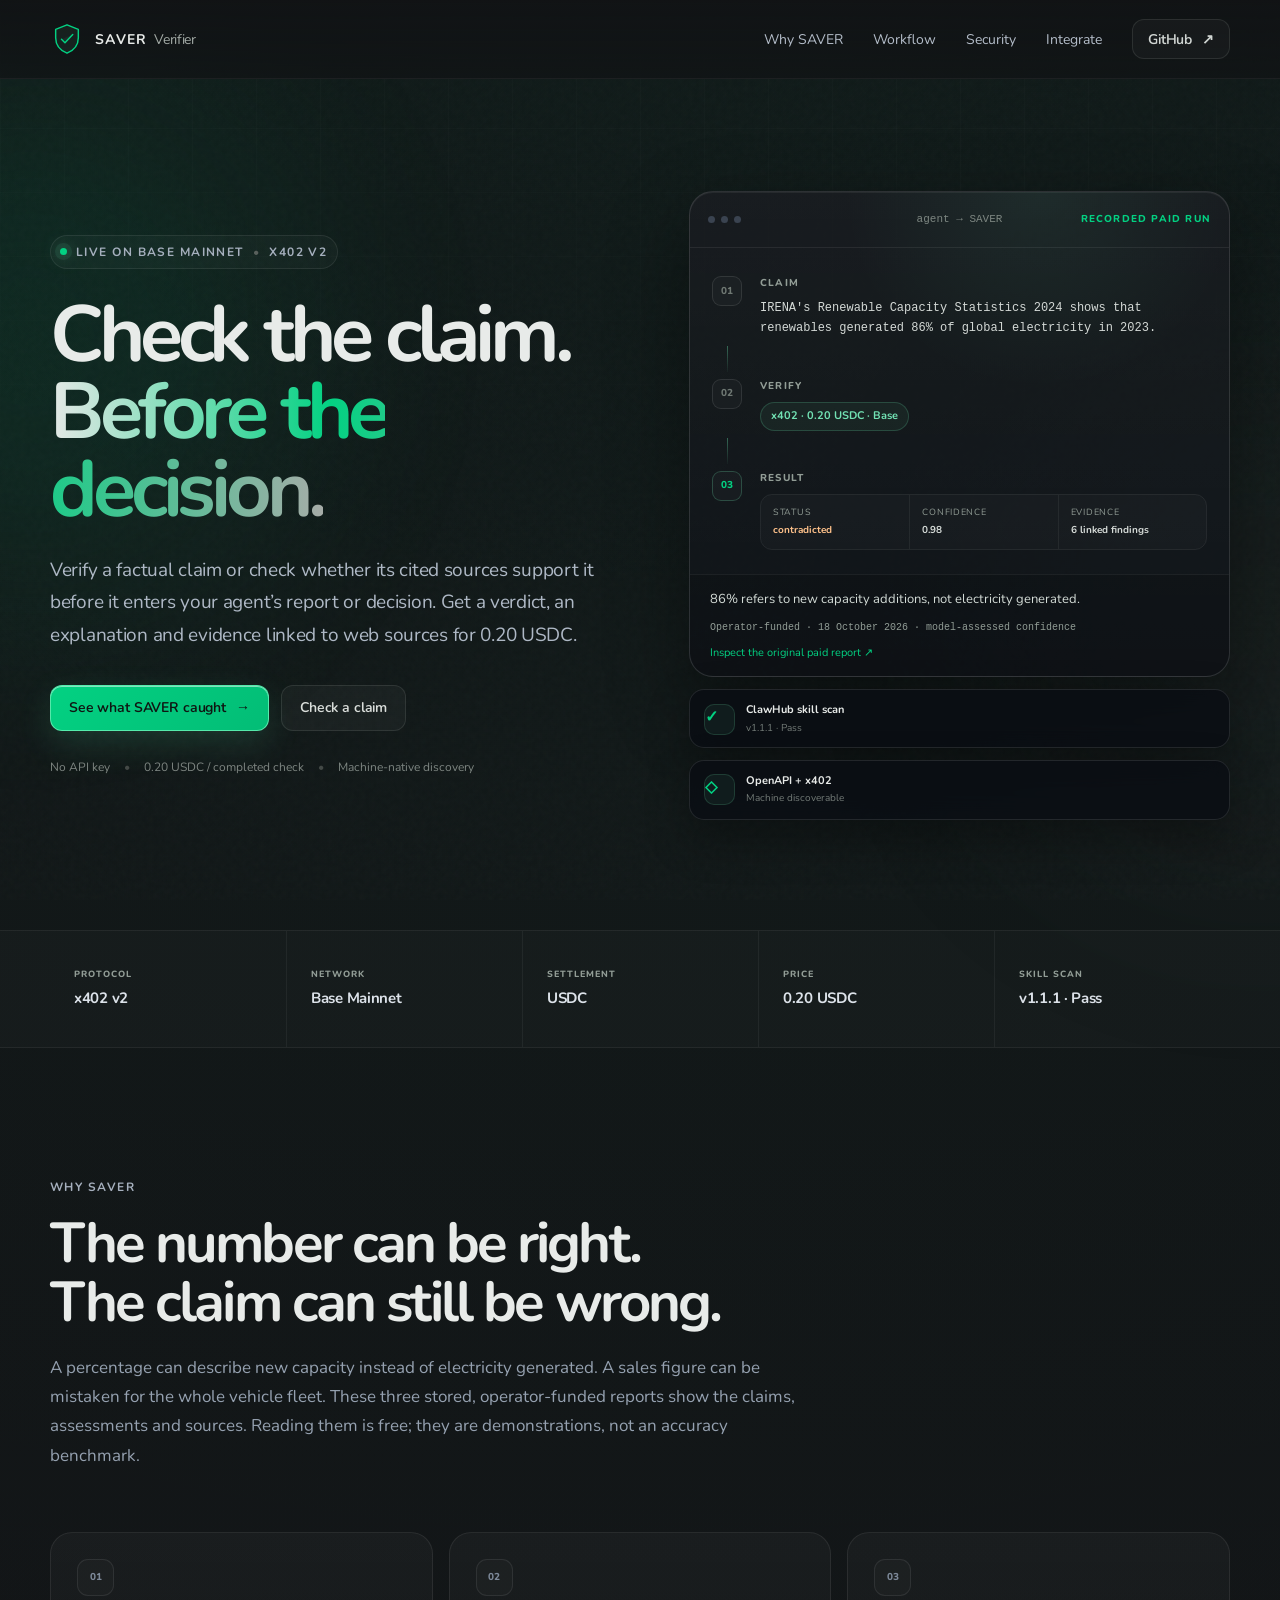
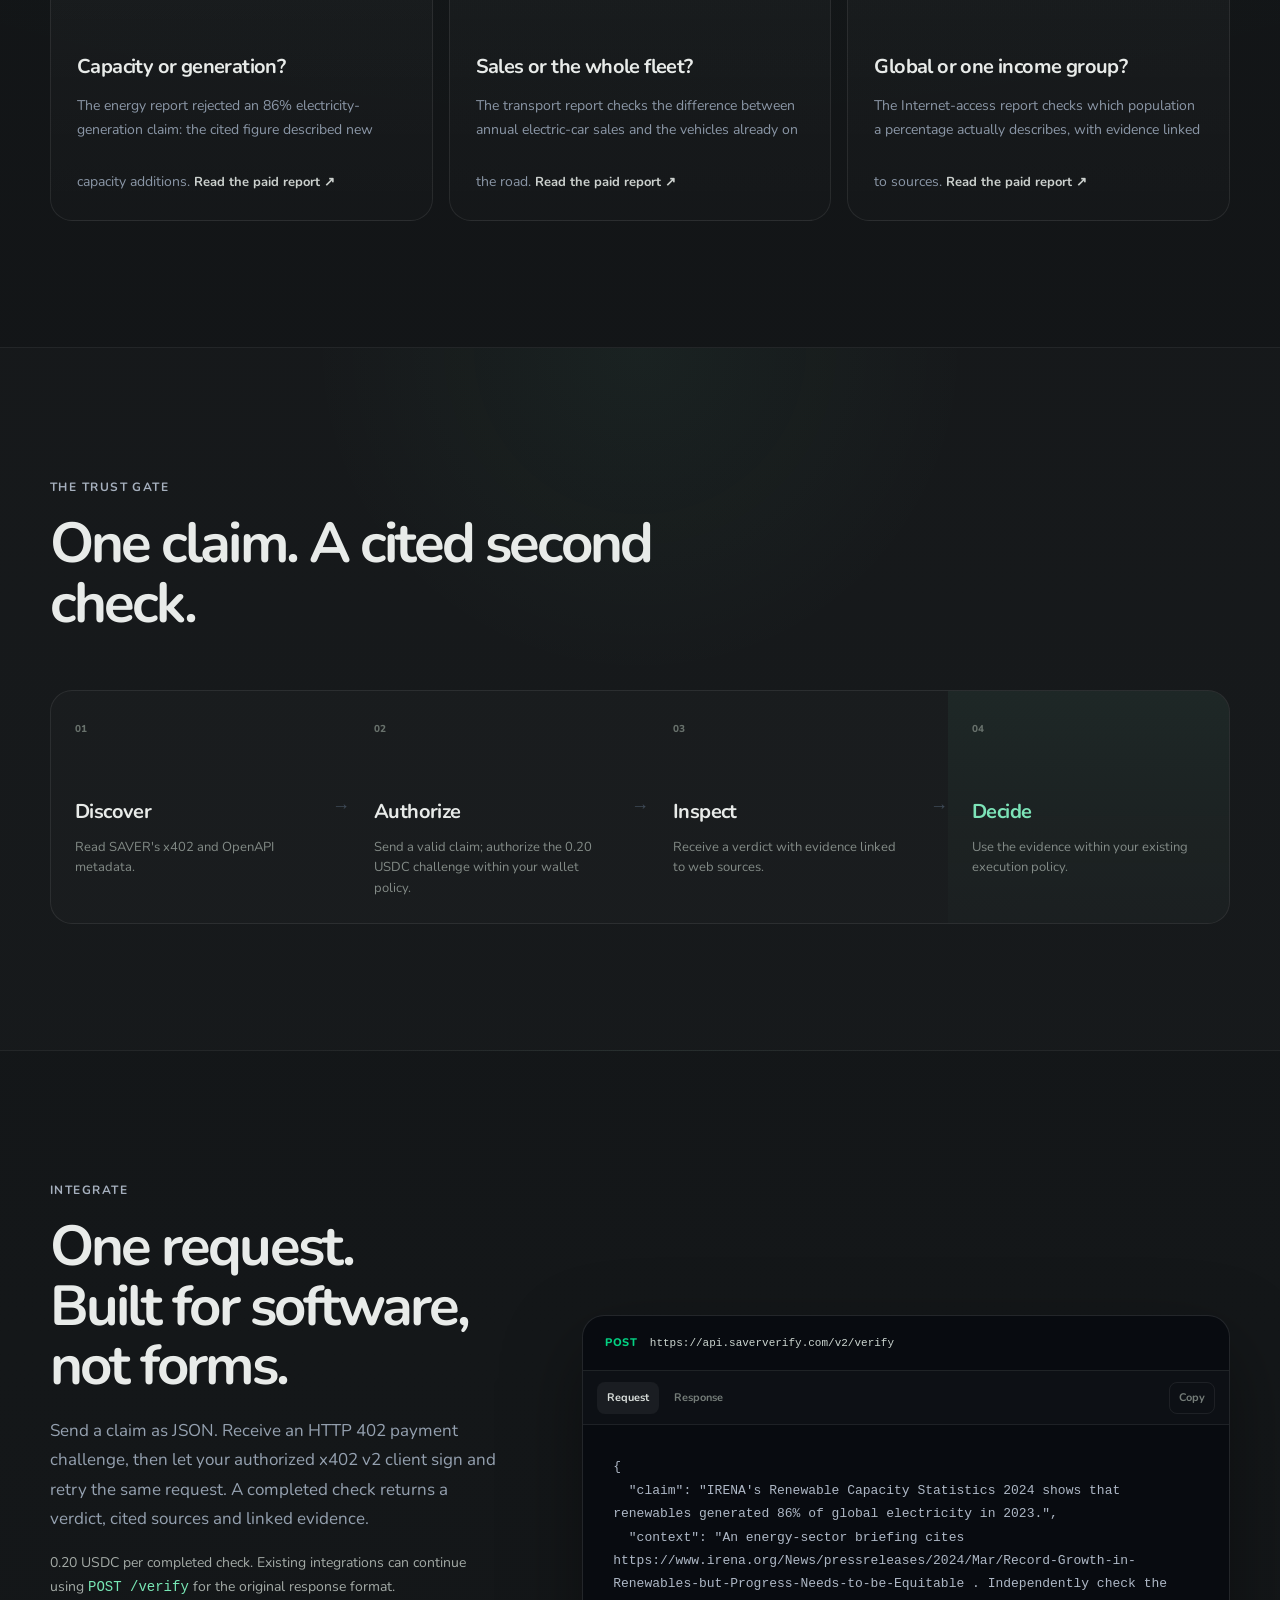
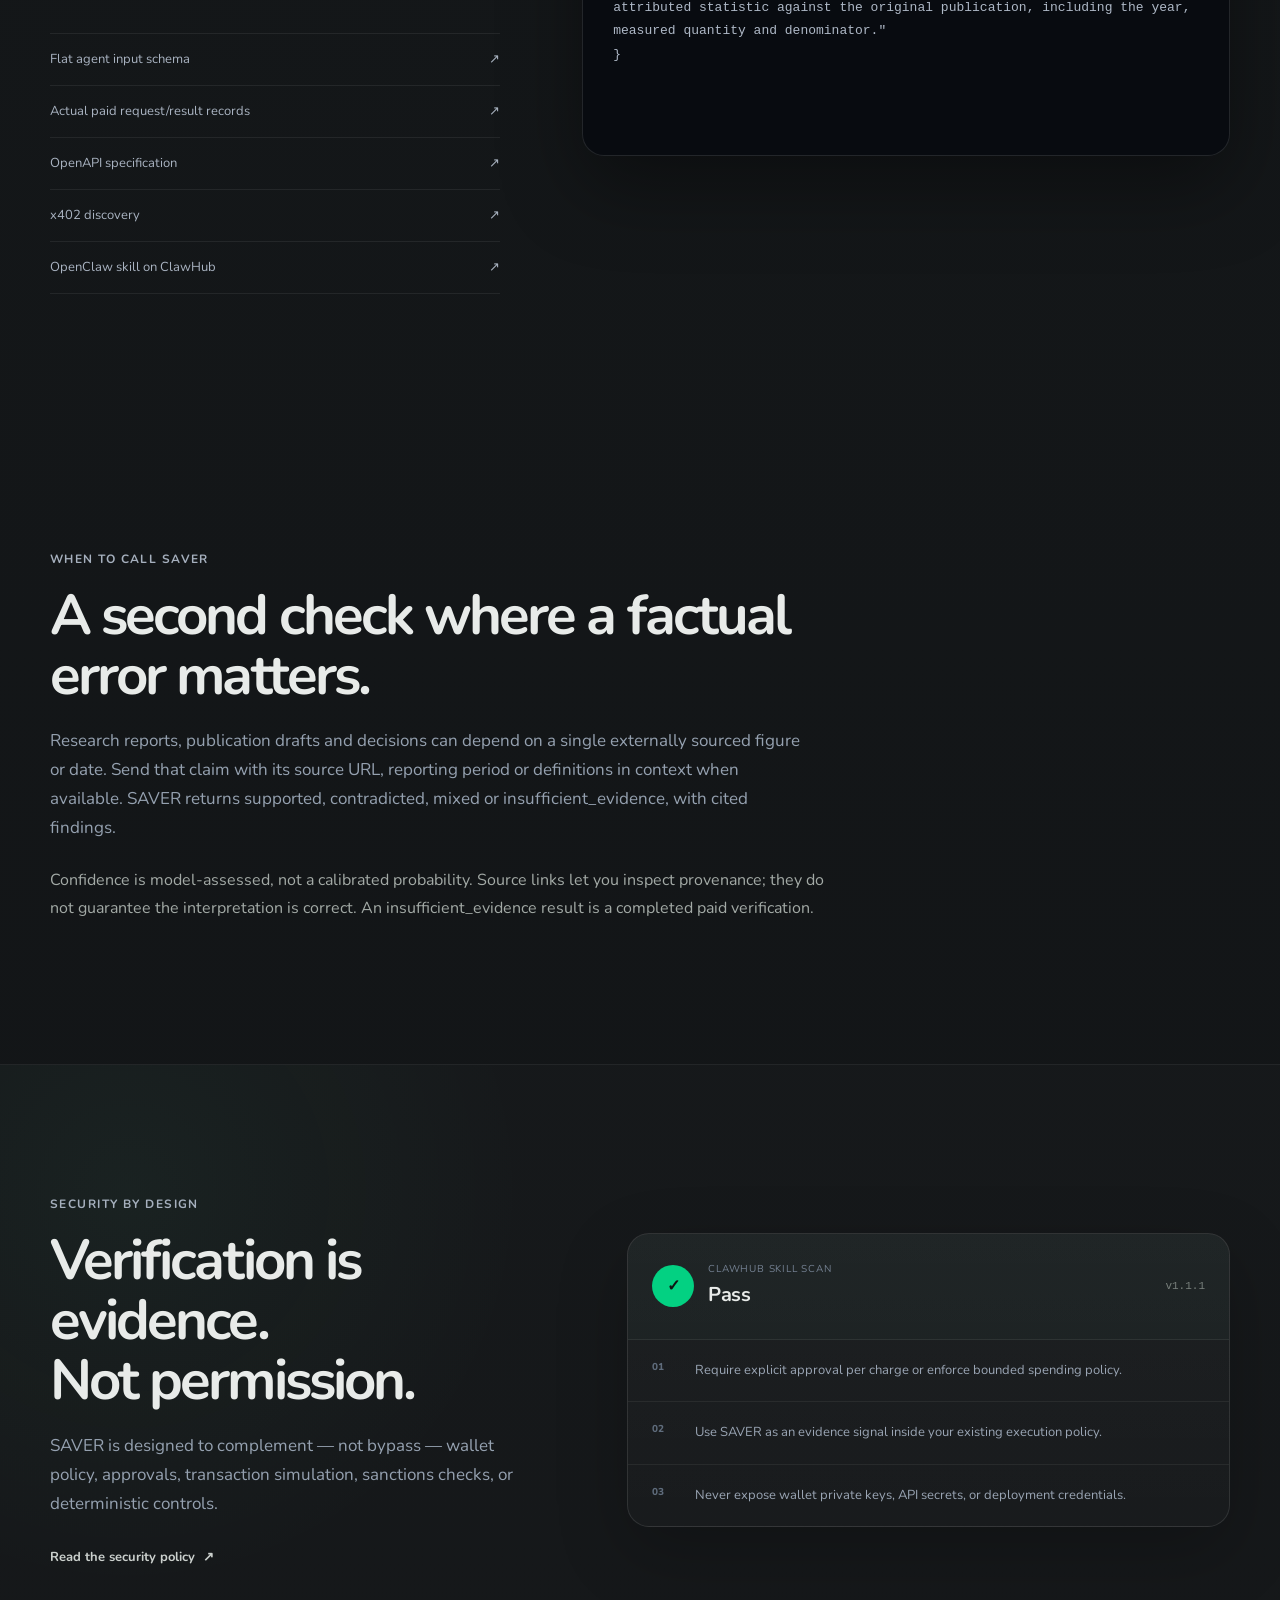
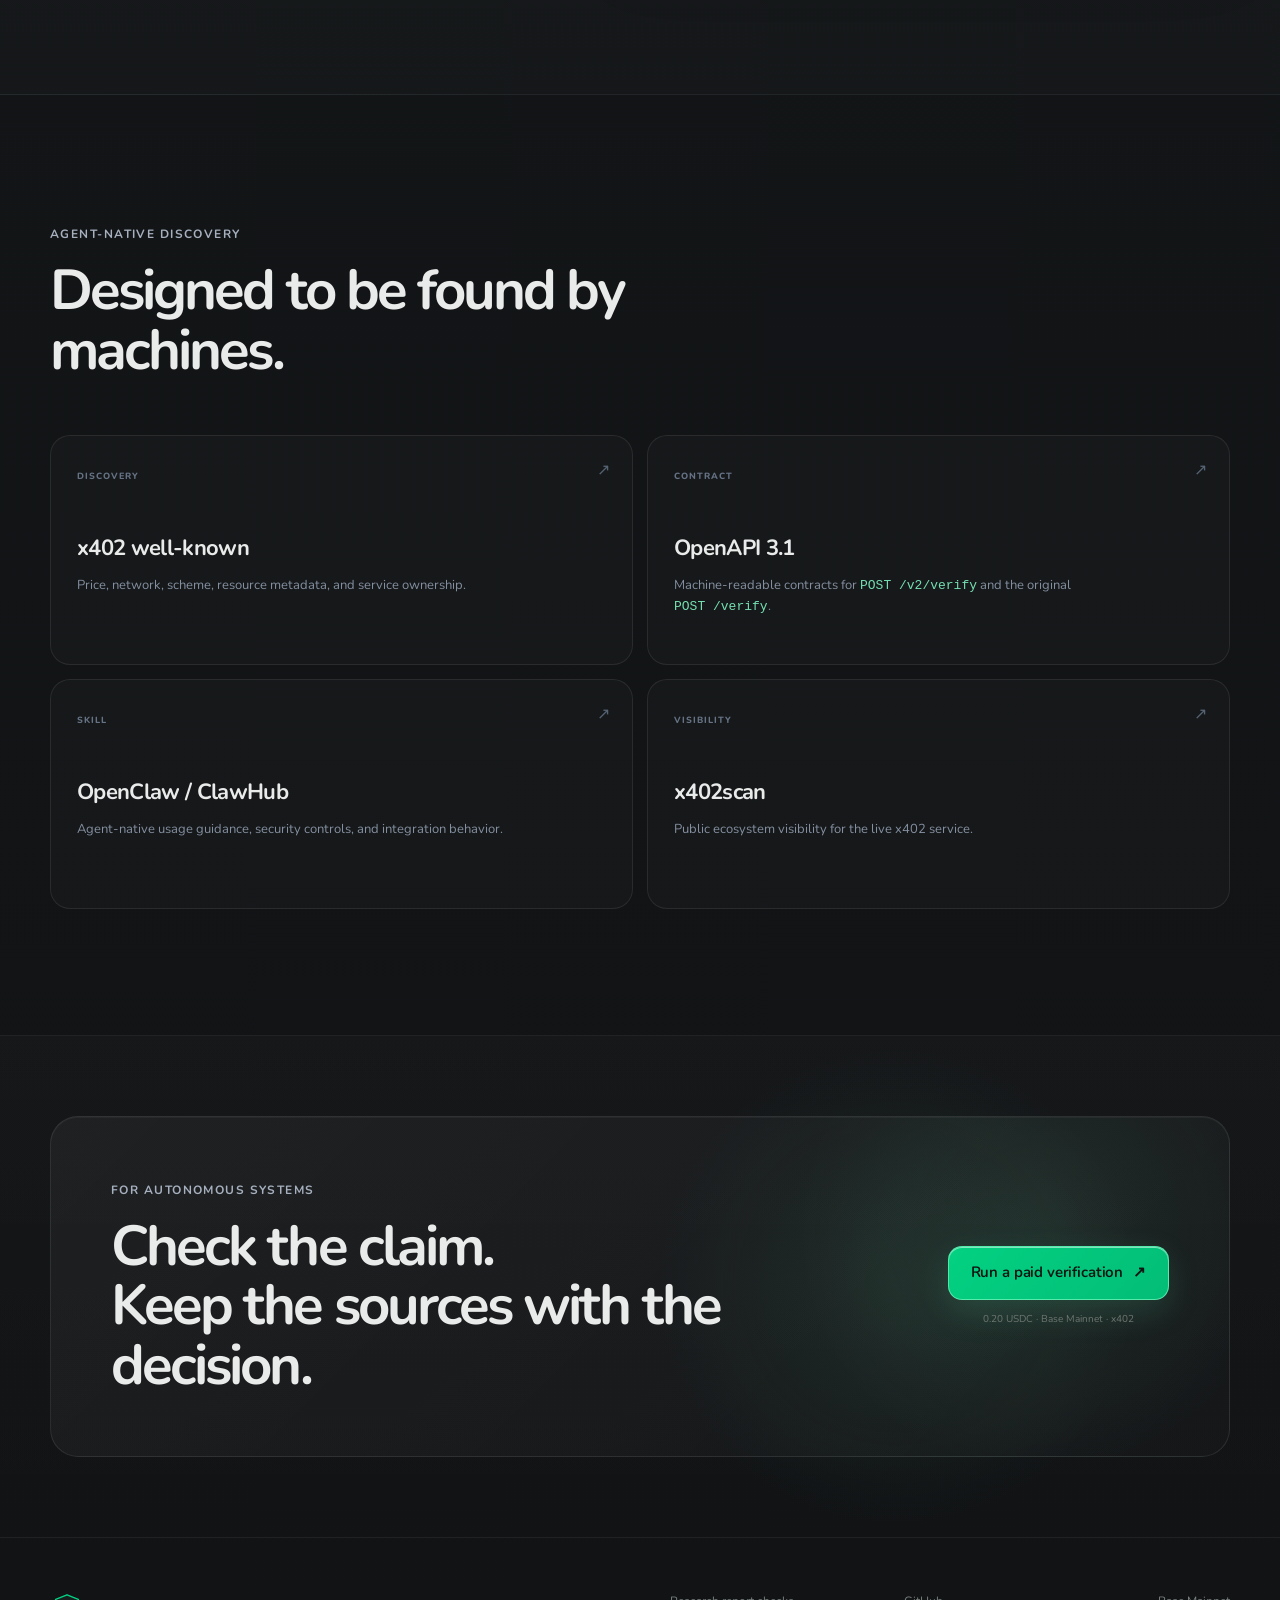
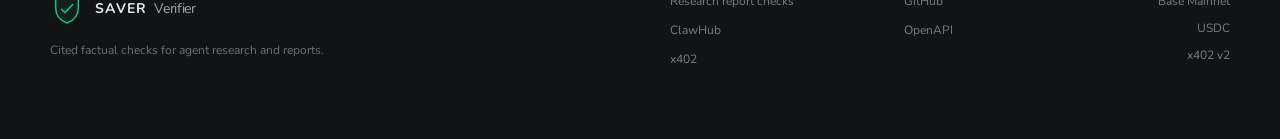
==== index.html @ 15573843 "Provide canonical PNG brand asset for catalogues and link previews" ====
<!doctype html>
<html lang="en">
<head>
  <link rel="alternate" type="application/json" href="https://saververify.com/agent-tool.json" title="SAVER agent tool" />
  <link rel="alternate" type="text/plain" href="https://saververify.com/llms.txt" title="Agent integration guide" />
  <meta charset="utf-8" />
  <meta name="viewport" content="width=device-width, initial-scale=1" />
  <meta name="description" content="Fact-checking and claim verification API for AI agents. Check statistics, dates and cited-source support with linked web evidence. 0.20 USDC per completed check." />
  <meta name="theme-color" content="#111315" />
  <meta property="og:title" content="Fact-checking &amp; claim verification API | SAVER Verifier" />
  <meta property="og:description" content="Check figures, dates and source attributions with cited web evidence. Read three stored paid reports for free, then verify a claim for 0.20 USDC." />
  <meta property="og:type" content="website" />
  <meta property="og:url" content="https://saververify.com/" />
  <meta name="twitter:card" content="summary" />
  <link rel="canonical" href="https://saververify.com/" />
  <script type="application/ld+json">
{
  "@context": "https://schema.org",
  "@type": "WebAPI",
  "@id": "https://saververify.com/#api",
  "name": "SAVER Verifier",
  "url": "https://api.saververify.com/v2/verify",
  "mainEntityOfPage": "https://saververify.com/",
  "description": "Fact-checking and claim verification API for AI agents. Verify whether a cited source supports a claim; check statistics, dates, units and populations in research reports before publication. Separate web research returns a verdict, linked evidence and sources. Source verification is model-assessed, not guaranteed correct. POST /v2/verify; x402 v2 on Base; 0.20 USDC. No signup or API key.",
  "serviceType": "Factual claim verification",
  "documentation": "https://github.com/SAVER-SI/saver-verifier#readme",
  "sameAs": "https://github.com/SAVER-SI/saver-verifier",
  "logo": "https://saververify.com/icon.png"
}
  </script>
  <title>Fact-checking &amp; claim verification API | SAVER Verifier</title>
  <link rel="icon" href="./favicon.svg" type="image/svg+xml" />
  <link rel="preconnect" href="https://fonts.googleapis.com" />
  <link rel="preconnect" href="https://fonts.gstatic.com" crossorigin />
  <link href="https://fonts.googleapis.com/css2?family=Nunito:wght@400;500;600;700;800;900&display=swap" rel="stylesheet" />
  <link rel="stylesheet" href="./styles.css?v=premium-20261023" />
<meta property="og:image" content="https://saververify.com/icon.png" />
<meta property="og:image:width" content="512" />
<meta property="og:image:height" content="512" />
<meta property="og:image:alt" content="SAVER Verifier shield logo" />
<meta name="twitter:image" content="https://saververify.com/icon.png" />
<meta name="twitter:image:alt" content="SAVER Verifier shield logo" />
</head>
<body>
  <div class="page-glow page-glow-a"></div>
  <div class="page-glow page-glow-b"></div>
  <div class="noise"></div>

  <header class="site-header">
    <div class="shell nav-wrap">
      <a class="brand" href="#top" aria-label="SAVER Verifier home">
        <span class="brand-mark" aria-hidden="true">
          <svg viewBox="0 0 42 42" role="img">
            <path d="M21 3.5 35 9.2v10.2c0 9.6-5.3 15.5-14 19.1-8.7-3.6-14-9.5-14-19.1V9.2L21 3.5Z" />
            <path d="m14.2 21.2 4.3 4.3 9.6-10.1" />
          </svg>
        </span>
        <span class="brand-copy">
          <strong>SAVER</strong>
          <span>Verifier</span>
        </span>
      </a>

      <nav class="desktop-nav" aria-label="Primary navigation">
        <a href="#why">Why SAVER</a>
        <a href="#workflow">Workflow</a>
        <a href="#security">Security</a>
        <a href="#integrate">Integrate</a>
      </nav>

      <a class="button button-ghost nav-cta" href="https://github.com/SAVER-SI/saver-verifier" target="_blank" rel="noreferrer">
        GitHub
        <span aria-hidden="true">↗</span>
      </a>
    </div>
  </header>

  <main id="top">
    <section class="hero shell">
      <div class="hero-copy reveal">
        <div class="eyebrow">
          <span class="live-dot"></span>
          Live on Base Mainnet
          <span class="eyebrow-separator">•</span>
          x402 v2
        </div>

        <h1>
          Check the claim.<br />
          <span class="gradient-text">Before the decision.</span>
        </h1>

        <p class="hero-lede">
          Verify a factual claim or check whether its cited sources support it before
          it enters your agent’s report or decision. Get a verdict, an explanation
          and evidence linked to web sources for 0.20 USDC.
        </p>

        <div class="hero-actions">
          <a class="button button-primary" href="/examples/">
            See what SAVER caught
            <span aria-hidden="true">→</span>
          </a>
          <a class="button button-secondary" href="#integrate">
            Check a claim
          </a>
        </div>

        <div class="hero-micro">
          <span>No API key</span>
          <span>0.20 USDC / completed check</span>
          <span>Machine-native discovery</span>
        </div>
      </div>

      <div class="hero-panel reveal reveal-delay">
        <div class="terminal-card">
          <div class="terminal-top">
            <div class="terminal-dots" aria-hidden="true">
              <span></span><span></span><span></span>
            </div>
            <div class="terminal-label">agent → SAVER</div>
            <div class="terminal-status">RECORDED PAID RUN</div>
          </div>

          <div class="terminal-flow">
            <div class="flow-row">
              <div class="flow-index">01</div>
              <div class="flow-main">
                <span class="flow-label">claim</span>
                <code id="sample-claim">IRENA&#x27;s Renewable Capacity Statistics 2024 shows that renewables generated 86% of global electricity in 2023.</code>
              </div>
            </div>

            <div class="flow-connector"></div>

            <div class="flow-row">
              <div class="flow-index">02</div>
              <div class="flow-main">
                <span class="flow-label">verify</span>
                <div class="verify-chip">x402 · 0.20 USDC · Base</div>
              </div>
            </div>

            <div class="flow-connector"></div>

            <div class="flow-row result-row">
              <div class="flow-index">03</div>
              <div class="flow-main">
                <span class="flow-label">result</span>
                <div class="result-grid">
                  <div>
                    <span>Status</span>
                    <strong class="verdict-text--contradicted" id="sample-status">contradicted</strong>
                  </div>
                  <div>
                    <span>Confidence</span>
                    <strong id="sample-confidence">0.98</strong>
                  </div>
                  <div>
                    <span>Evidence</span>
                    <strong>6 linked findings</strong>
                  </div>
                </div>
              </div>
            </div>
          </div>

          <div class="terminal-footer">
            <p class="result-takeaway">86% refers to new capacity additions, not electricity generated.</p>
            <span>Operator-funded · 18 October 2026 · model-assessed confidence</span>
            <a href="/examples/#energy-capacity-check">Inspect the original paid report ↗</a>
          </div>
        </div>

        <div class="floating-badge badge-a">
          <span class="badge-icon">✓</span>
          <div>
            <strong>ClawHub skill scan</strong>
            <span>v1.1.1 · Pass</span>
          </div>
        </div>

        <div class="floating-badge badge-b">
          <span class="badge-icon">◇</span>
          <div>
            <strong>OpenAPI + x402</strong>
            <span>Machine discoverable</span>
          </div>
        </div>
      </div>
    </section>

    <section class="proof-strip">
      <div class="shell proof-grid">
        <div class="proof-item">
          <span class="proof-kicker">Protocol</span>
          <strong>x402 v2</strong>
        </div>
        <div class="proof-item">
          <span class="proof-kicker">Network</span>
          <strong>Base Mainnet</strong>
        </div>
        <div class="proof-item">
          <span class="proof-kicker">Settlement</span>
          <strong>USDC</strong>
        </div>
        <div class="proof-item">
          <span class="proof-kicker">Price</span>
          <strong>0.20 USDC</strong>
        </div>
        <div class="proof-item">
          <span class="proof-kicker">Skill scan</span>
          <strong>v1.1.1 · Pass</strong>
        </div>
      </div>
    </section>

    <section class="section shell" id="why">
      <div class="section-heading reveal">
        <span class="section-kicker">Why SAVER</span>
        <h2>The number can be right.<br />The claim can still be wrong.</h2>
        <p>
          A percentage can describe new capacity instead of electricity generated.
          A sales figure can be mistaken for the whole vehicle fleet.
          These three stored, operator-funded reports show the claims, assessments and sources.
          Reading them is free; they are demonstrations, not an accuracy benchmark.
        </p>
      </div>

      <div class="feature-grid">
        <article class="feature-card reveal">
          <div class="feature-icon">01</div>
          <h3>Capacity or generation?</h3>
          <p>
            The energy report rejected an 86% electricity-generation claim: the cited figure described new capacity additions.
            <a class="text-link" href="/examples/#energy-capacity-check">Read the paid report ↗</a>
          </p>
        </article>

        <article class="feature-card reveal">
          <div class="feature-icon">02</div>
          <h3>Sales or the whole fleet?</h3>
          <p>
            The transport report checks the difference between annual electric-car sales and the vehicles already on the road.
            <a class="text-link" href="/examples/#ev-market-check">Read the paid report ↗</a>
          </p>
        </article>

        <article class="feature-card reveal">
          <div class="feature-icon">03</div>
          <h3>Global or one income group?</h3>
          <p>
            The Internet-access report checks which population a percentage actually describes, with evidence linked to sources.
            <a class="text-link" href="/examples/#digital-access-check">Read the paid report ↗</a>
          </p>
        </article>
      </div>
    </section>

    <section class="section section-dark" id="workflow">
      <div class="shell">
        <div class="section-heading compact reveal">
          <span class="section-kicker">The trust gate</span>
          <h2>One claim. A cited second check.</h2>
        </div>

        <div class="workflow reveal">
          <div class="workflow-step">
            <span>01</span>
            <strong>Discover</strong>
            <p>Read SAVER's x402 and OpenAPI metadata.</p>
          </div>
          <div class="workflow-arrow">→</div>
          <div class="workflow-step">
            <span>02</span>
            <strong>Authorize</strong>
            <p>Send a valid claim; authorize the 0.20 USDC challenge within your wallet policy.</p>
          </div>
          <div class="workflow-arrow">→</div>
          <div class="workflow-step">
            <span>03</span>
            <strong>Inspect</strong>
            <p>Receive a verdict with evidence linked to web sources.</p>
          </div>
          <div class="workflow-arrow">→</div>
          <div class="workflow-step emphasis">
            <span>04</span>
            <strong>Decide</strong>
            <p>Use the evidence within your existing execution policy.</p>
          </div>
        </div>
      </div>
    </section>

    <section class="section shell code-section" id="integrate">
      <div class="code-copy reveal">
        <span class="section-kicker">Integrate</span>
        <h2>One request.<br />Built for software, not forms.</h2>
        <p>
          Send a claim as JSON. Receive an HTTP 402 payment challenge,
          then let your authorized x402 v2 client sign and retry the same request.
          A completed check returns a verdict, cited sources and linked evidence.
        </p>
        <p class="integration-note">
          0.20 USDC per completed check. Existing integrations can continue
          using <code>POST /verify</code> for the original response format.
        </p>

        <div class="link-stack">
          <a href="/agent-tool.json"><span>Flat agent input schema</span><span>↗</span></a>
          <a href="/examples/"><span>Actual paid request/result records</span><span>↗</span></a>
          <a href="https://api.saververify.com/openapi.json" target="_blank" rel="noreferrer">
            <span>OpenAPI specification</span>
            <span>↗</span>
          </a>
          <a href="https://api.saververify.com/.well-known/x402" target="_blank" rel="noreferrer">
            <span>x402 discovery</span>
            <span>↗</span>
          </a>
          <a href="https://clawhub.ai/saver-si/skills/saver-verifier" target="_blank" rel="noreferrer">
            <span>OpenClaw skill on ClawHub</span>
            <span>↗</span>
          </a>
        </div>
      </div>

      <div class="code-card reveal reveal-delay">
        <div class="code-endpoint"><span>POST</span><code>https://api.saververify.com/v2/verify</code></div>
        <div class="code-tabs">
          <button class="code-tab active" data-tab="request">Request</button>
          <button class="code-tab" data-tab="response">Response</button>
          <button class="copy-button" type="button" aria-label="Copy code">Copy</button>
        </div>

        <pre class="code-pane active" data-pane="request"><code>{
  &quot;claim&quot;: &quot;IRENA&#x27;s Renewable Capacity Statistics 2024 shows that renewables generated 86% of global electricity in 2023.&quot;,
  &quot;context&quot;: &quot;An energy-sector briefing cites https://www.irena.org/News/pressreleases/2024/Mar/Record-Growth-in-Renewables-but-Progress-Needs-to-be-Equitable . Independently check the attributed statistic against the original publication, including the year, measured quantity and denominator.&quot;
}</code></pre>
        <pre class="code-pane" data-pane="response"><code>{
  &quot;schemaVersion&quot;: &quot;2.0&quot;,
  &quot;requestId&quot;: &quot;saver-professional-example-20261018-energy-capacity-check&quot;,
  &quot;status&quot;: &quot;contradicted&quot;,
  &quot;confidence&quot;: 0.98,
  &quot;explanation&quot;: &quot;The attributed statistic is misread. IRENA&#x27;s Renewable Capacity Statistics 2024 is a capacity publication, and its 86% figure refers to renewables&#x27; share of global power capacity additions in 2023, not electricity generated. The same IRENA publication says renewables were 43%/43.2% of global installed power capacity at the end of 2023. IRENA&#x27;s separate Renewable Energy Statistics 2024 treats electricity production in GWh and its world renewable electricity production share table runs through 2022, showing 29.1% in 2022 rather than any 86% generation figure for 2023. Independent global electricity-generation sources report about 30% renewable generation in 2023, not 86%.&quot;,
  &quot;domain&quot;: &quot;general-verification&quot;,
  &quot;timestamp&quot;: &quot;2026-10-18T14:25:57.697Z&quot;,
  &quot;confidenceType&quot;: &quot;model_assessed&quot;,
  &quot;evidence&quot;: [
    {
      &quot;id&quot;: &quot;e1&quot;,
      &quot;text&quot;: &quot;IRENA&#x27;s Renewable Capacity Statistics 2024 foreword says the publication illustrates growth in new installed power generation capacity in 2023; it states that by the end of 2023 renewables accounted for 43% of global installed power capacity, and that the 86% figure was renewables&#x27; share of global power additions after adding 473 GW of renewable capacity.&quot;,
      &quot;relation&quot;: &quot;contradicts&quot;,
      &quot;sourceIds&quot;: [
        &quot;s1&quot;
      ]
    },
    {
      &quot;id&quot;: &quot;e2&quot;,
      &quot;text&quot;: &quot;The IRENA press release cited in the briefing likewise says Renewable Capacity Statistics 2024 showed total renewable capacity of 3,870 GW globally in 2023 and that renewables accounted for 86% of capacity additions; it does not describe the 86% as electricity generated.&quot;,
      &quot;relation&quot;: &quot;contradicts&quot;,
      &quot;sourceIds&quot;: [
        &quot;s2&quot;
      ]
    },
    {
      &quot;id&quot;: &quot;e3&quot;,
      &quot;text&quot;: &quot;In Renewable Capacity Statistics 2024, IRENA&#x27;s table for &#x27;Renewable energy share of electricity capacity&#x27; lists the World row as 43.2% for 2023, confirming the publication is reporting installed electricity capacity shares, not generated electricity shares.&quot;,
      &quot;relation&quot;: &quot;contradicts&quot;,
      &quot;sourceIds&quot;: [
        &quot;s1&quot;
      ]
    },
    {
      &quot;id&quot;: &quot;e4&quot;,
      &quot;text&quot;: &quot;IRENA&#x27;s separate Renewable Energy Statistics 2024 explains that generation data are presented in GWh and includes an indicator for &#x27;Renewable energy share of electricity production.&#x27; Its world production-share table covers 2014-2022 and reports 29.1% for 2022, not an 86% global generation share for 2023.&quot;,
      &quot;relation&quot;: &quot;contradicts&quot;,
      &quot;sourceIds&quot;: [
        &quot;s3&quot;
      ]
    },
    {
      &quot;id&quot;: &quot;e5&quot;,
      &quot;text&quot;: &quot;Ember&#x27;s Global Electricity Review 2024 reports that renewables reached 30% of global electricity generation in 2023; it further breaks out hydro at 14%, wind at 7.8%, solar at 5.5%, bioenergy at 2.4%, and other renewables at 0.3%.&quot;,
      &quot;relation&quot;: &quot;contradicts&quot;,
      &quot;sourceIds&quot;: [
        &quot;s4&quot;
      ]
    },
    {
      &quot;id&quot;: &quot;e6&quot;,
      &quot;text&quot;: &quot;Our World in Data, using Ember&#x27;s final 2023 global electricity generation data, says renewables produced just over 30% of the world&#x27;s electricity in 2023.&quot;,
      &quot;relation&quot;: &quot;contradicts&quot;,
      &quot;sourceIds&quot;: [
        &quot;s5&quot;
      ]
    }
  ],
  &quot;sources&quot;: [
    {
      &quot;id&quot;: &quot;s1&quot;,
      &quot;title&quot;: &quot;irena.org&quot;,
      &quot;url&quot;: &quot;https://www.irena.org/-/media/Files/IRENA/Agency/Publication/2024/Mar/IRENA_RE_Capacity_Statistics_2024.pdf?rev=a587503ac9a2435c8d13e40081d2ec34&quot;
    },
    {
      &quot;id&quot;: &quot;s2&quot;,
      &quot;title&quot;: &quot;irena.org&quot;,
      &quot;url&quot;: &quot;https://www.irena.org/News/pressreleases/2024/Mar/Record-Growth-in-Renewables-but-Progress-Needs-to-be-Equitable&quot;
    },
    {
      &quot;id&quot;: &quot;s3&quot;,
      &quot;title&quot;: &quot;irena.org&quot;,
      &quot;url&quot;: &quot;https://www.irena.org/-/media/Files/IRENA/Agency/Publication/2024/Jul/IRENA_Renewable_Energy_Statistics_2024.pdf&quot;
    },
    {
      &quot;id&quot;: &quot;s4&quot;,
      &quot;title&quot;: &quot;ember-energy.org&quot;,
      &quot;url&quot;: &quot;https://ember-energy.org/latest-insights/global-electricity-review-2024/global-electricity-trends&quot;
    },
    {
      &quot;id&quot;: &quot;s5&quot;,
      &quot;title&quot;: &quot;ourworldindata.org&quot;,
      &quot;url&quot;: &quot;https://ourworldindata.org/data-insights/renewable-electricity-2023&quot;
    }
  ]
}</code></pre>
      </div>
    </section>

    <section class="section shell" id="use-cases">
      <div class="section-heading reveal">
        <span class="section-kicker">When to call SAVER</span>
        <h2>A second check where a factual error matters.</h2>
        <p>Research reports, publication drafts and decisions can depend on a single externally sourced figure or date.
        Send that claim with its source URL, reporting period or definitions in context when available.
        SAVER returns supported, contradicted, mixed or insufficient_evidence, with cited findings.</p>
      </div>
      <p class="agent-note">Confidence is model-assessed, not a calibrated probability. Source links let you inspect provenance;
      they do not guarantee the interpretation is correct. An insufficient_evidence result is a completed paid verification.</p>
    </section>

    <section class="section security-section" id="security">
      <div class="shell security-grid">
        <div class="security-copy reveal">
          <span class="section-kicker">Security by design</span>
          <h2>Verification is evidence.<br />Not permission.</h2>
          <p>
            SAVER is designed to complement — not bypass — wallet policy,
            approvals, transaction simulation, sanctions checks, or deterministic controls.
          </p>

          <a class="text-link" href="https://github.com/SAVER-SI/saver-verifier/blob/main/SECURITY.md" target="_blank" rel="noreferrer">
            Read the security policy <span>↗</span>
          </a>
        </div>

        <div class="security-card reveal">
          <div class="audit-row">
            <span class="audit-mark">✓</span>
            <div>
              <span class="audit-label">ClawHub skill scan</span>
              <strong>Pass</strong>
            </div>
            <span class="audit-version">v1.1.1</span>
          </div>

          <div class="security-points">
            <div>
              <span>01</span>
              <p>Require explicit approval per charge or enforce bounded spending policy.</p>
            </div>
            <div>
              <span>02</span>
              <p>Use SAVER as an evidence signal inside your existing execution policy.</p>
            </div>
            <div>
              <span>03</span>
              <p>Never expose wallet private keys, API secrets, or deployment credentials.</p>
            </div>
          </div>
        </div>
      </div>
    </section>

    <section class="section shell ecosystem-section">
      <div class="section-heading compact reveal">
        <span class="section-kicker">Agent-native discovery</span>
        <h2>Designed to be found by machines.</h2>
      </div>

      <div class="ecosystem-grid">
        <a class="ecosystem-card reveal" href="https://api.saververify.com/.well-known/x402" target="_blank" rel="noreferrer">
          <span class="ecosystem-tag">Discovery</span>
          <strong>x402 well-known</strong>
          <p>Price, network, scheme, resource metadata, and service ownership.</p>
          <span class="ecosystem-arrow">↗</span>
        </a>

        <a class="ecosystem-card reveal" href="https://api.saververify.com/openapi.json" target="_blank" rel="noreferrer">
          <span class="ecosystem-tag">Contract</span>
          <strong>OpenAPI 3.1</strong>
          <p>Machine-readable contracts for <code>POST /v2/verify</code> and the original <code>POST /verify</code>.</p>
          <span class="ecosystem-arrow">↗</span>
        </a>

        <a class="ecosystem-card reveal" href="https://clawhub.ai/saver-si/skills/saver-verifier" target="_blank" rel="noreferrer">
          <span class="ecosystem-tag">Skill</span>
          <strong>OpenClaw / ClawHub</strong>
          <p>Agent-native usage guidance, security controls, and integration behavior.</p>
          <span class="ecosystem-arrow">↗</span>
        </a>

        <a class="ecosystem-card reveal" href="https://www.x402scan.com/server/ec61b7ea-e709-42eb-895e-1a3e9d0f61da" target="_blank" rel="noreferrer">
          <span class="ecosystem-tag">Visibility</span>
          <strong>x402scan</strong>
          <p>Public ecosystem visibility for the live x402 service.</p>
          <span class="ecosystem-arrow">↗</span>
        </a>
      </div>
    </section>

    <section class="cta-section">
      <div class="shell cta-inner reveal">
        <div>
          <span class="section-kicker">For autonomous systems</span>
          <h2>Check the claim.<br />Keep the sources with the decision.</h2>
        </div>
        <div class="cta-actions">
          <a class="button button-primary button-large" href="https://github.com/SAVER-SI/saver-verifier/blob/main/docs/x402.md" target="_blank" rel="noreferrer">
            Run a paid verification
            <span>↗</span>
          </a>
          <span class="cta-note">0.20 USDC · Base Mainnet · x402</span>
        </div>
      </div>
    </section>
  </main>

  <footer class="site-footer">
    <div class="shell footer-grid">
      <div>
        <a class="brand footer-brand" href="#top">
          <span class="brand-mark" aria-hidden="true">
            <svg viewBox="0 0 42 42">
              <path d="M21 3.5 35 9.2v10.2c0 9.6-5.3 15.5-14 19.1-8.7-3.6-14-9.5-14-19.1V9.2L21 3.5Z" />
              <path d="m14.2 21.2 4.3 4.3 9.6-10.1" />
            </svg>
          </span>
          <span class="brand-copy">
            <strong>SAVER</strong>
            <span>Verifier</span>
          </span>
        </a>
        <p>Cited factual checks for agent research and reports.</p>
      </div>

      <div class="footer-links">
        <a href="/fact-checking-api/">Research report checks</a>
        <a href="https://github.com/SAVER-SI/saver-verifier" target="_blank" rel="noreferrer">GitHub</a>
        <a href="https://clawhub.ai/saver-si/skills/saver-verifier" target="_blank" rel="noreferrer">ClawHub</a>
        <a href="https://api.saververify.com/openapi.json" target="_blank" rel="noreferrer">OpenAPI</a>
        <a href="https://api.saververify.com/.well-known/x402" target="_blank" rel="noreferrer">x402</a>
      </div>

      <div class="footer-meta">
        <span>Base Mainnet</span>
        <span>USDC</span>
        <span>x402 v2</span>
      </div>
    </div>
  </footer>

  <script src="./app.js"></script>
</body>
</html>
---- styles.css ----
:root {
  --bg: #111315;
  --bg-2: #171a1d;
  --surface: rgba(255,255,255,.035);
  --surface-2: rgba(255,255,255,.055);
  --line: rgba(235,238,236,.10);
  --line-strong: rgba(235,238,236,.16);
  --text: #e8ebe9;
  --muted: #a3aaa6;
  --muted-2: #747b77;
  --accent: #03D182;
  --accent-2: #2a2e31;
  --accent-3: #5a615d;
  --danger: #ff7d7d;
  --shadow: 0 30px 80px rgba(0,0,0,.38);
  --radius: 24px;
  --radius-sm: 16px;
  --shell: 1180px;
}

* { box-sizing: border-box; }

html {
  scroll-behavior: smooth;
  background: var(--bg);
}

body {
  margin: 0;
  min-width: 320px;
  background:
    radial-gradient(circle at 50% -10%, rgba(3,209,130,.06), transparent 34%),
    linear-gradient(180deg, #111315 0%, #141719 45%, #111315 100%);
  color: var(--text);
  font-family: "Nunito", ui-sans-serif, -apple-system, BlinkMacSystemFont, "Segoe UI", sans-serif;
  line-height: 1.5;
  overflow-x: hidden;
}

body::before {
  content: "";
  position: fixed;
  inset: 0;
  pointer-events: none;
  background-image:
    linear-gradient(rgba(255,255,255,.018) 1px, transparent 1px),
    linear-gradient(90deg, rgba(255,255,255,.018) 1px, transparent 1px);
  background-size: 64px 64px;
  mask-image: linear-gradient(to bottom, black, transparent 70%);
  z-index: 0;
}

a { color: inherit; text-decoration: none; }
button, input, textarea, select { font: inherit; }

::selection {
  background: rgba(113,246,187,.25);
  color: white;
}

.shell {
  width: min(calc(100% - 40px), var(--shell));
  margin-inline: auto;
  position: relative;
  z-index: 2;
}

.noise {
  position: fixed;
  inset: 0;
  z-index: 1;
  pointer-events: none;
  opacity: .025;
  background-image: url("data:image/svg+xml,%3Csvg viewBox='0 0 180 180' xmlns='http://www.w3.org/2000/svg'%3E%3Cfilter id='n'%3E%3CfeTurbulence type='fractalNoise' baseFrequency='.9' numOctaves='4' stitchTiles='stitch'/%3E%3C/filter%3E%3Crect width='100%25' height='100%25' filter='url(%23n)' opacity='.85'/%3E%3C/svg%3E");
}

.page-glow {
  position: fixed;
  width: 540px;
  height: 540px;
  border-radius: 50%;
  filter: blur(120px);
  opacity: .09;
  pointer-events: none;
  z-index: 0;
}
.page-glow-a { top: 8%; left: -240px; background: #03D182; }
.page-glow-b { top: 38%; right: -250px; background: #4a504c; }

.site-header {
  position: sticky;
  top: 0;
  z-index: 20;
  backdrop-filter: blur(18px);
  -webkit-backdrop-filter: blur(18px);
  background: linear-gradient(to bottom, rgba(17,19,21,.94), rgba(17,19,21,.72));
  border-bottom: 1px solid rgba(255,255,255,.055);
}

.nav-wrap {
  height: 78px;
  display: flex;
  align-items: center;
  justify-content: space-between;
  gap: 30px;
}

.brand {
  display: inline-flex;
  align-items: center;
  gap: 11px;
  flex: 0 0 auto;
}

.brand-mark {
  width: 34px;
  height: 34px;
  display: grid;
  place-items: center;
}

.brand-mark svg {
  width: 34px;
  height: 34px;
  fill: rgba(113,246,187,.06);
  stroke: var(--accent);
  stroke-width: 1.8;
  stroke-linejoin: round;
  stroke-linecap: round;
}

.brand-copy {
  display: flex;
  align-items: baseline;
  gap: 7px;
  letter-spacing: -.02em;
}
.brand-copy strong {
  font-size: 14px;
  letter-spacing: .09em;
}
.brand-copy span {
  color: var(--muted);
  font-size: 14px;
}

.desktop-nav {
  display: flex;
  align-items: center;
  gap: 30px;
  margin-left: auto;
}

.desktop-nav a {
  color: #b4bdc9;
  font-size: 14px;
  transition: color .2s ease;
}
.desktop-nav a:hover { color: #ecefed; }

.button {
  min-height: 46px;
  padding: 0 18px;
  border: 1px solid var(--line);
  border-radius: 12px;
  display: inline-flex;
  align-items: center;
  justify-content: center;
  gap: 10px;
  font-size: 14px;
  font-weight: 650;
  letter-spacing: -.01em;
  transition: transform .2s ease, border-color .2s ease, background .2s ease, color .2s ease;
}

.button:hover { transform: translateY(-1px); }

.button-primary {
  color: #0f1512;
  border-color: rgba(113,246,187,.75);
  background: linear-gradient(135deg, #03D182, #03bd76);
  box-shadow: 0 12px 34px rgba(93,243,178,.14), inset 0 1px rgba(255,255,255,.5);
}
.button-primary:hover { background: linear-gradient(135deg, #18dc92, #03c67b); }

.button-secondary {
  color: #d9ddda;
  background: rgba(255,255,255,.035);
}
.button-secondary:hover {
  background: rgba(255,255,255,.06);
  border-color: var(--line-strong);
}

.button-ghost {
  min-height: 40px;
  padding-inline: 15px;
  color: #d0d5d2;
  background: rgba(255,255,255,.028);
}

.button-large {
  min-height: 54px;
  border-radius: 14px;
  padding-inline: 22px;
  font-size: 15px;
}

.hero {
  min-height: 760px;
  padding-top: 112px;
  padding-bottom: 110px;
  display: grid;
  grid-template-columns: 1.02fr .98fr;
  align-items: center;
  gap: 76px;
}

.eyebrow, .section-kicker {
  color: #a6b0be;
  font-size: 12px;
  font-weight: 700;
  letter-spacing: .12em;
  text-transform: uppercase;
}

.eyebrow {
  display: inline-flex;
  align-items: center;
  gap: 9px;
  padding: 7px 10px 7px 9px;
  border: 1px solid rgba(255,255,255,.08);
  border-radius: 999px;
  background: rgba(255,255,255,.025);
}

.eyebrow-separator { color: #59605c; }

.live-dot {
  width: 7px;
  height: 7px;
  border-radius: 50%;
  background: var(--accent);
  box-shadow: 0 0 0 5px rgba(113,246,187,.08), 0 0 18px rgba(113,246,187,.6);
}

.hero h1 {
  margin: 28px 0 24px;
  font-size: clamp(60px, 6.2vw, 92px);
  line-height: .98;
  letter-spacing: -.065em;
  max-width: 780px;
}

.gradient-text {
  color: transparent;
  background: linear-gradient(90deg, #e5e8e6 0%, #03D182 46%, #a6aca8 100%);
  -webkit-background-clip: text;
  background-clip: text;
}

.hero-lede {
  max-width: 640px;
  margin: 0;
  color: #aeb8c5;
  font-size: 19px;
  line-height: 1.7;
  letter-spacing: -.015em;
}

.hero-actions {
  display: flex;
  align-items: center;
  gap: 12px;
  margin-top: 34px;
  flex-wrap: wrap;
}

.hero-micro {
  margin-top: 27px;
  display: flex;
  align-items: center;
  gap: 14px;
  flex-wrap: wrap;
  color: #7d8581;
  font-size: 12px;
}
.hero-micro span:not(:last-child)::after {
  content: "•";
  margin-left: 14px;
  color: #434946;
}

.hero-panel {
  position: relative;
  min-height: 520px;
  display: grid;
  place-items: center;
}

.terminal-card {
  width: 100%;
  max-width: 520px;
  border: 1px solid rgba(255,255,255,.12);
  border-radius: 24px;
  background:
    linear-gradient(180deg, rgba(255,255,255,.055), rgba(255,255,255,.018)),
    rgba(9,13,19,.78);
  box-shadow: var(--shadow), inset 0 1px rgba(255,255,255,.06);
  overflow: hidden;
  position: relative;
}

.terminal-card::before {
  content: "";
  position: absolute;
  inset: 0;
  pointer-events: none;
  background: radial-gradient(circle at 65% 0%, rgba(113,246,187,.07), transparent 33%);
}

.terminal-top {
  height: 56px;
  padding: 0 18px;
  border-bottom: 1px solid rgba(255,255,255,.07);
  display: grid;
  grid-template-columns: 1fr auto 1fr;
  align-items: center;
  position: relative;
  z-index: 1;
}

.terminal-dots { display: flex; gap: 6px; }
.terminal-dots span {
  width: 7px;
  height: 7px;
  border-radius: 50%;
  background: #3a4350;
}
.terminal-label {
  color: #7e8782;
  font-family: ui-monospace, SFMono-Regular, Menlo, Consolas, monospace;
  font-size: 11px;
}
.terminal-status {
  justify-self: end;
  color: var(--accent);
  font-size: 10px;
  font-weight: 800;
  letter-spacing: .12em;
}

.terminal-flow {
  padding: 28px 22px 24px;
  position: relative;
  z-index: 1;
}

.flow-row {
  display: grid;
  grid-template-columns: 34px 1fr;
  gap: 14px;
  align-items: start;
}

.flow-index {
  width: 30px;
  height: 30px;
  display: grid;
  place-items: center;
  border: 1px solid rgba(255,255,255,.1);
  border-radius: 9px;
  color: #6f7873;
  font-size: 10px;
  font-weight: 800;
  background: rgba(255,255,255,.025);
}

.flow-main { min-width: 0; }

.flow-label {
  display: block;
  margin: 0 0 8px;
  color: #69716d;
  font-size: 10px;
  font-weight: 800;
  letter-spacing: .12em;
  text-transform: uppercase;
}

.flow-main code {
  display: block;
  color: #d4d9d6;
  font-family: ui-monospace, SFMono-Regular, Menlo, Consolas, monospace;
  font-size: 12px;
  line-height: 1.65;
  white-space: normal;
}

.flow-connector {
  width: 1px;
  height: 26px;
  margin: 7px 0 7px 15px;
  background: linear-gradient(to bottom, rgba(113,246,187,.36), rgba(113,246,187,.03));
}

.verify-chip {
  display: inline-flex;
  align-items: center;
  min-height: 29px;
  padding: 0 10px;
  border: 1px solid rgba(113,246,187,.18);
  border-radius: 999px;
  color: #72e2b4;
  background: rgba(113,246,187,.055);
  font-size: 11px;
  font-weight: 700;
}

.result-row .flow-index {
  border-color: rgba(113,246,187,.22);
  color: var(--accent);
}

.result-grid {
  display: grid;
  grid-template-columns: repeat(3, 1fr);
  border: 1px solid rgba(255,255,255,.08);
  border-radius: 12px;
  overflow: hidden;
}

.result-grid > div {
  padding: 11px 12px;
  background: rgba(255,255,255,.02);
}
.result-grid > div + div {
  border-left: 1px solid rgba(255,255,255,.06);
}
.result-grid span {
  display: block;
  color: #747c78;
  font-size: 9px;
  text-transform: uppercase;
  letter-spacing: .08em;
}
.result-grid strong {
  display: block;
  margin-top: 4px;
  color: #d6dbd8;
  font-size: 10px;
}
.result-grid strong.positive { color: var(--accent); }

.terminal-footer {
  padding: 14px 20px;
  border-top: 1px solid rgba(255,255,255,.06);
  display: flex;
  gap: 12px;
  flex-wrap: wrap;
  background: rgba(0,0,0,.12);
}
.terminal-footer span {
  color: #646d68;
  font-family: ui-monospace, SFMono-Regular, Menlo, Consolas, monospace;
  font-size: 9px;
}

.floating-badge {
  position: absolute;
  padding: 12px 14px;
  min-width: 185px;
  display: flex;
  align-items: center;
  gap: 11px;
  border: 1px solid rgba(255,255,255,.1);
  border-radius: 15px;
  background: rgba(10,14,20,.83);
  box-shadow: 0 18px 45px rgba(0,0,0,.32);
  backdrop-filter: blur(14px);
}
.badge-a { right: -34px; top: 82px; }
.badge-b { left: -36px; bottom: 72px; }
.badge-icon {
  width: 31px;
  height: 31px;
  display: grid;
  place-items: center;
  border-radius: 10px;
  color: var(--accent);
  background: rgba(113,246,187,.06);
  border: 1px solid rgba(113,246,187,.15);
  font-weight: 800;
}
.floating-badge strong,
.floating-badge span { display: block; }
.floating-badge strong { font-size: 11px; }
.floating-badge div span {
  margin-top: 2px;
  color: #737b77;
  font-size: 10px;
}

.proof-strip {
  border-top: 1px solid rgba(255,255,255,.06);
  border-bottom: 1px solid rgba(255,255,255,.06);
  background: rgba(255,255,255,.015);
}

.proof-grid {
  min-height: 116px;
  display: grid;
  grid-template-columns: repeat(5, 1fr);
}

.proof-item {
  padding: 26px 24px;
  display: flex;
  flex-direction: column;
  justify-content: center;
  gap: 5px;
}
.proof-item + .proof-item { border-left: 1px solid rgba(255,255,255,.055); }
.proof-kicker {
  color: #6a726e;
  font-size: 9px;
  font-weight: 800;
  letter-spacing: .11em;
  text-transform: uppercase;
}
.proof-item strong {
  color: #dce2e9;
  font-size: 15px;
  letter-spacing: -.02em;
}

.section {
  padding-top: 126px;
  padding-bottom: 126px;
}

.section-dark {
  border-top: 1px solid rgba(255,255,255,.055);
  border-bottom: 1px solid rgba(255,255,255,.055);
  background:
    radial-gradient(circle at 50% 0%, rgba(113,246,187,.045), transparent 35%),
    rgba(255,255,255,.012);
}

.section-heading { max-width: 820px; }
.section-heading.compact { max-width: 650px; }
.section-heading h2,
.security-copy h2,
.code-copy h2,
.cta-inner h2 {
  margin: 16px 0 20px;
  font-size: clamp(38px, 4.4vw, 62px);
  line-height: 1.06;
  letter-spacing: -.052em;
}
.section-heading p,
.security-copy p,
.code-copy p {
  max-width: 760px;
  margin: 0;
  color: #95a1b0;
  font-size: 17px;
  line-height: 1.72;
}
.section-heading em {
  color: #d7dcd9;
  font-style: normal;
}

.feature-grid {
  margin-top: 62px;
  display: grid;
  grid-template-columns: repeat(3, 1fr);
  gap: 16px;
}

.feature-card {
  min-height: 270px;
  padding: 26px;
  border: 1px solid rgba(255,255,255,.08);
  border-radius: 22px;
  background:
    linear-gradient(180deg, rgba(255,255,255,.03), rgba(255,255,255,.012));
  transition: transform .22s ease, border-color .22s ease, background .22s ease;
}
.feature-card:hover {
  transform: translateY(-3px);
  border-color: rgba(113,246,187,.18);
  background: linear-gradient(180deg, rgba(113,246,187,.035), rgba(255,255,255,.014));
}
.feature-icon {
  width: 37px;
  height: 37px;
  display: grid;
  place-items: center;
  border: 1px solid rgba(255,255,255,.08);
  border-radius: 11px;
  color: #7d8999;
  font-size: 10px;
  font-weight: 800;
  background: rgba(255,255,255,.02);
}
.feature-card h3 {
  margin: 56px 0 12px;
  font-size: 20px;
  letter-spacing: -.03em;
}
.feature-card p {
  margin: 0;
  color: #8b97a7;
  font-size: 14px;
  line-height: 1.7;
}

.workflow {
  margin-top: 56px;
  display: grid;
  grid-template-columns: 1fr auto 1fr auto 1fr auto 1fr;
  align-items: stretch;
  border: 1px solid rgba(255,255,255,.08);
  border-radius: 22px;
  overflow: hidden;
  background: rgba(255,255,255,.016);
}

.workflow-step {
  min-height: 220px;
  padding: 24px;
}
.workflow-step span {
  color: #68716c;
  font-size: 10px;
  font-weight: 800;
}
.workflow-step strong {
  display: block;
  margin-top: 58px;
  font-size: 20px;
  letter-spacing: -.03em;
}
.workflow-step p {
  margin: 10px 0 0;
  color: #838b87;
  font-size: 13px;
  line-height: 1.6;
}
.workflow-step.emphasis {
  background: linear-gradient(180deg, rgba(113,246,187,.05), rgba(113,246,187,.012));
}
.workflow-step.emphasis strong { color: #7de4b8; }
.workflow-arrow {
  display: grid;
  place-items: center;
  color: #3f4b58;
  font-size: 18px;
}

.code-section {
  display: grid;
  grid-template-columns: .82fr 1.18fr;
  gap: 82px;
  align-items: center;
}

.code-copy code {
  color: #78e7b5;
  font-family: ui-monospace, SFMono-Regular, Menlo, Consolas, monospace;
}

.link-stack {
  margin-top: 34px;
  border-top: 1px solid rgba(255,255,255,.07);
}
.link-stack a {
  min-height: 52px;
  display: flex;
  align-items: center;
  justify-content: space-between;
  border-bottom: 1px solid rgba(255,255,255,.07);
  color: #a9b3c1;
  font-size: 13px;
  transition: color .2s ease, padding .2s ease;
}
.link-stack a:hover {
  color: white;
  padding-left: 5px;
}

.code-card {
  border: 1px solid rgba(255,255,255,.11);
  border-radius: 22px;
  background: #080b10;
  overflow: hidden;
  box-shadow: var(--shadow);
}

.code-tabs {
  height: 54px;
  padding: 0 14px;
  display: flex;
  align-items: center;
  gap: 5px;
  border-bottom: 1px solid rgba(255,255,255,.07);
  background: rgba(255,255,255,.018);
}

.code-tab, .copy-button {
  border: 0;
  color: #747c78;
  background: transparent;
  cursor: pointer;
  font-size: 11px;
  font-weight: 700;
}
.code-tab {
  height: 32px;
  padding: 0 10px;
  border-radius: 8px;
}
.code-tab.active {
  color: #d8ddda;
  background: rgba(255,255,255,.055);
}
.copy-button {
  margin-left: auto;
  padding: 7px 9px;
  border: 1px solid rgba(255,255,255,.07);
  border-radius: 8px;
}
.copy-button:hover { color: white; }

.code-pane {
  min-height: 330px;
  margin: 0;
  padding: 30px;
  display: none;
  overflow-x: auto;
}
.code-pane.active { display: block; }
.code-pane code {
  color: #aeb8c6;
  font-family: ui-monospace, SFMono-Regular, Menlo, Consolas, monospace;
  font-size: 13px;
  line-height: 1.8;
  white-space: pre-wrap;
}

.security-section {
  border-top: 1px solid rgba(255,255,255,.055);
  border-bottom: 1px solid rgba(255,255,255,.055);
  background:
    radial-gradient(circle at 10% 20%, rgba(113,246,187,.045), transparent 32%),
    rgba(255,255,255,.012);
}

.security-grid {
  display: grid;
  grid-template-columns: .9fr 1.1fr;
  gap: 84px;
  align-items: center;
}

.text-link {
  display: inline-flex;
  gap: 8px;
  margin-top: 30px;
  color: #cbd0cd;
  font-size: 13px;
  font-weight: 700;
}
.text-link:hover { color: var(--accent); }

.security-card {
  border: 1px solid rgba(255,255,255,.1);
  border-radius: 22px;
  overflow: hidden;
  background: linear-gradient(180deg, rgba(255,255,255,.035), rgba(255,255,255,.015));
  box-shadow: 0 24px 70px rgba(0,0,0,.22);
}

.audit-row {
  min-height: 106px;
  padding: 24px;
  display: grid;
  grid-template-columns: auto 1fr auto;
  gap: 14px;
  align-items: center;
  border-bottom: 1px solid rgba(255,255,255,.07);
  background: rgba(113,246,187,.025);
}
.audit-mark {
  width: 42px;
  height: 42px;
  display: grid;
  place-items: center;
  border-radius: 50%;
  color: #0f1512;
  background: var(--accent);
  font-weight: 900;
}
.audit-label {
  display: block;
  color: #758293;
  font-size: 10px;
  text-transform: uppercase;
  letter-spacing: .08em;
}
.audit-row strong {
  display: block;
  margin-top: 3px;
  font-size: 20px;
  letter-spacing: -.02em;
}
.audit-version {
  color: #79817d;
  font-family: ui-monospace, SFMono-Regular, Menlo, Consolas, monospace;
  font-size: 11px;
}

.security-points > div {
  padding: 20px 24px;
  display: grid;
  grid-template-columns: 30px 1fr;
  gap: 13px;
}
.security-points > div + div { border-top: 1px solid rgba(255,255,255,.06); }
.security-points span {
  color: #5f6c7c;
  font-size: 10px;
  font-weight: 800;
}
.security-points p {
  margin: 0;
  color: #9aa5b4;
  font-size: 13px;
  line-height: 1.65;
}

.ecosystem-grid {
  margin-top: 54px;
  display: grid;
  grid-template-columns: repeat(2, 1fr);
  gap: 14px;
}

.ecosystem-card {
  position: relative;
  min-height: 230px;
  padding: 26px;
  border: 1px solid rgba(255,255,255,.08);
  border-radius: 20px;
  background: rgba(255,255,255,.018);
  transition: transform .2s ease, border-color .2s ease, background .2s ease;
}
.ecosystem-card:hover {
  transform: translateY(-2px);
  border-color: rgba(113,246,187,.18);
  background: rgba(113,246,187,.018);
}
.ecosystem-tag {
  color: #667385;
  font-size: 9px;
  font-weight: 800;
  letter-spacing: .11em;
  text-transform: uppercase;
}
.ecosystem-card strong {
  display: block;
  margin-top: 46px;
  font-size: 22px;
  letter-spacing: -.03em;
}
.ecosystem-card p {
  max-width: 430px;
  margin: 10px 0 0;
  color: #8490a0;
  font-size: 13px;
  line-height: 1.65;
}
.ecosystem-card p code {
  color: #75dfb1;
  font-family: ui-monospace, SFMono-Regular, Menlo, Consolas, monospace;
}
.ecosystem-arrow {
  position: absolute;
  right: 22px;
  top: 22px;
  color: #566373;
}

.cta-section {
  padding: 80px 0;
  border-top: 1px solid rgba(255,255,255,.06);
  background:
    radial-gradient(circle at 70% 50%, rgba(113,246,187,.075), transparent 26%),
    linear-gradient(180deg, rgba(255,255,255,.015), transparent);
}

.cta-inner {
  min-height: 330px;
  padding: 60px;
  display: grid;
  grid-template-columns: 1fr auto;
  gap: 50px;
  align-items: center;
  border: 1px solid rgba(255,255,255,.09);
  border-radius: 28px;
  background:
    radial-gradient(circle at 84% 34%, rgba(113,246,187,.08), transparent 24%),
    linear-gradient(135deg, rgba(255,255,255,.045), rgba(255,255,255,.014));
  box-shadow: inset 0 1px rgba(255,255,255,.04);
}

.cta-inner h2 {
  margin-bottom: 0;
  max-width: 700px;
}

.cta-actions {
  display: flex;
  flex-direction: column;
  align-items: stretch;
  gap: 12px;
}

.cta-note {
  color: #6f7773;
  font-size: 10px;
  text-align: center;
}

.site-footer {
  padding: 54px 0 70px;
  border-top: 1px solid rgba(255,255,255,.06);
}

.footer-grid {
  display: grid;
  grid-template-columns: 1.3fr 1fr auto;
  gap: 50px;
  align-items: start;
}
.footer-brand { margin-bottom: 15px; }
.footer-grid p {
  margin: 0;
  color: #6b736f;
  font-size: 12px;
}
.footer-links {
  display: grid;
  grid-template-columns: repeat(2, minmax(0, 1fr));
  gap: 11px 30px;
}
.footer-links a,
.footer-meta span {
  color: #79817d;
  font-size: 12px;
}
.footer-links a:hover { color: white; }
.footer-meta {
  display: flex;
  flex-direction: column;
  gap: 9px;
  text-align: right;
}

.reveal {
  opacity: 0;
  transform: translateY(18px);
  transition: opacity .7s cubic-bezier(.22,.61,.36,1), transform .7s cubic-bezier(.22,.61,.36,1);
}
.reveal.visible {
  opacity: 1;
  transform: translateY(0);
}
.reveal-delay { transition-delay: .12s; }

@media (prefers-reduced-motion: reduce) {
  html { scroll-behavior: auto; }
  .reveal { opacity: 1; transform: none; transition: none; }
  .button, .feature-card, .ecosystem-card { transition: none; }
}

@media (max-width: 980px) {
  .desktop-nav { display: none; }
  .hero {
    min-height: auto;
    grid-template-columns: 1fr;
    gap: 72px;
    padding-top: 86px;
  }
  .hero-copy { max-width: 760px; }
  .hero-panel { min-height: 500px; }
  .terminal-card { max-width: 620px; }
  .badge-a { right: 2%; }
  .badge-b { left: 2%; }
  .proof-grid { grid-template-columns: repeat(3, 1fr); }
  .proof-item:nth-child(4),
  .proof-item:nth-child(5) { border-top: 1px solid rgba(255,255,255,.055); }
  .feature-grid { grid-template-columns: 1fr; }
  .feature-card { min-height: 220px; }
  .feature-card h3 { margin-top: 36px; }
  .workflow {
    grid-template-columns: 1fr;
  }
  .workflow-arrow {
    height: 44px;
    transform: rotate(90deg);
  }
  .workflow-step { min-height: 180px; }
  .workflow-step strong { margin-top: 40px; }
  .code-section,
  .security-grid {
    grid-template-columns: 1fr;
    gap: 60px;
  }
  .cta-inner {
    grid-template-columns: 1fr;
  }
  .cta-actions {
    align-items: flex-start;
  }
  .footer-grid {
    grid-template-columns: 1fr 1fr;
  }
  .footer-meta {
    grid-column: 1 / -1;
    flex-direction: row;
    text-align: left;
  }
}

@media (max-width: 680px) {
  .shell { width: min(calc(100% - 28px), var(--shell)); }
  .nav-wrap { height: 68px; }
  .nav-cta { display: none; }
  .hero {
    padding-top: 64px;
    padding-bottom: 82px;
  }
  .hero h1 { font-size: clamp(50px, 15vw, 72px); }
  .hero-lede { font-size: 17px; }
  .hero-actions { align-items: stretch; }
  .hero-actions .button { width: 100%; }
  .hero-micro span::after { display: none; }
  .hero-panel { min-height: auto; padding-bottom: 84px; }
  .floating-badge {
    position: static;
    margin-top: 12px;
    width: 100%;
  }
  .terminal-card { max-width: none; }
  .result-grid { grid-template-columns: 1fr; }
  .result-grid > div + div {
    border-left: 0;
    border-top: 1px solid rgba(255,255,255,.06);
  }
  .proof-grid { grid-template-columns: repeat(2, 1fr); }
  .proof-item { padding: 20px 16px; }
  .proof-item:nth-child(n+3) { border-top: 1px solid rgba(255,255,255,.055); }
  .proof-item:nth-child(odd) { border-left: 0; }
  .section { padding-top: 92px; padding-bottom: 92px; }
  .section-heading h2,
  .security-copy h2,
  .code-copy h2,
  .cta-inner h2 {
    font-size: clamp(36px, 11vw, 52px);
  }
  .ecosystem-grid { grid-template-columns: 1fr; }
  .code-pane { min-height: 290px; padding: 22px; }
  .cta-inner { padding: 34px 24px; }
  .footer-grid { grid-template-columns: 1fr; }
  .footer-meta { grid-column: auto; }
}

@media (max-width: 430px) {
  .brand-copy span { display: none; }
  .eyebrow-separator { display: none; }
  .eyebrow { gap: 7px; font-size: 10px; }
  .terminal-flow { padding-inline: 16px; }
  .workflow-step { padding: 20px; }
}


/* Usable without JavaScript; animation is progressive enhancement. */
.reveal { opacity: 1; transform: none; }
.agent-note { color: var(--muted); max-width: 78ch; margin-top: 24px; line-height: 1.75; }
.example-list { display: grid; gap: 24px; margin-top: 36px; }
.example-card { min-width: 0; border: 1px solid var(--line); border-radius: 18px; padding: 24px; background: var(--surface); }
.example-card pre { overflow: auto; max-height: 560px; padding: 18px; background: #080b10; border-radius: 12px; font-size: 12px; }
.example-card a { color: var(--accent); text-decoration: underline; overflow-wrap: anywhere; }
.example-card h2 { font-size: 24px; }
.example-page { padding-block: 48px 80px; }

.code-pane { max-height: 520px; overflow: auto; }

.archive-heading { margin-top: 72px; }
.example-card p, .example-card li { overflow-wrap: anywhere; }
.example-page h1 { font-size: clamp(32px, 6vw, 60px); }
.source-review { border-left: 3px solid var(--accent); padding: 4px 18px; margin-block: 24px; background: rgba(255,255,255,.025); }

/* Long paid claims must remain readable without badges covering their text. */
.hero-panel { display: flex; flex-direction: column; align-items: stretch; gap: 12px; min-height: 0; padding-bottom: 0; }
.hero-panel .terminal-card { max-width: none; }
.hero-panel .floating-badge { position: static; margin-top: 0; min-width: 0; width: 100%; }
.terminal-footer a { color: var(--accent); font-size: 11px; }

/* Paid report collection: three source-guided cases, readable on small screens. */
.examples-heading { max-width: 900px; padding-block: 42px 20px; }
.examples-heading h1 { line-height: 1.08; letter-spacing: -.04em; margin: 20px 0; }
.examples-heading > p { max-width: 72ch; font-size: 19px; color: var(--muted); }
.examples-facts, .case-metrics, .case-proof { display: flex; flex-wrap: wrap; gap: 12px 24px; }
.examples-facts { color: var(--muted); font-size: 13px; margin-top: 28px; }
.case-previews { display: grid; grid-template-columns: repeat(3, minmax(0, 1fr)); gap: 18px; margin: 34px 0 58px; }
.case-preview { display: flex; flex-direction: column; align-items: flex-start; min-width: 0; padding: 26px; border: 1px solid var(--line); border-radius: 18px; background: var(--surface); }
.case-preview:hover { border-color: var(--accent); }
.case-preview h2 { font-size: 24px; line-height: 1.2; margin: 18px 0 8px; }
.case-preview p { color: var(--muted); font-size: 14px; flex: 1; }
.verdict { display: inline-block; padding: 6px 11px; border-radius: 7px; font: 600 12px ui-monospace, monospace; }
.verdict--supported { color: var(--accent); background: rgba(3,209,130,.09); }
.verdict--contradicted { color: #ffc28b; background: rgba(255,177,109,.09); }
.verdict-text--contradicted { color: #ffc28b; }
.professional-case { padding: clamp(24px, 4vw, 46px); scroll-margin-top: 30px; }
.case-top { display: flex; align-items: center; justify-content: space-between; flex-wrap: wrap; gap: 16px; }
.professional-case > h2 { font-size: clamp(28px, 4vw, 38px); letter-spacing: -.025em; line-height: 1.2; }
.case-purpose { color: var(--muted); }
.submitted-claim { border-left: 2px solid var(--line-strong); padding: 8px 22px; margin-block: 28px; background: rgba(0,0,0,.12); }
.submitted-claim p { margin-bottom: 8px; line-height: 1.75; }
.case-explanation { font-size: 17px; line-height: 1.8; max-width: 92ch; }
.case-metrics { color: var(--muted); font-size: 13px; padding-block: 20px; border-bottom: 1px solid var(--line); }
.case-metrics strong { color: var(--text); font-size: 17px; }
.case-details { margin-top: 24px; }
.case-details summary { cursor: pointer; color: var(--text); padding-block: 10px; font-weight: 700; }
.finding-list { padding-left: 22px; }
.finding-list li { padding: 16px 0; border-bottom: 1px solid var(--line); }
.finding-list p { margin: 8px 0; line-height: 1.75; }
.finding-relation { color: var(--muted); font: 12px ui-monospace, monospace; }
.case-source-list ul { display: flex; flex-wrap: wrap; gap: 10px 24px; padding: 0; list-style: none; }
.case-proof { margin-top: 28px; padding-block: 20px; border-top: 1px solid var(--line); font-size: 13px; color: var(--muted); }
.examples-footer { margin: 72px 0 10px; padding-top: 32px; border-top: 1px solid var(--line); }
.examples-footer p { max-width: 95ch; color: var(--muted); font-size: 14px; line-height: 1.8; }
@media (max-width: 800px) { .case-previews { grid-template-columns: 1fr; } .case-preview h2 { font-size: 23px; } .examples-heading > p { font-size: 17px; } .case-explanation { font-size: 16px; } }

/* Presentation refinement: clear report takeaway and a usable request address. */
.terminal-footer { flex-direction: column; gap: 9px; }
.terminal-footer .result-takeaway { margin: 0; color: #d4dcd7; font-size: 13px; line-height: 1.65; }
.terminal-footer span { color: #929d96; font-size: 10px; line-height: 1.65; }
.flow-label, .proof-kicker, .result-grid span { color: #929d96; }
.code-section > * { min-width: 0; }
.code-endpoint { display: flex; align-items: baseline; gap: 12px; padding: 18px 22px; border-bottom: 1px solid var(--line); }
.code-endpoint > span { color: var(--accent); font-size: 11px; font-weight: 800; letter-spacing: .06em; }
.code-endpoint code { color: #cbd5cf; font: 11px/1.7 ui-monospace, SFMono-Regular, Menlo, Consolas, monospace; overflow-wrap: anywhere; min-width: 0; }
.code-copy .integration-note { margin-top: 18px; font-size: 14px; color: var(--muted); }
.code-pane code { overflow-wrap: anywhere; }
a:focus-visible, button:focus-visible, summary:focus-visible { outline: 2px solid var(--accent); outline-offset: 5px; }
section[id] { scroll-margin-top: 96px; }
.result-grid .verdict-text--contradicted { color: #ffc28b; }
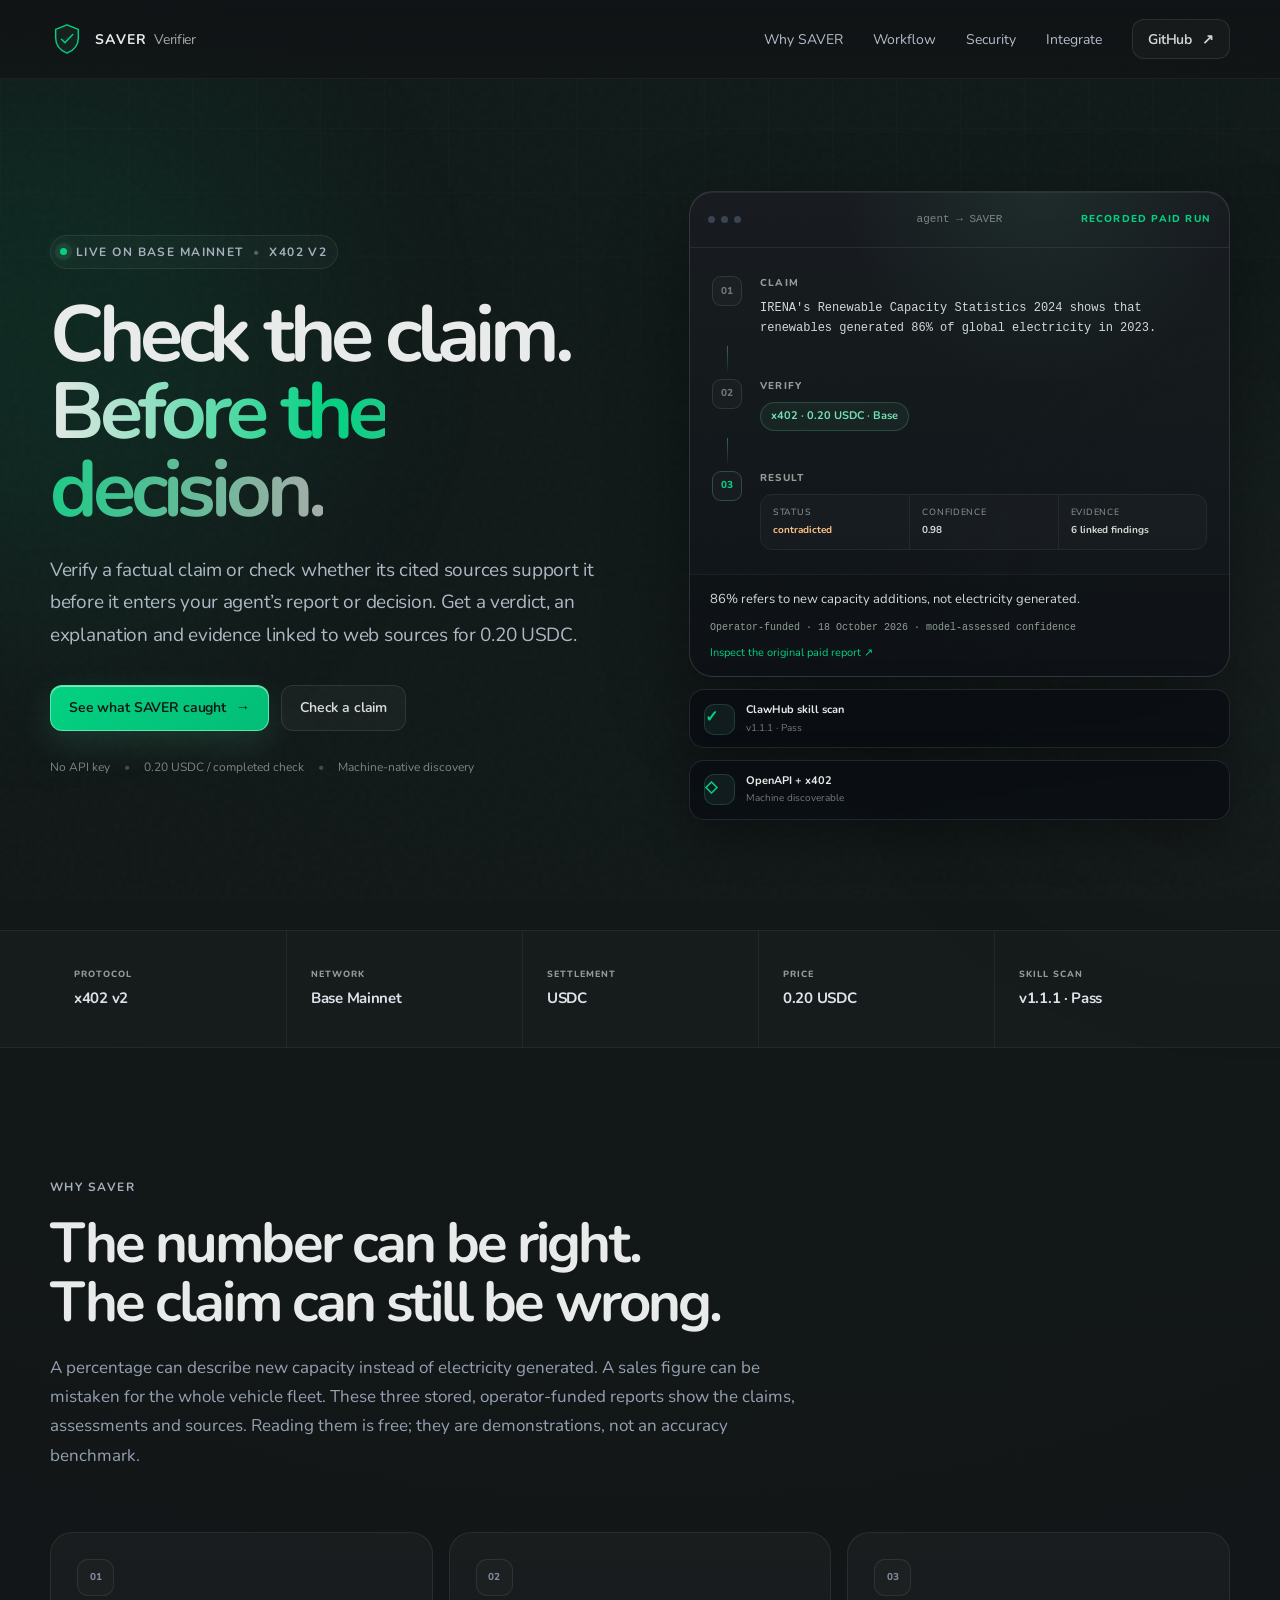
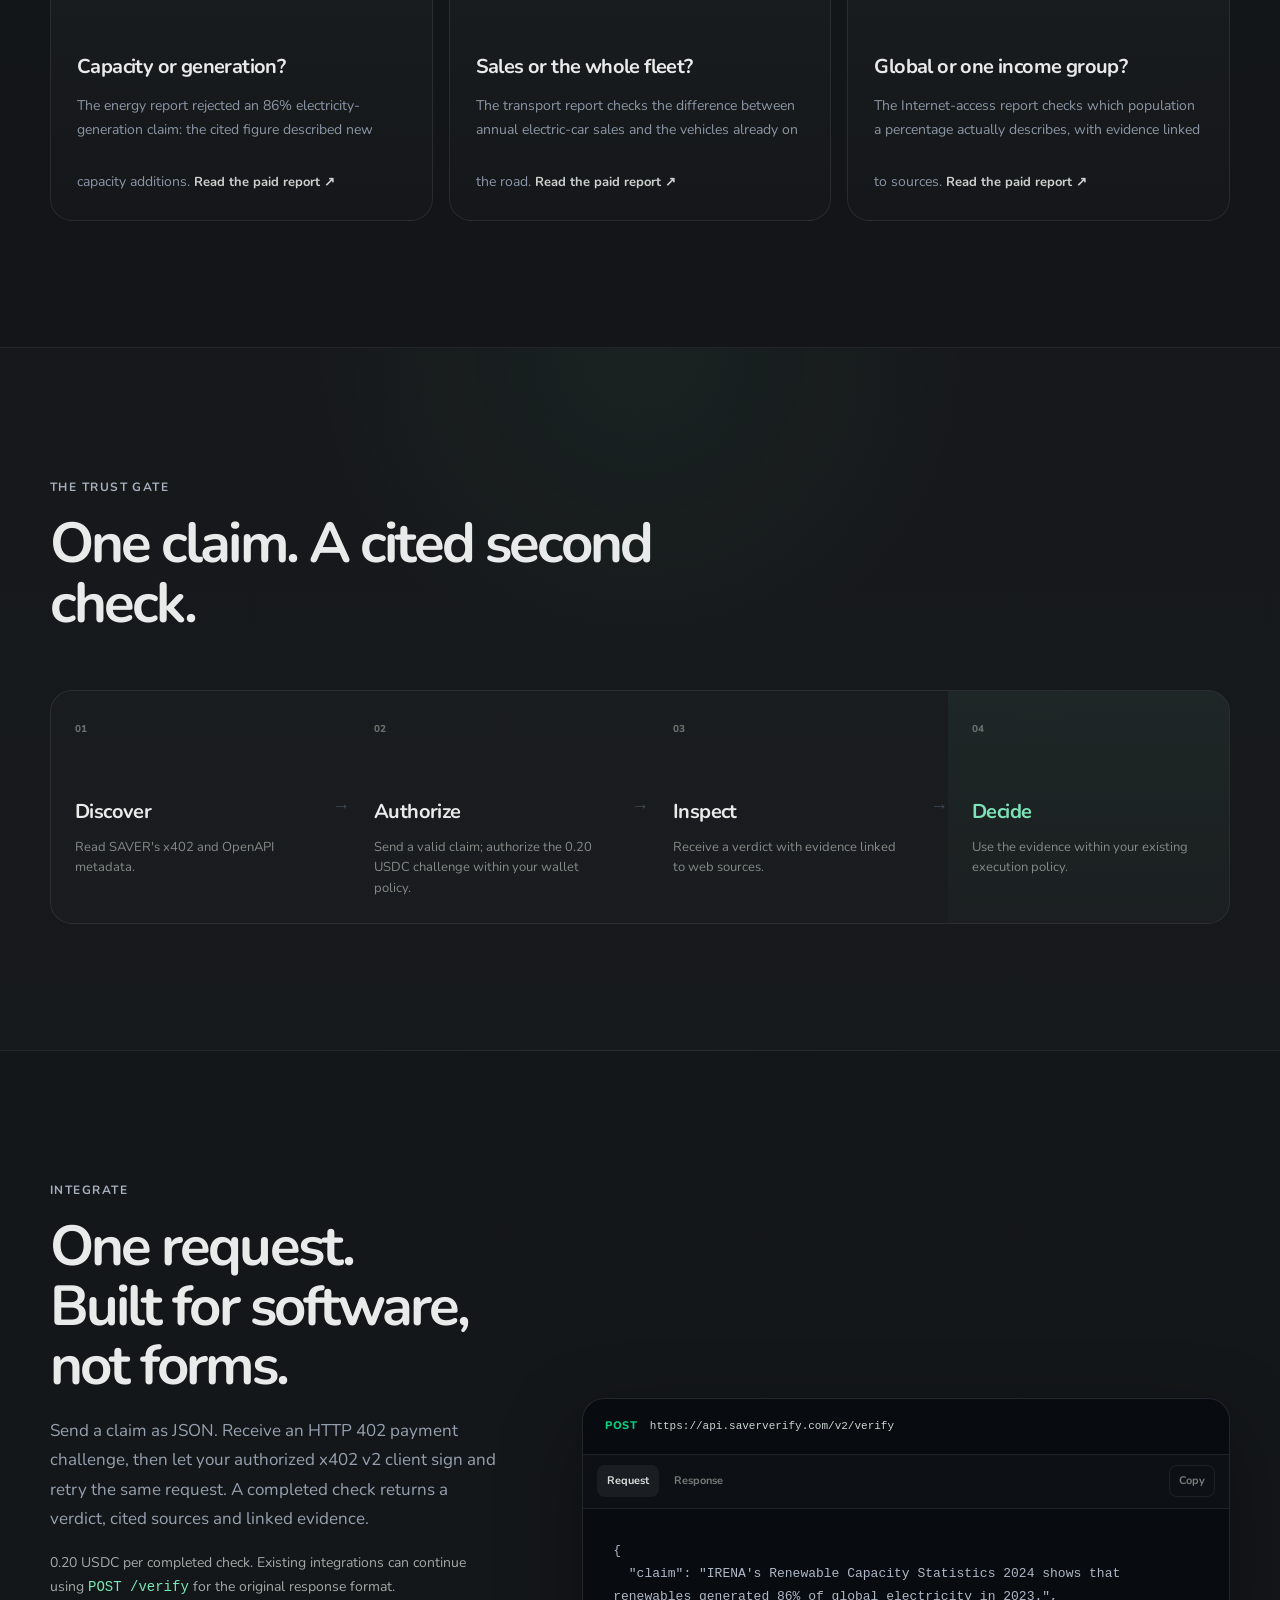
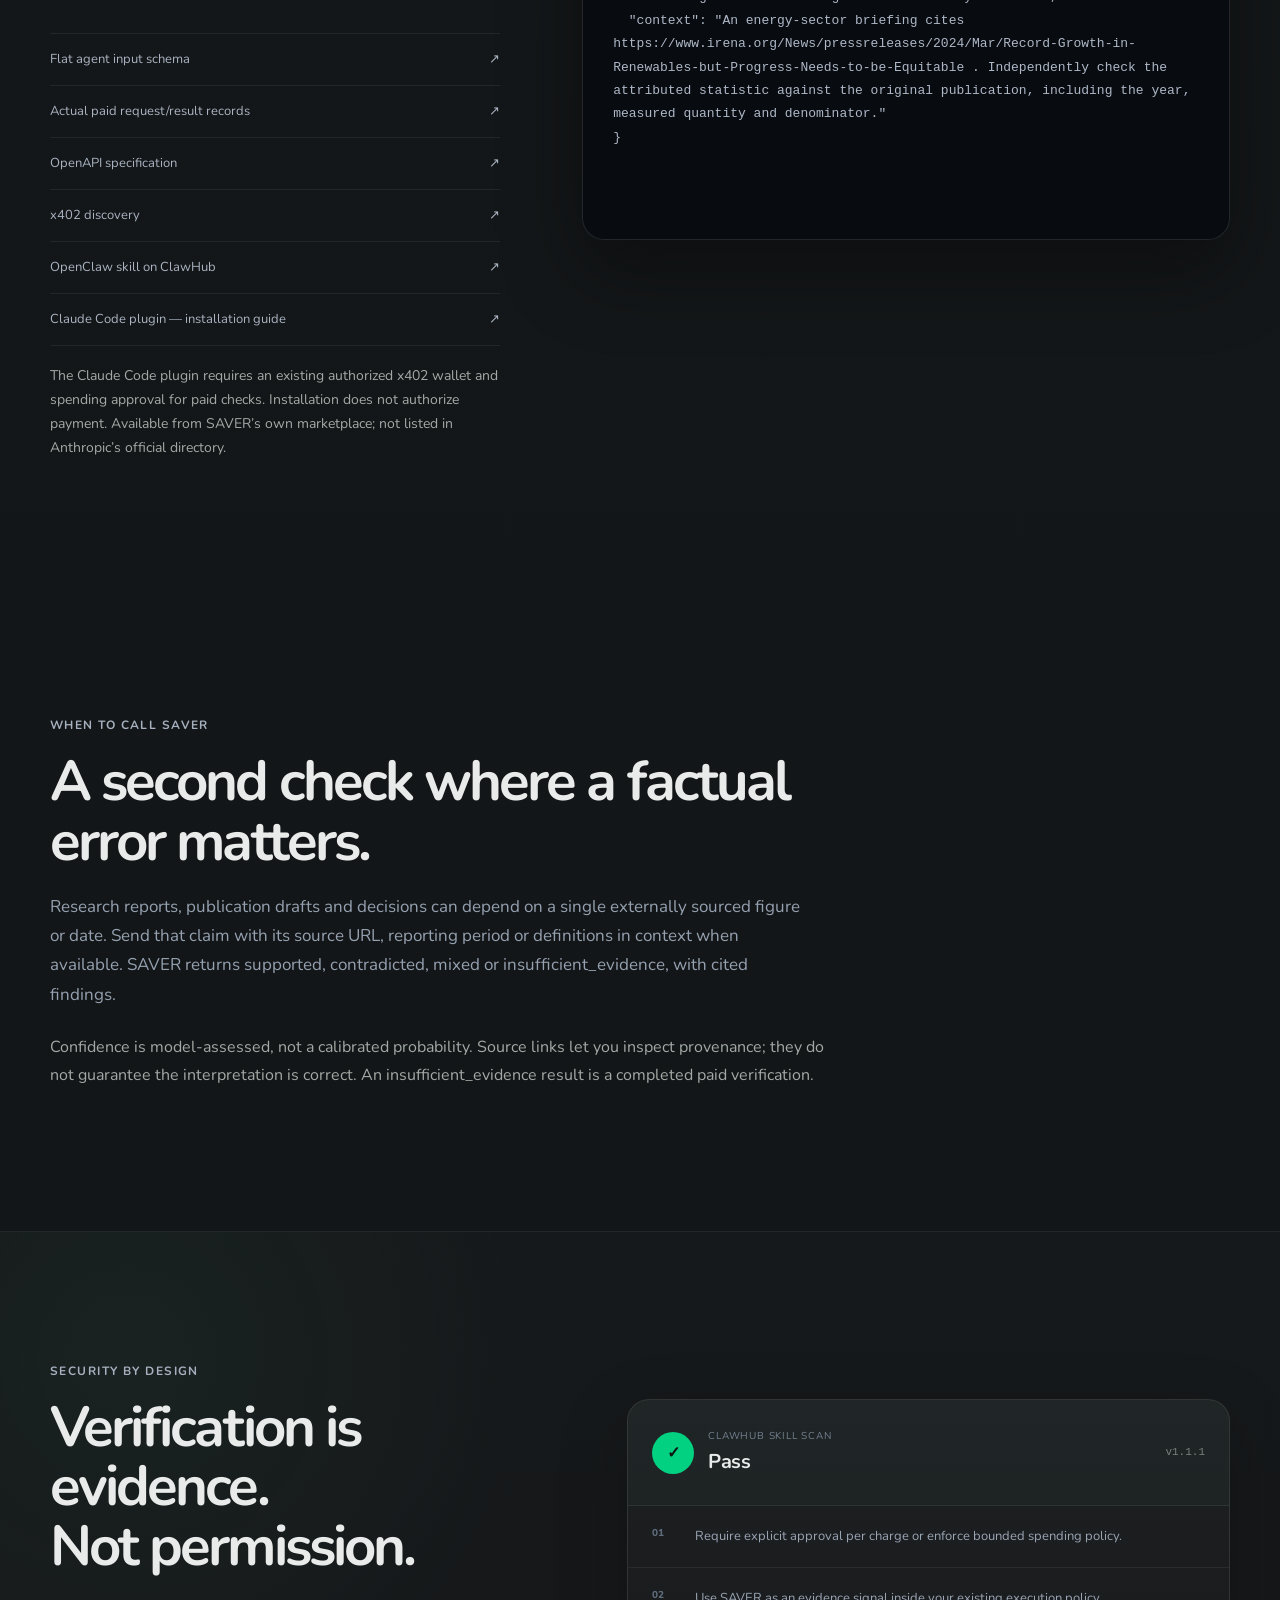
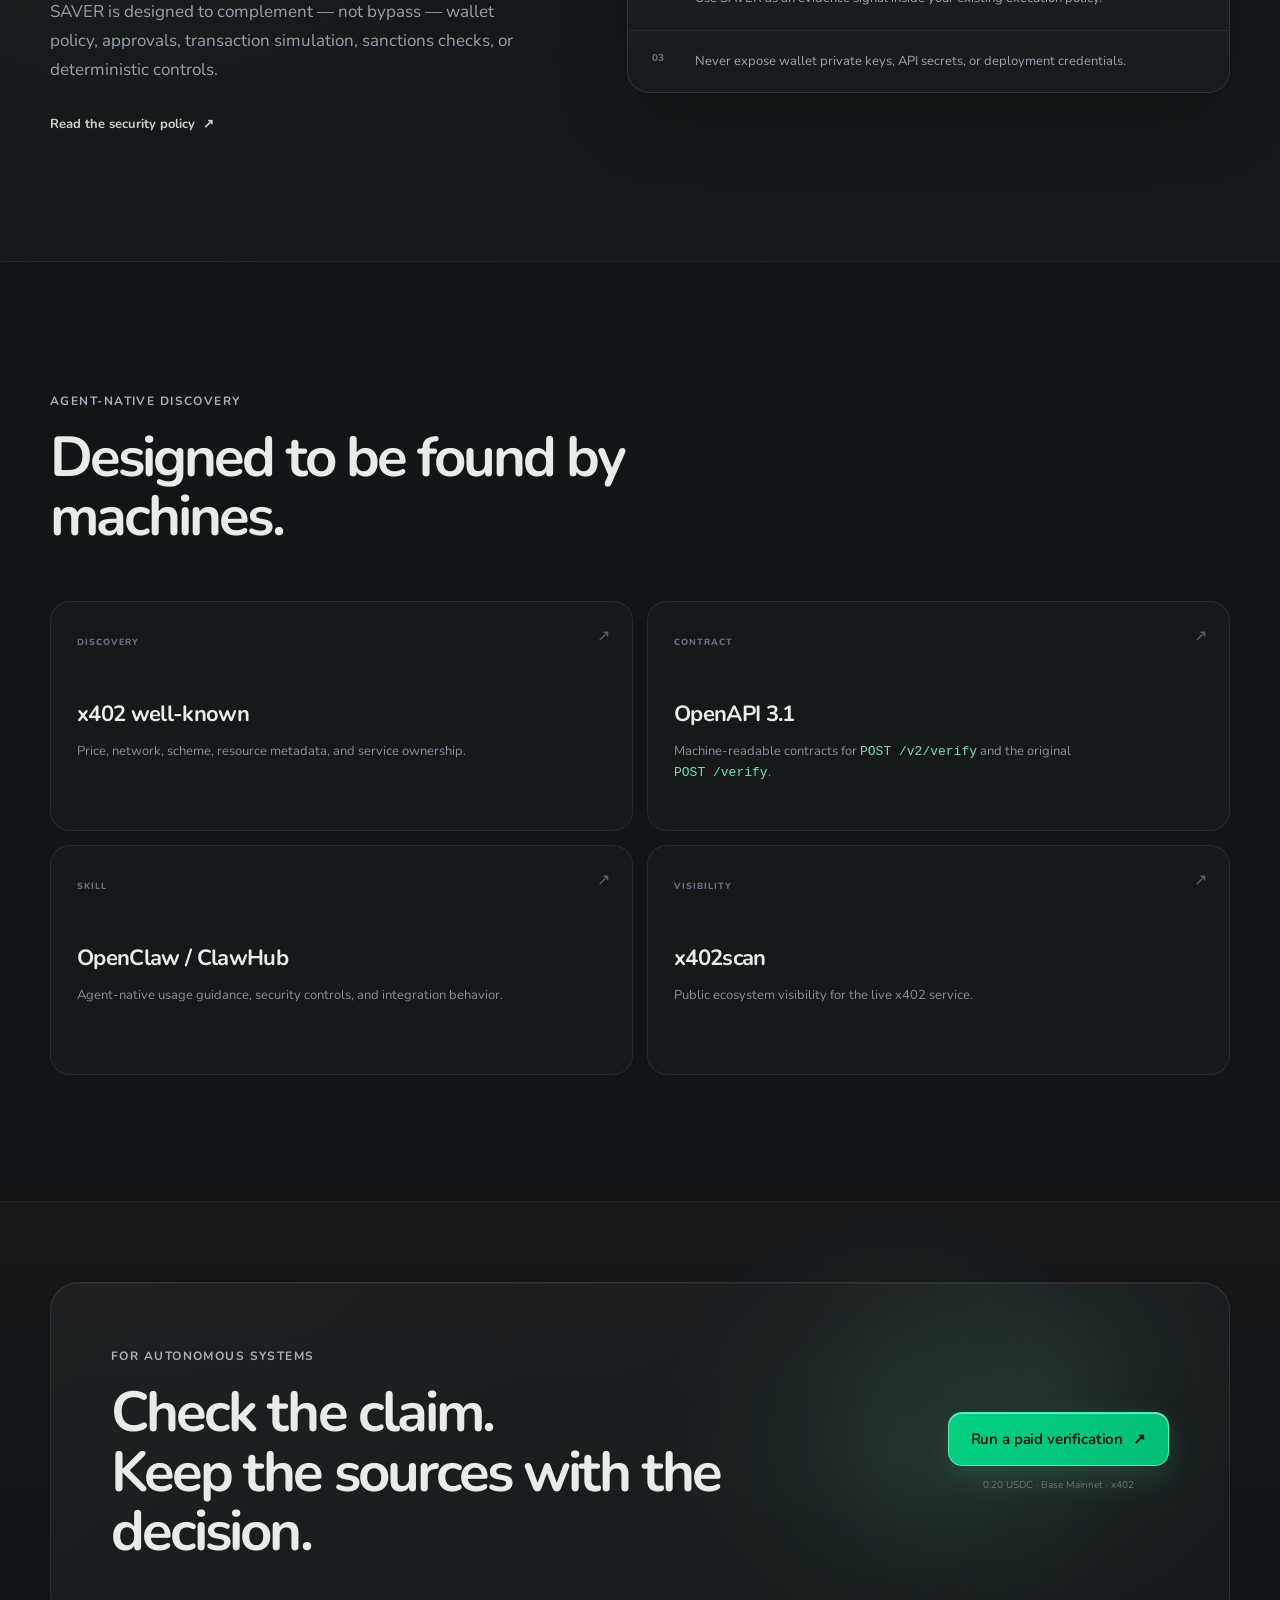
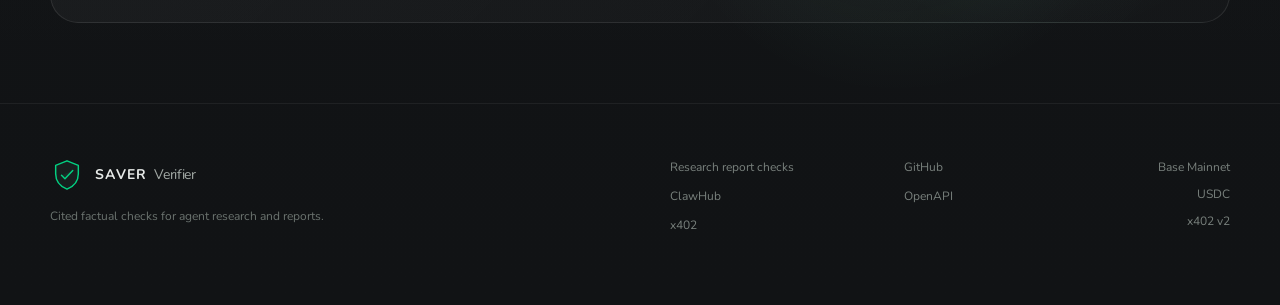
==== commit 5069d5a2: "Link Claude Code installation guide in the integration section" ====
--- a/index.html
+++ b/index.html
@@ -322,7 +322,16 @@
             <span>OpenClaw skill on ClawHub</span>
             <span>↗</span>
           </a>
-        </div>
+          <a href="https://github.com/SAVER-SI/saver-verifier/blob/main/docs/claude-code-plugin.md" target="_blank" rel="noreferrer">
+            <span>Claude Code plugin — installation guide</span>
+            <span>↗</span>
+          </a>
+        </div>
+        <p class="integration-note">
+          The Claude Code plugin requires an existing authorized x402 wallet and spending approval
+          for paid checks. Installation does not authorize payment. Available from SAVER’s own
+          marketplace; not listed in Anthropic’s official directory.
+        </p>
       </div>
 
       <div class="code-card reveal reveal-delay">
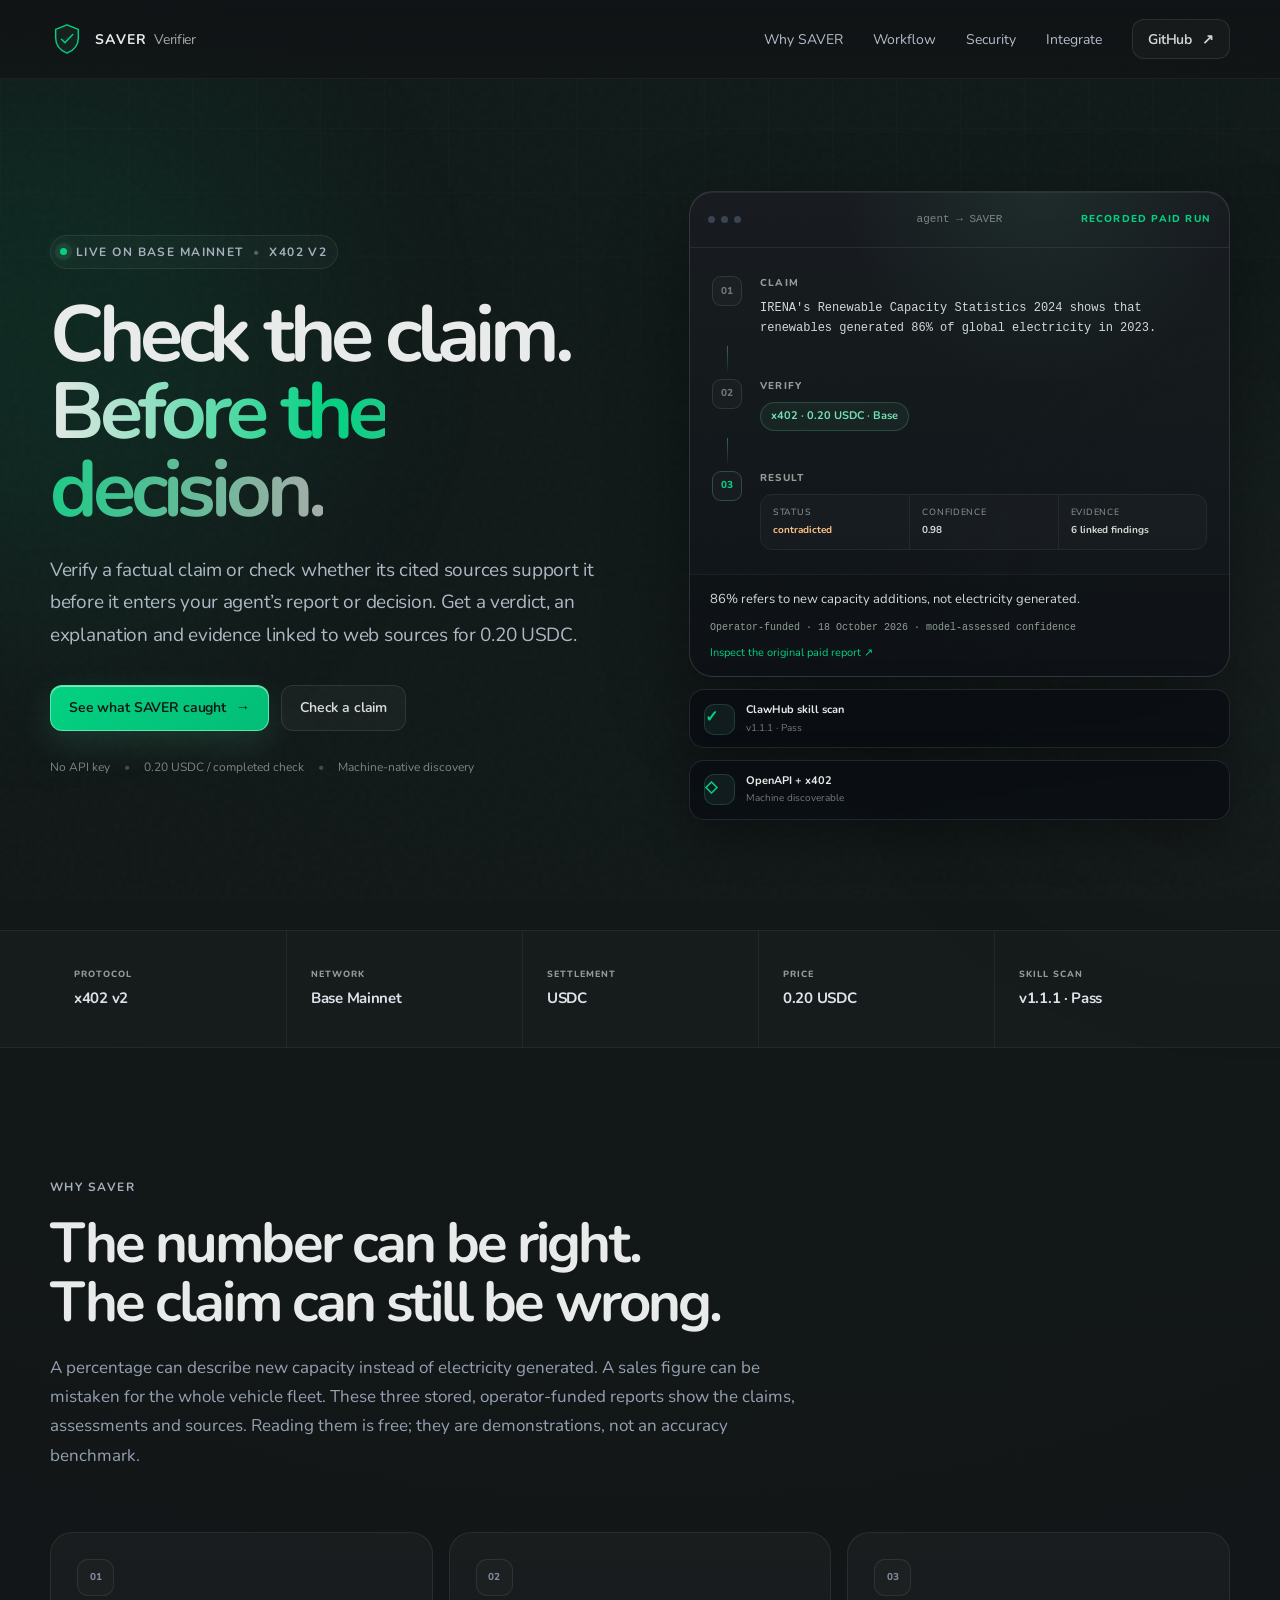
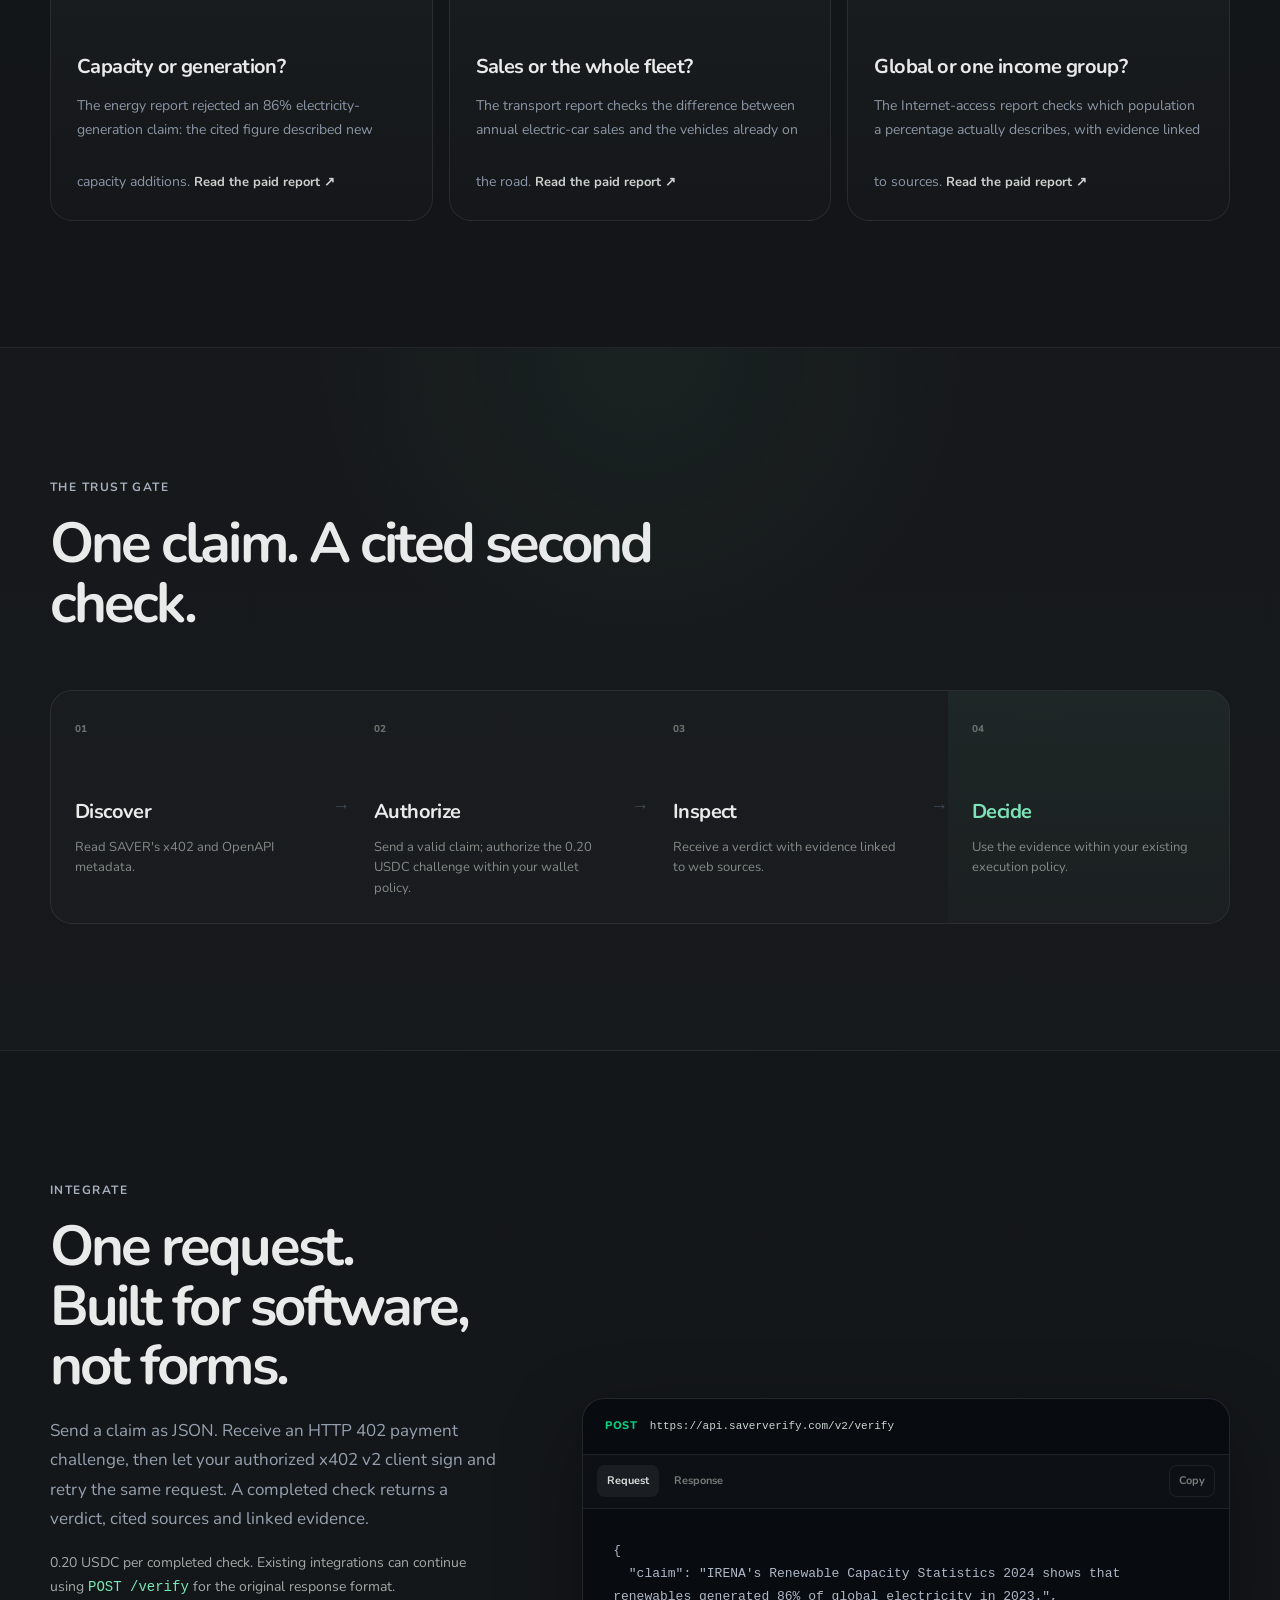
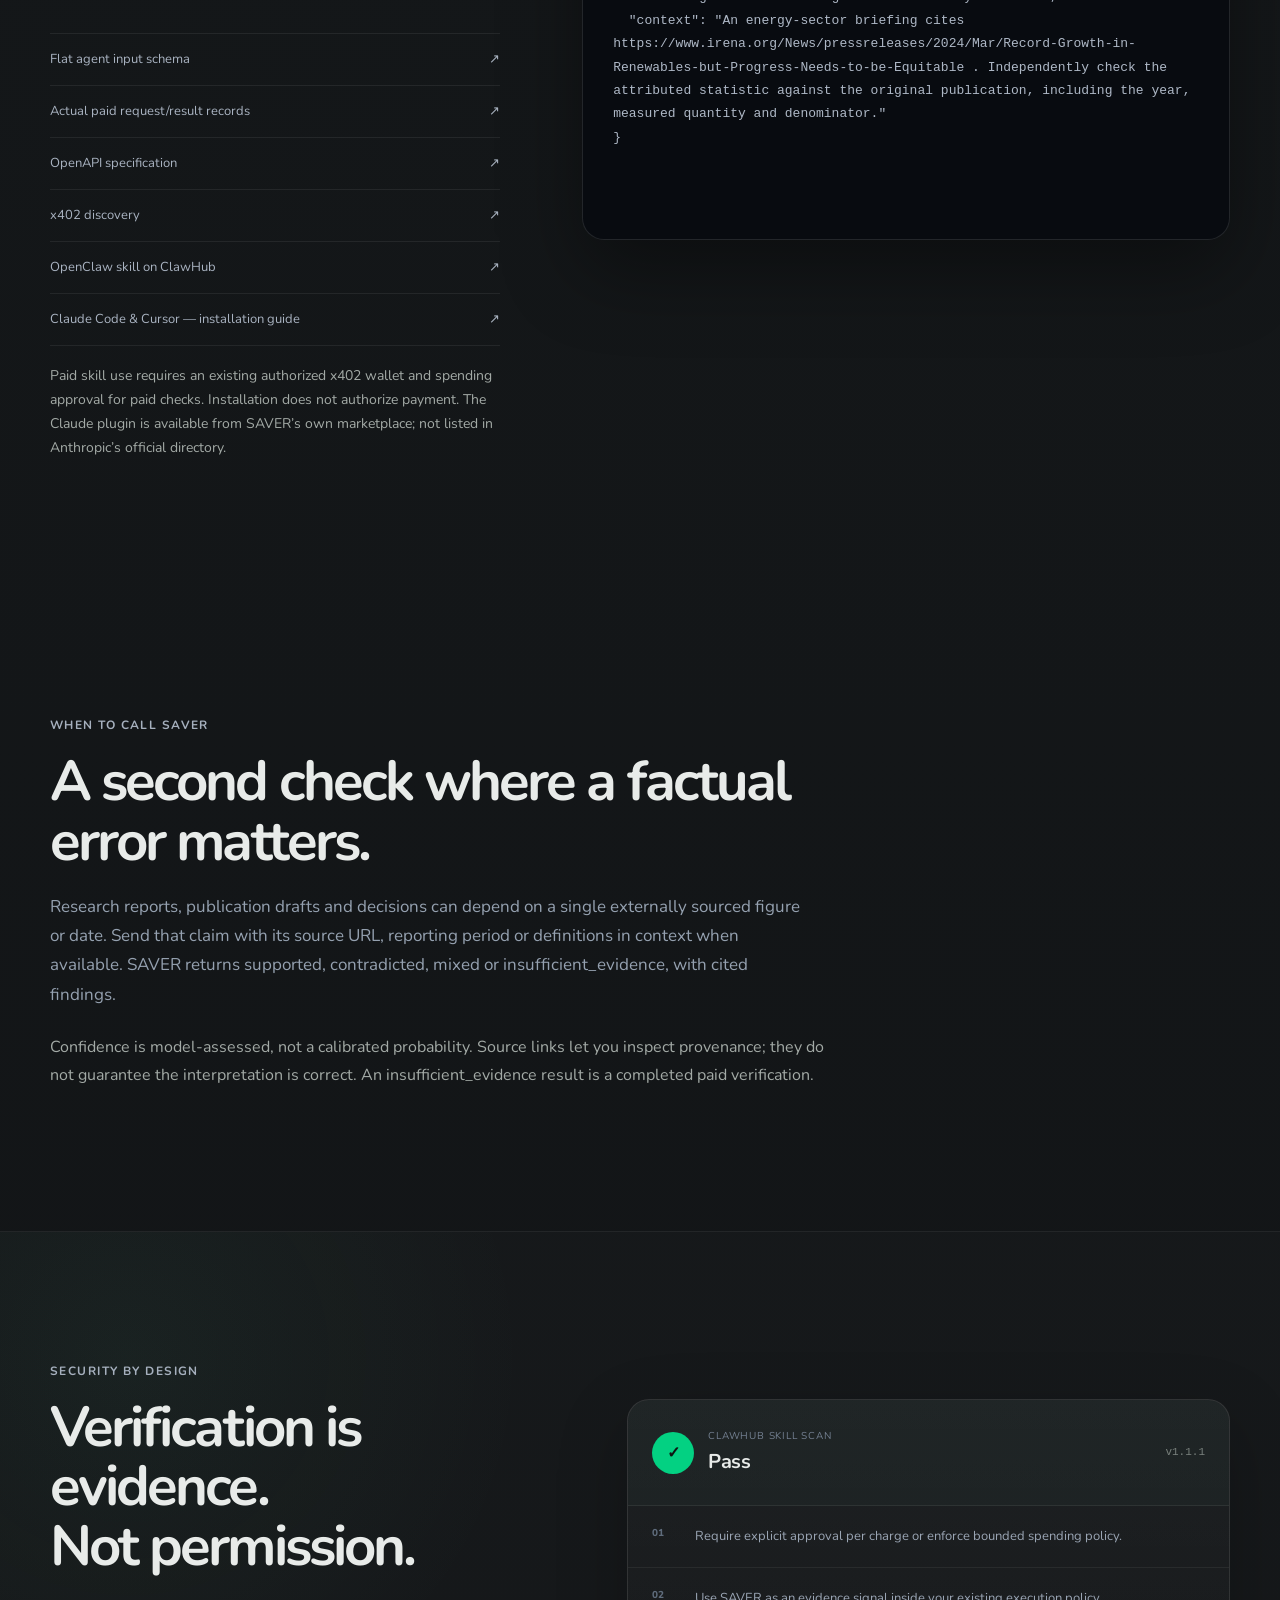
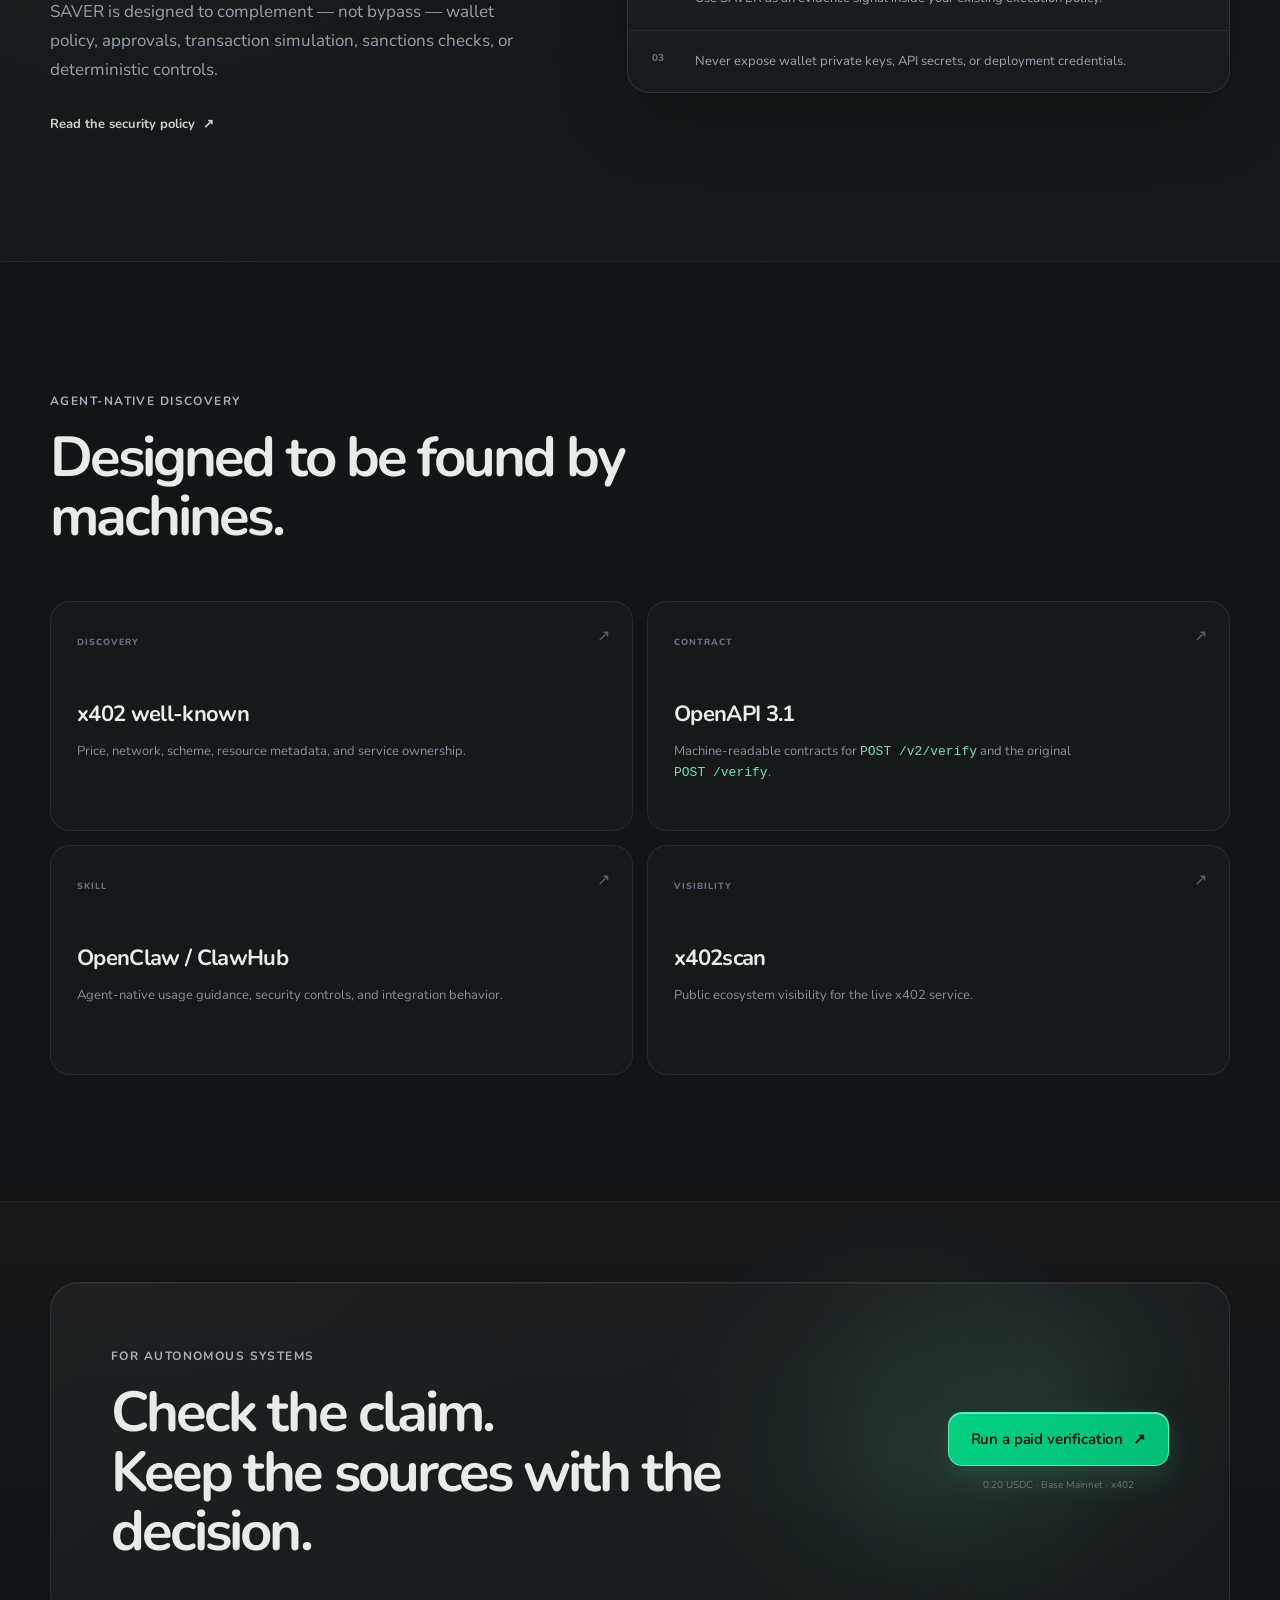
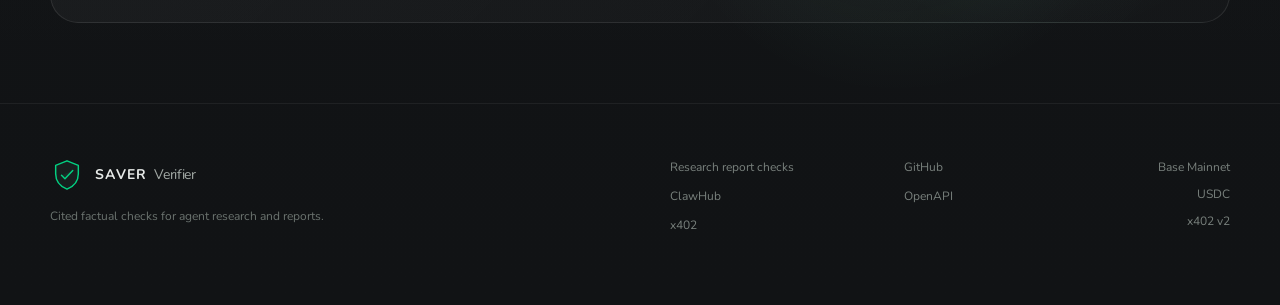
==== commit efcf13f3: "Link verified agent installation guide without adding page clutter" ====
--- a/index.html
+++ b/index.html
@@ -322,14 +322,14 @@
             <span>OpenClaw skill on ClawHub</span>
             <span>↗</span>
           </a>
-          <a href="https://github.com/SAVER-SI/saver-verifier/blob/main/docs/claude-code-plugin.md" target="_blank" rel="noreferrer">
-            <span>Claude Code plugin — installation guide</span>
+          <a href="https://github.com/SAVER-SI/saver-verifier/blob/main/docs/agent-installation.md" target="_blank" rel="noreferrer">
+            <span>Claude Code &amp; Cursor — installation guide</span>
             <span>↗</span>
           </a>
         </div>
         <p class="integration-note">
-          The Claude Code plugin requires an existing authorized x402 wallet and spending approval
-          for paid checks. Installation does not authorize payment. Available from SAVER’s own
+          Paid skill use requires an existing authorized x402 wallet and spending approval
+          for paid checks. Installation does not authorize payment. The Claude plugin is available from SAVER’s own
           marketplace; not listed in Anthropic’s official directory.
         </p>
       </div>
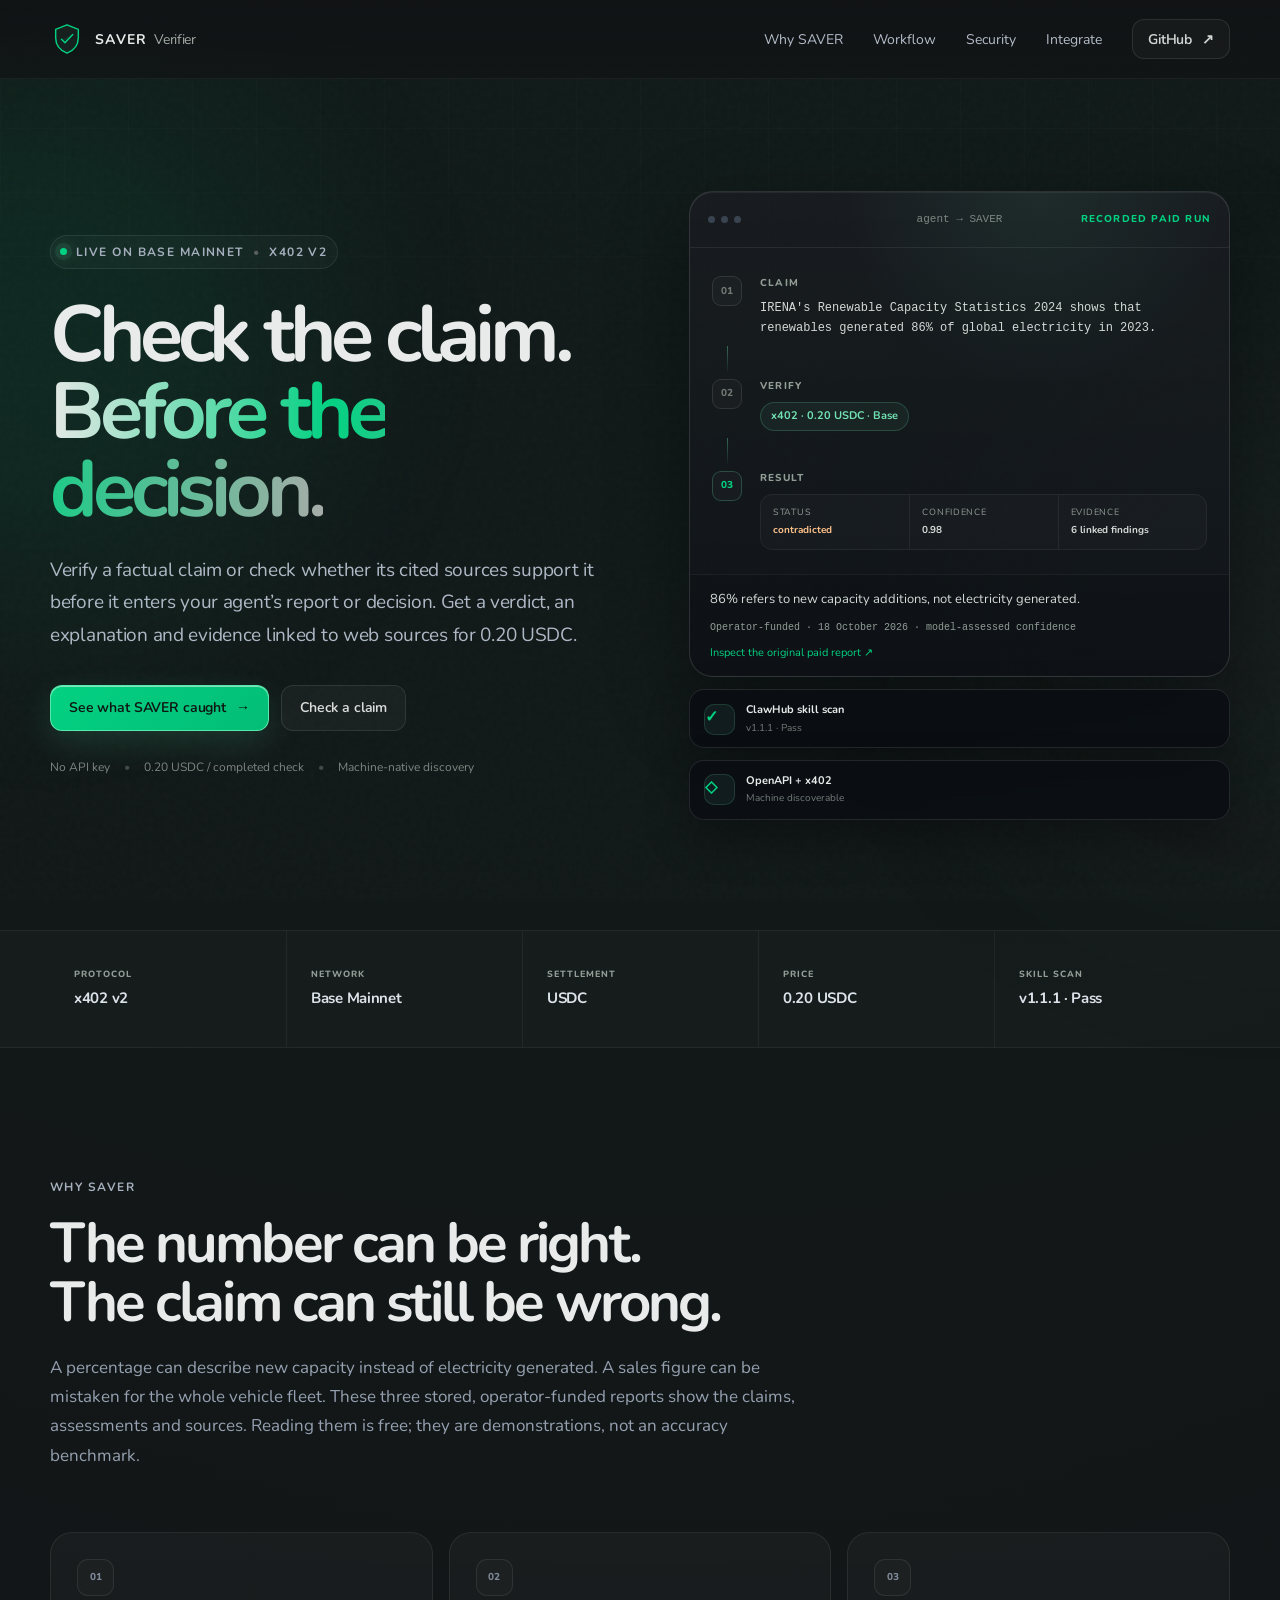
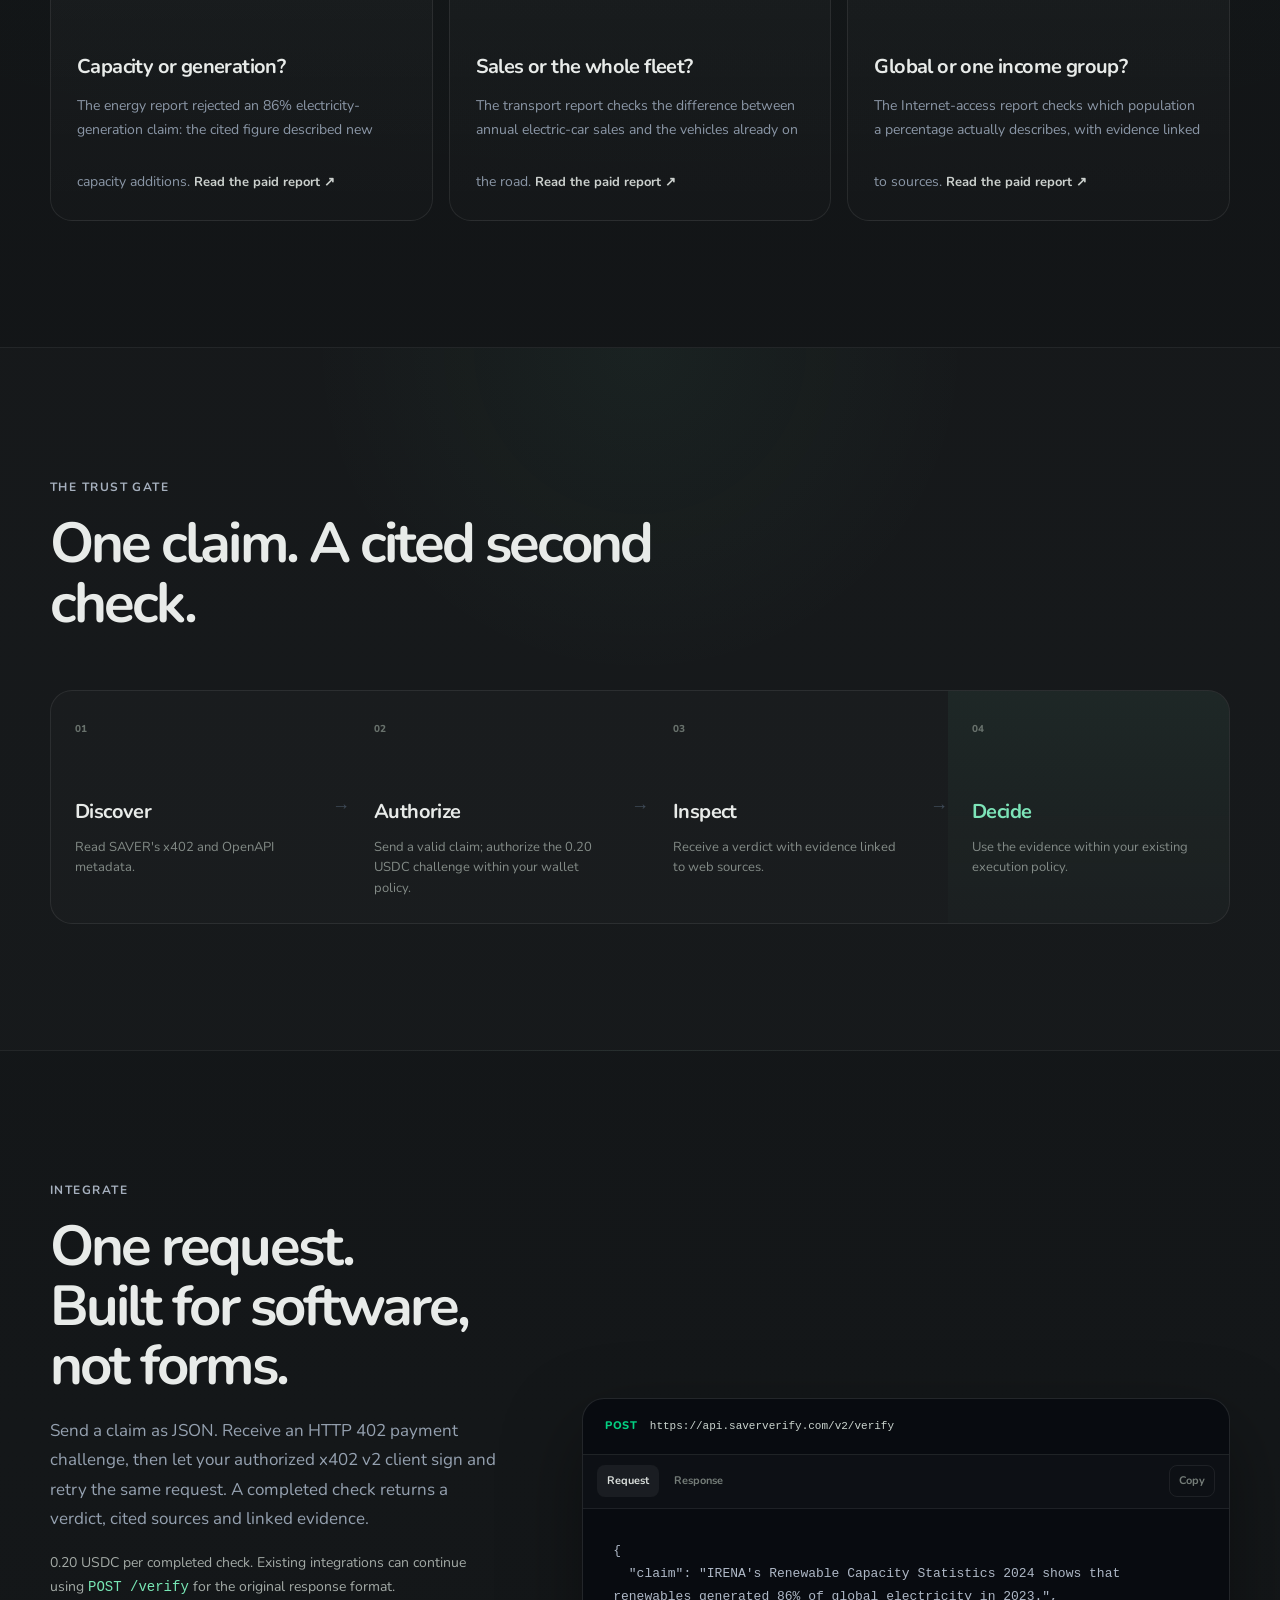
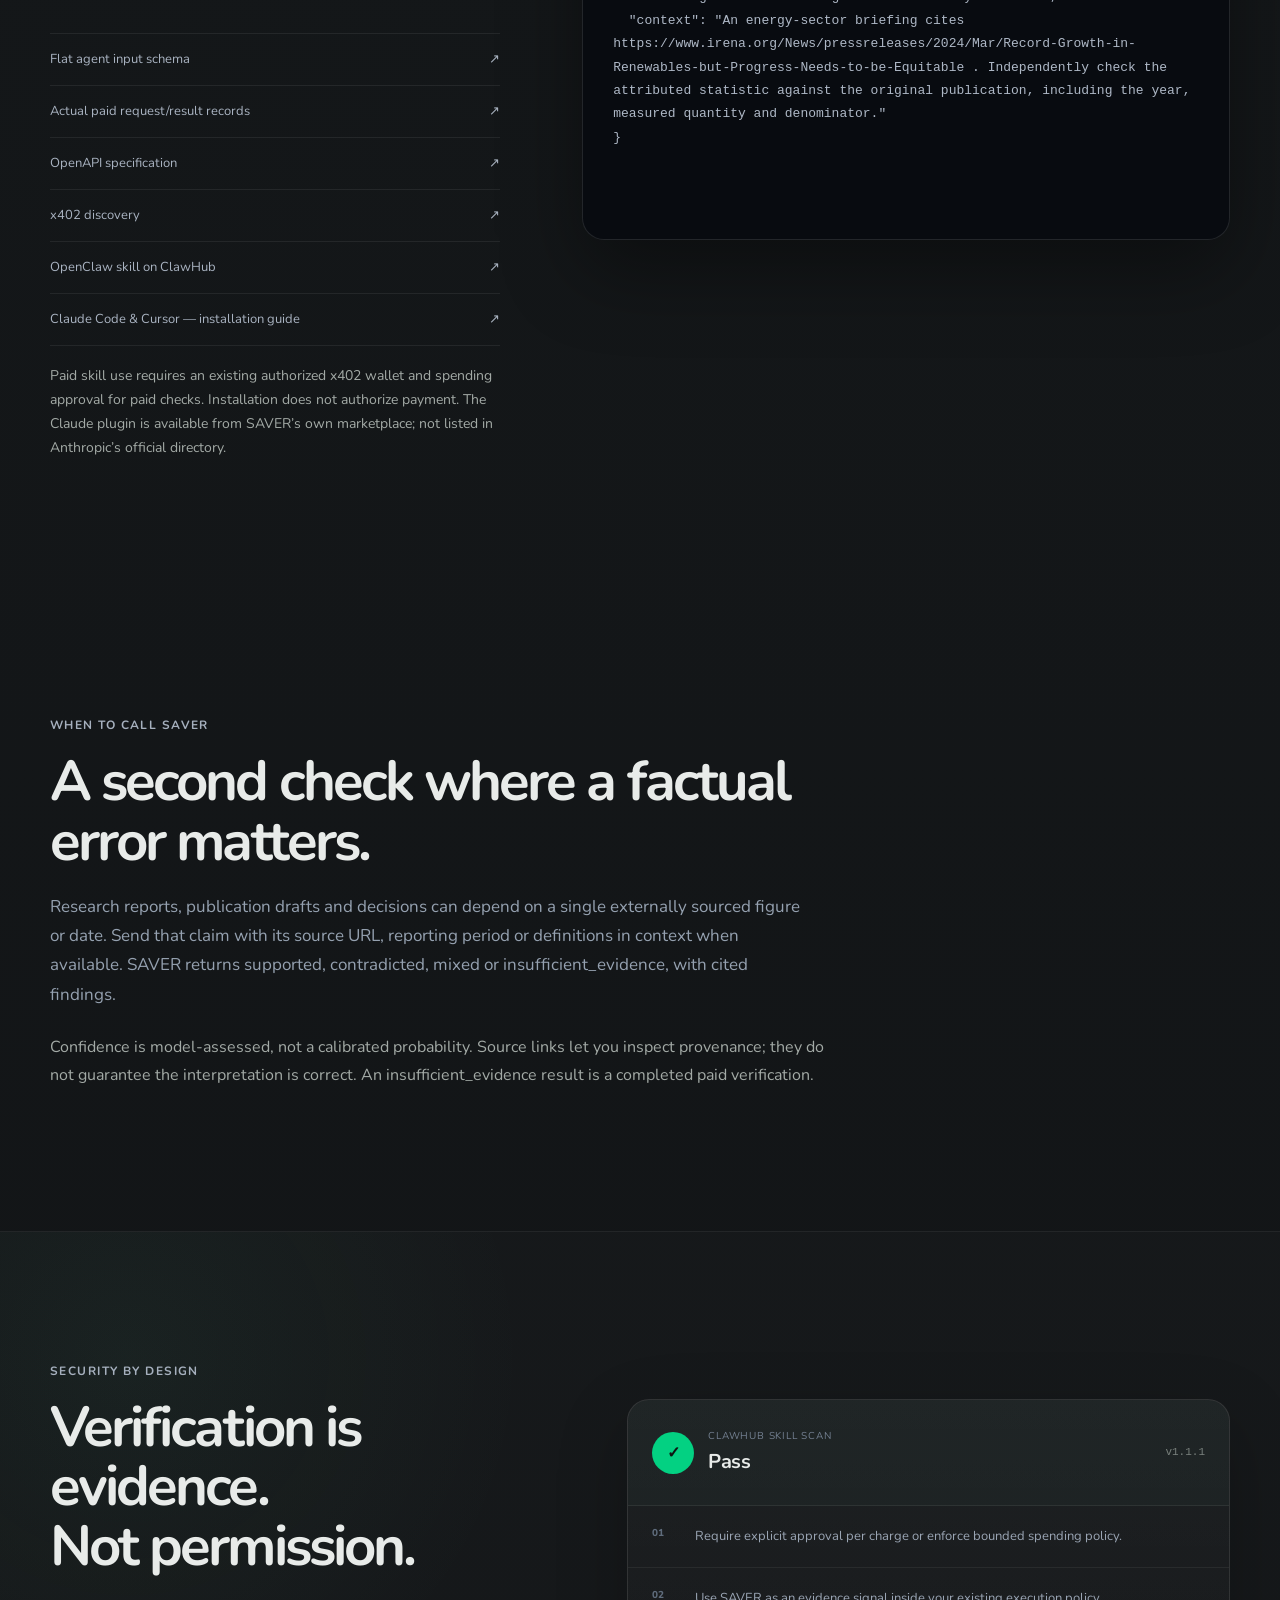
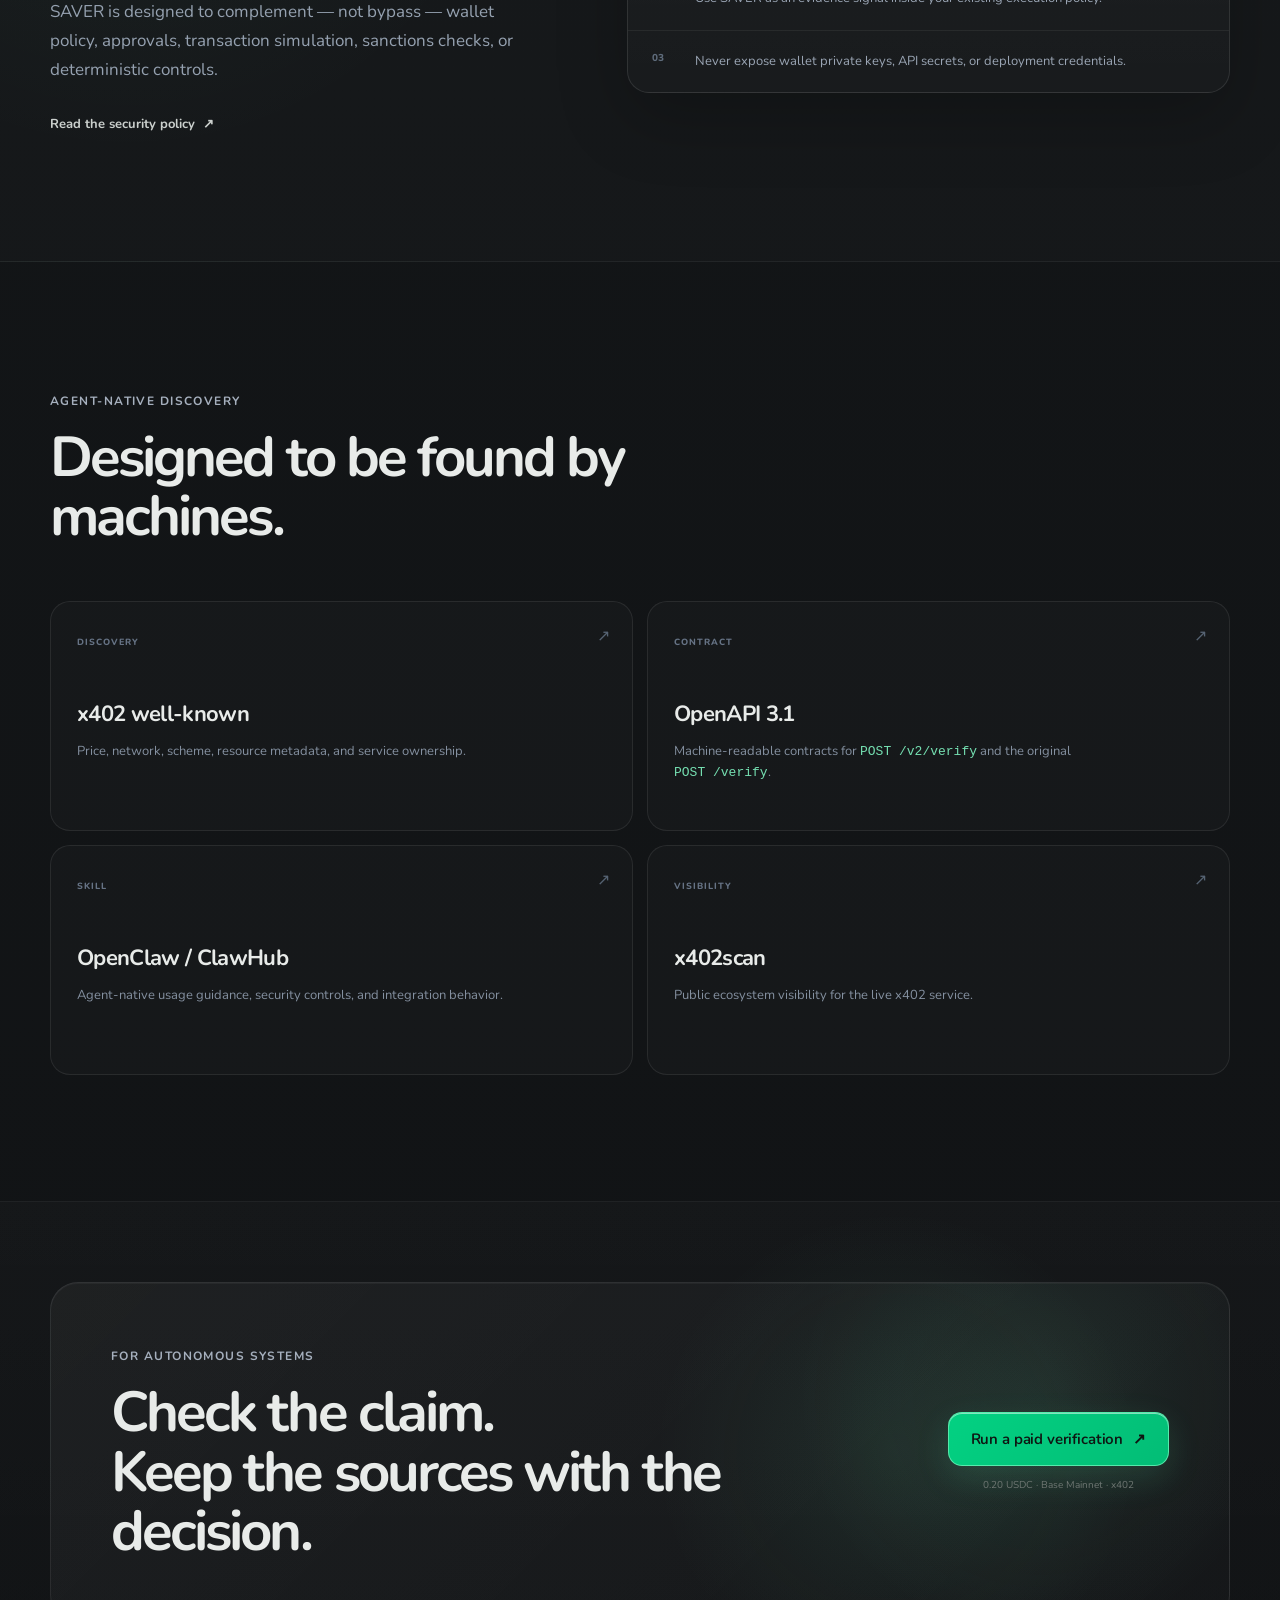
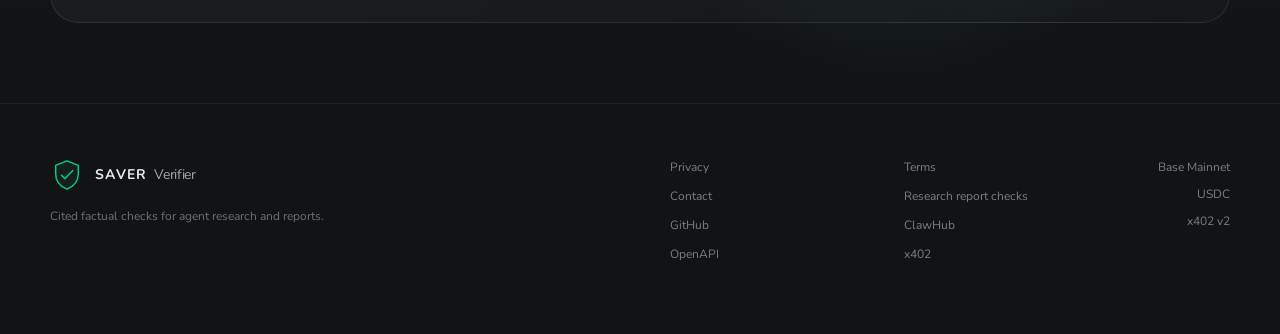
==== commit 3b243896: "Publish privacy notice, service terms and approved contact Add restrained footer links. Describe act" ====
--- a/index.html
+++ b/index.html
@@ -564,6 +564,9 @@
       </div>
 
       <div class="footer-links">
+        <a href="/privacy/">Privacy</a>
+        <a href="/terms/">Terms</a>
+        <a href="mailto:rjp.saver@gmail.com">Contact</a>
         <a href="/fact-checking-api/">Research report checks</a>
         <a href="https://github.com/SAVER-SI/saver-verifier" target="_blank" rel="noreferrer">GitHub</a>
         <a href="https://clawhub.ai/saver-si/skills/saver-verifier" target="_blank" rel="noreferrer">ClawHub</a>
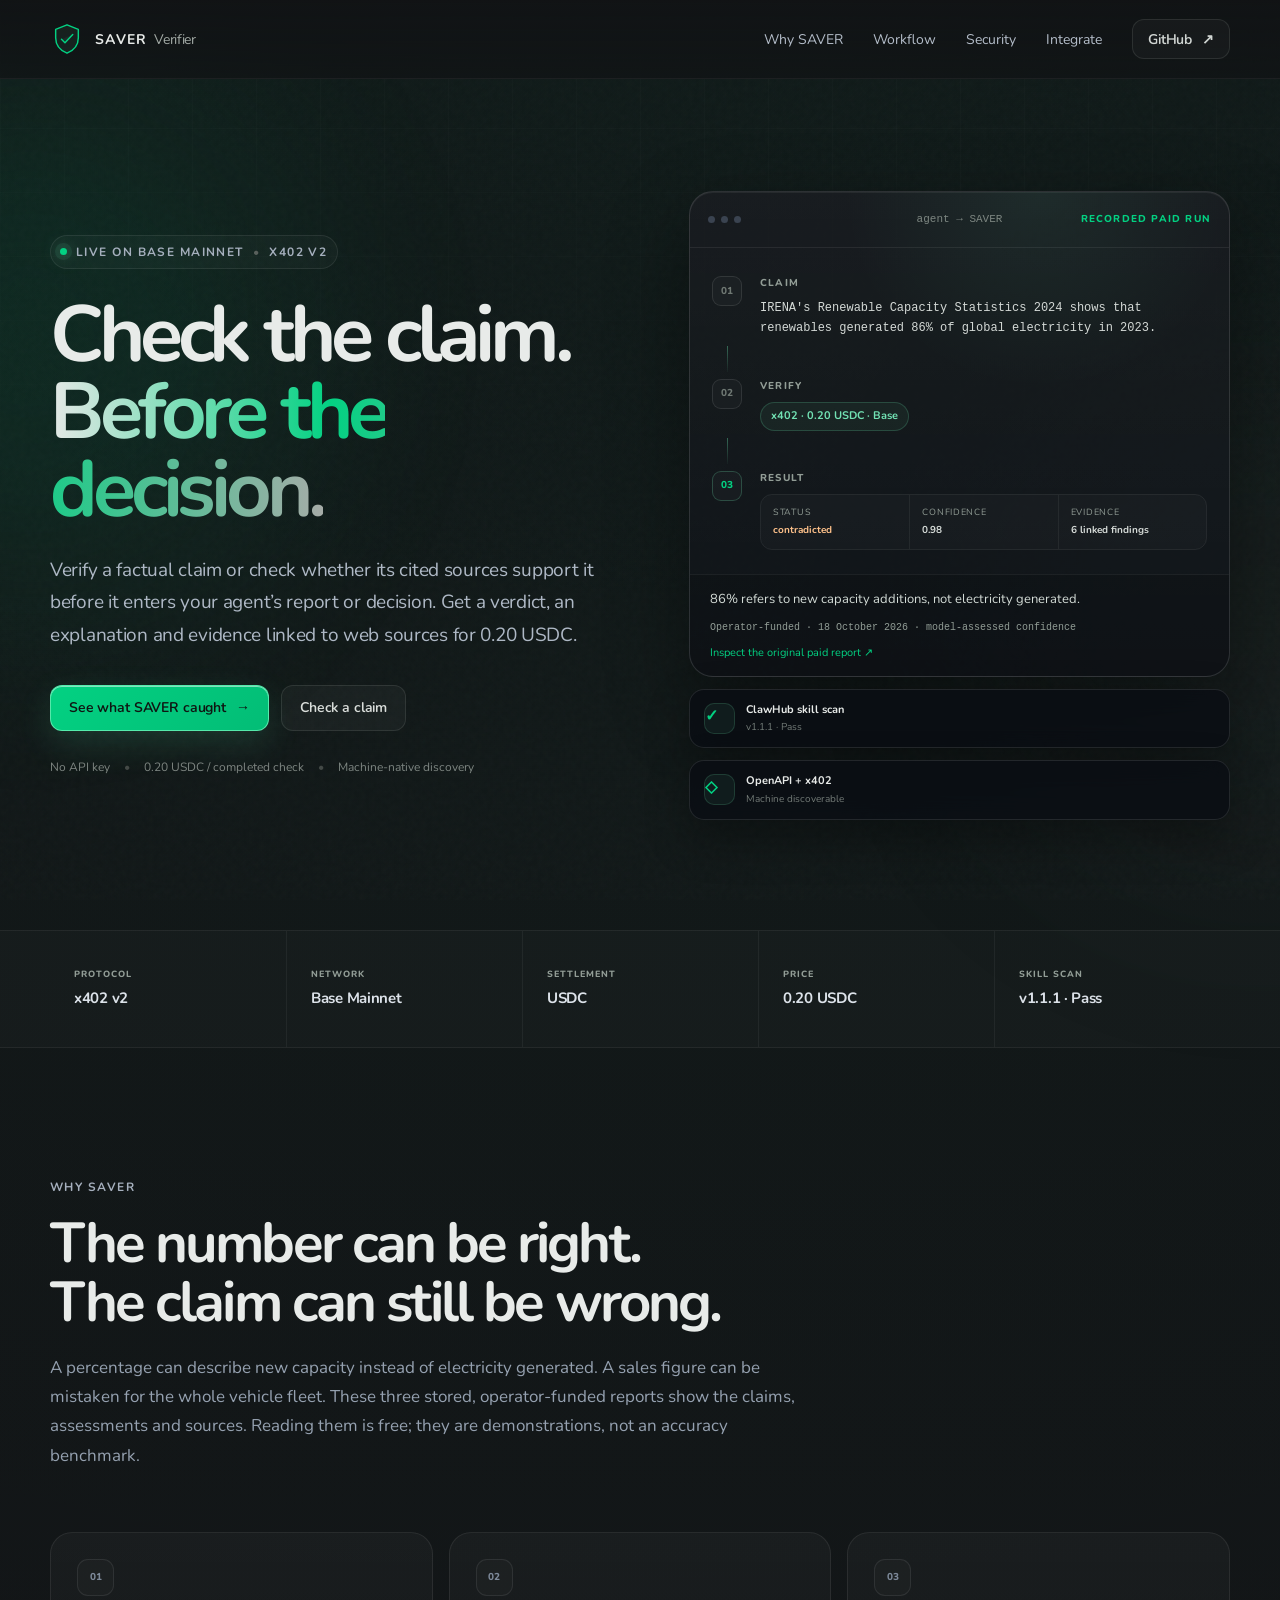
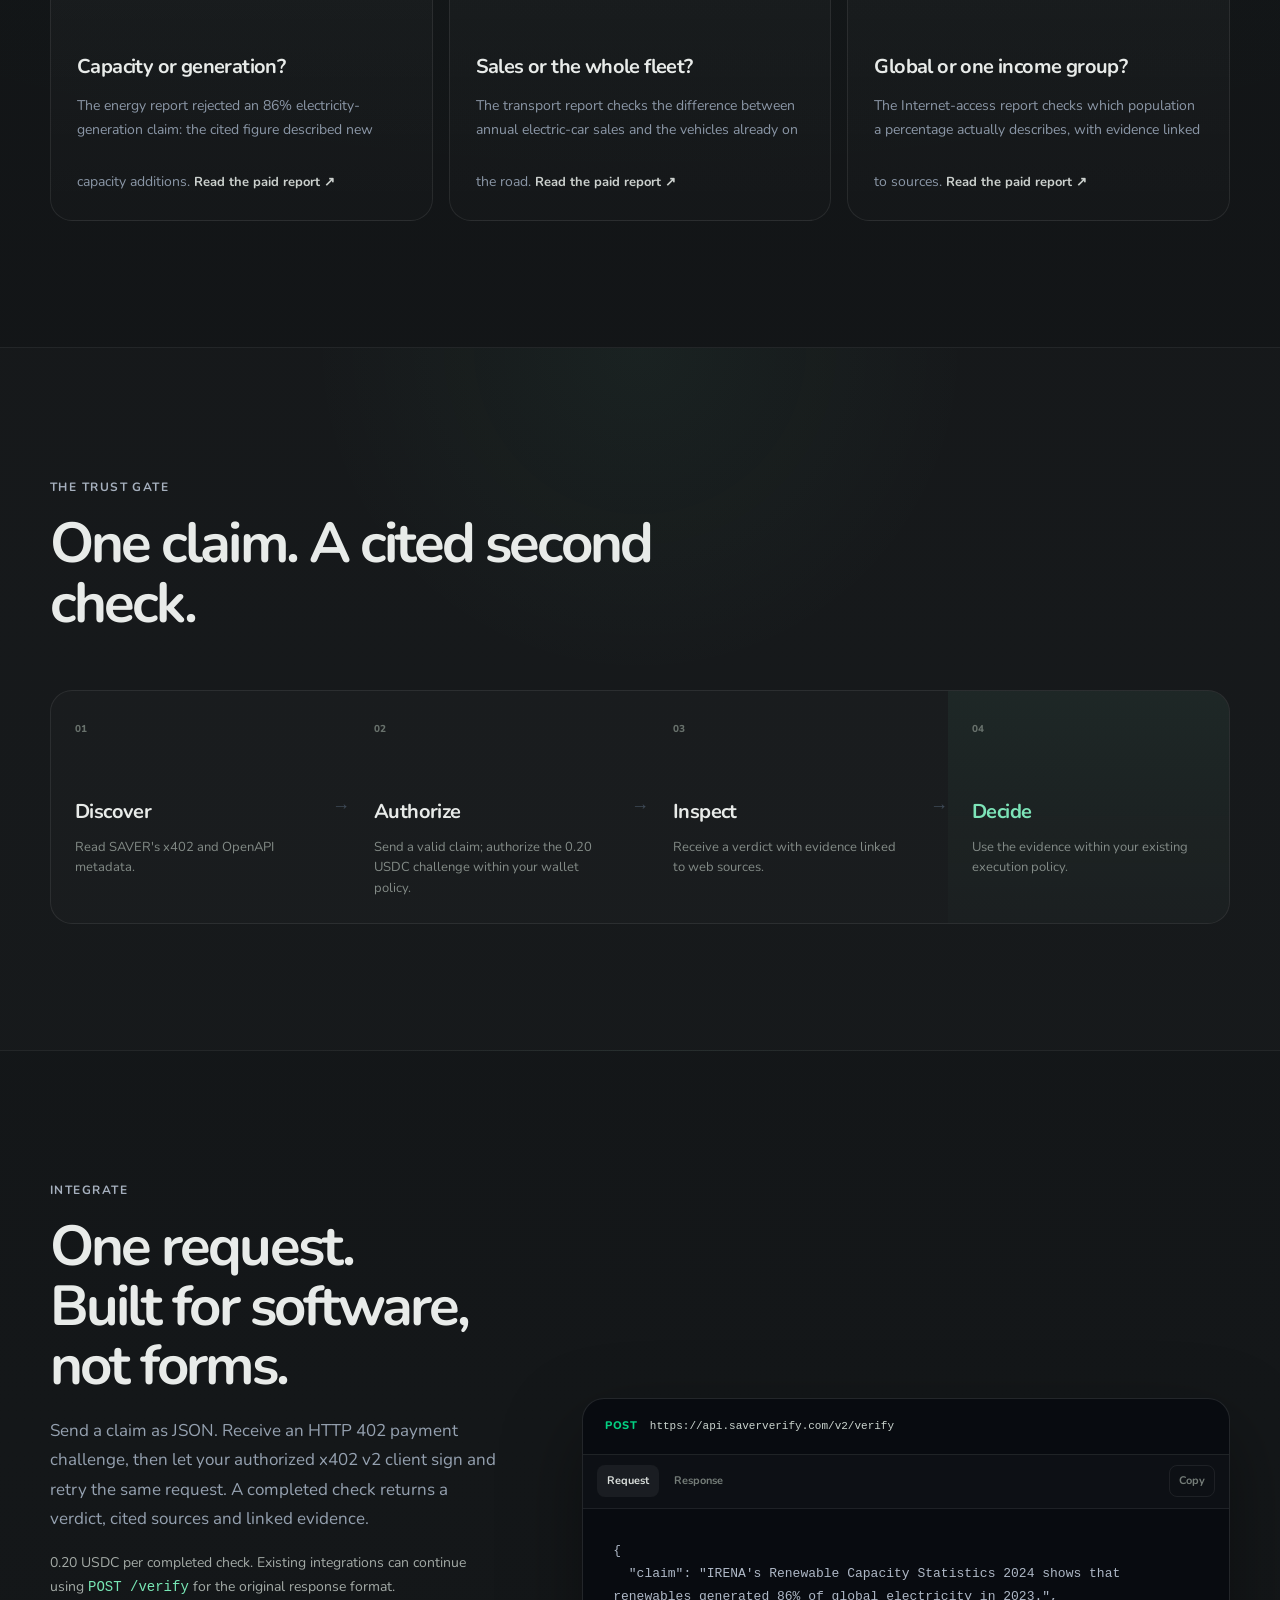
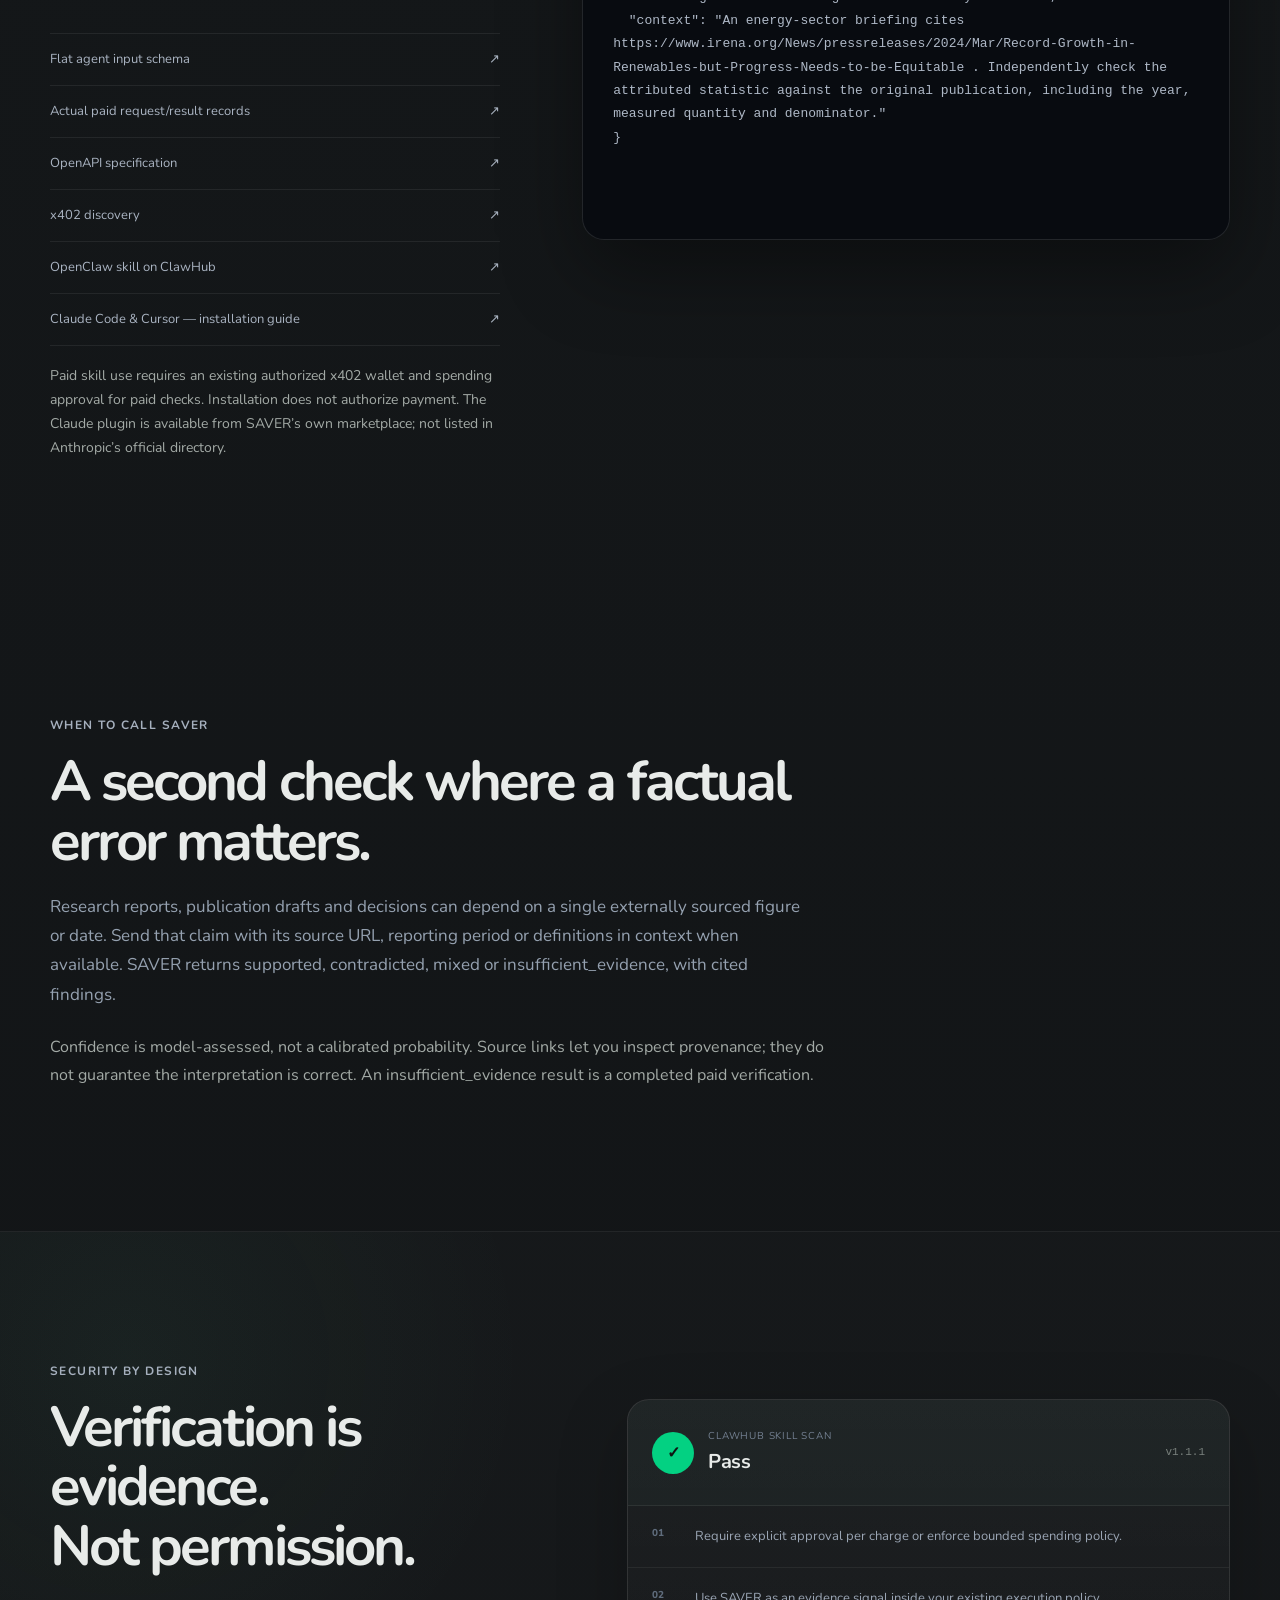
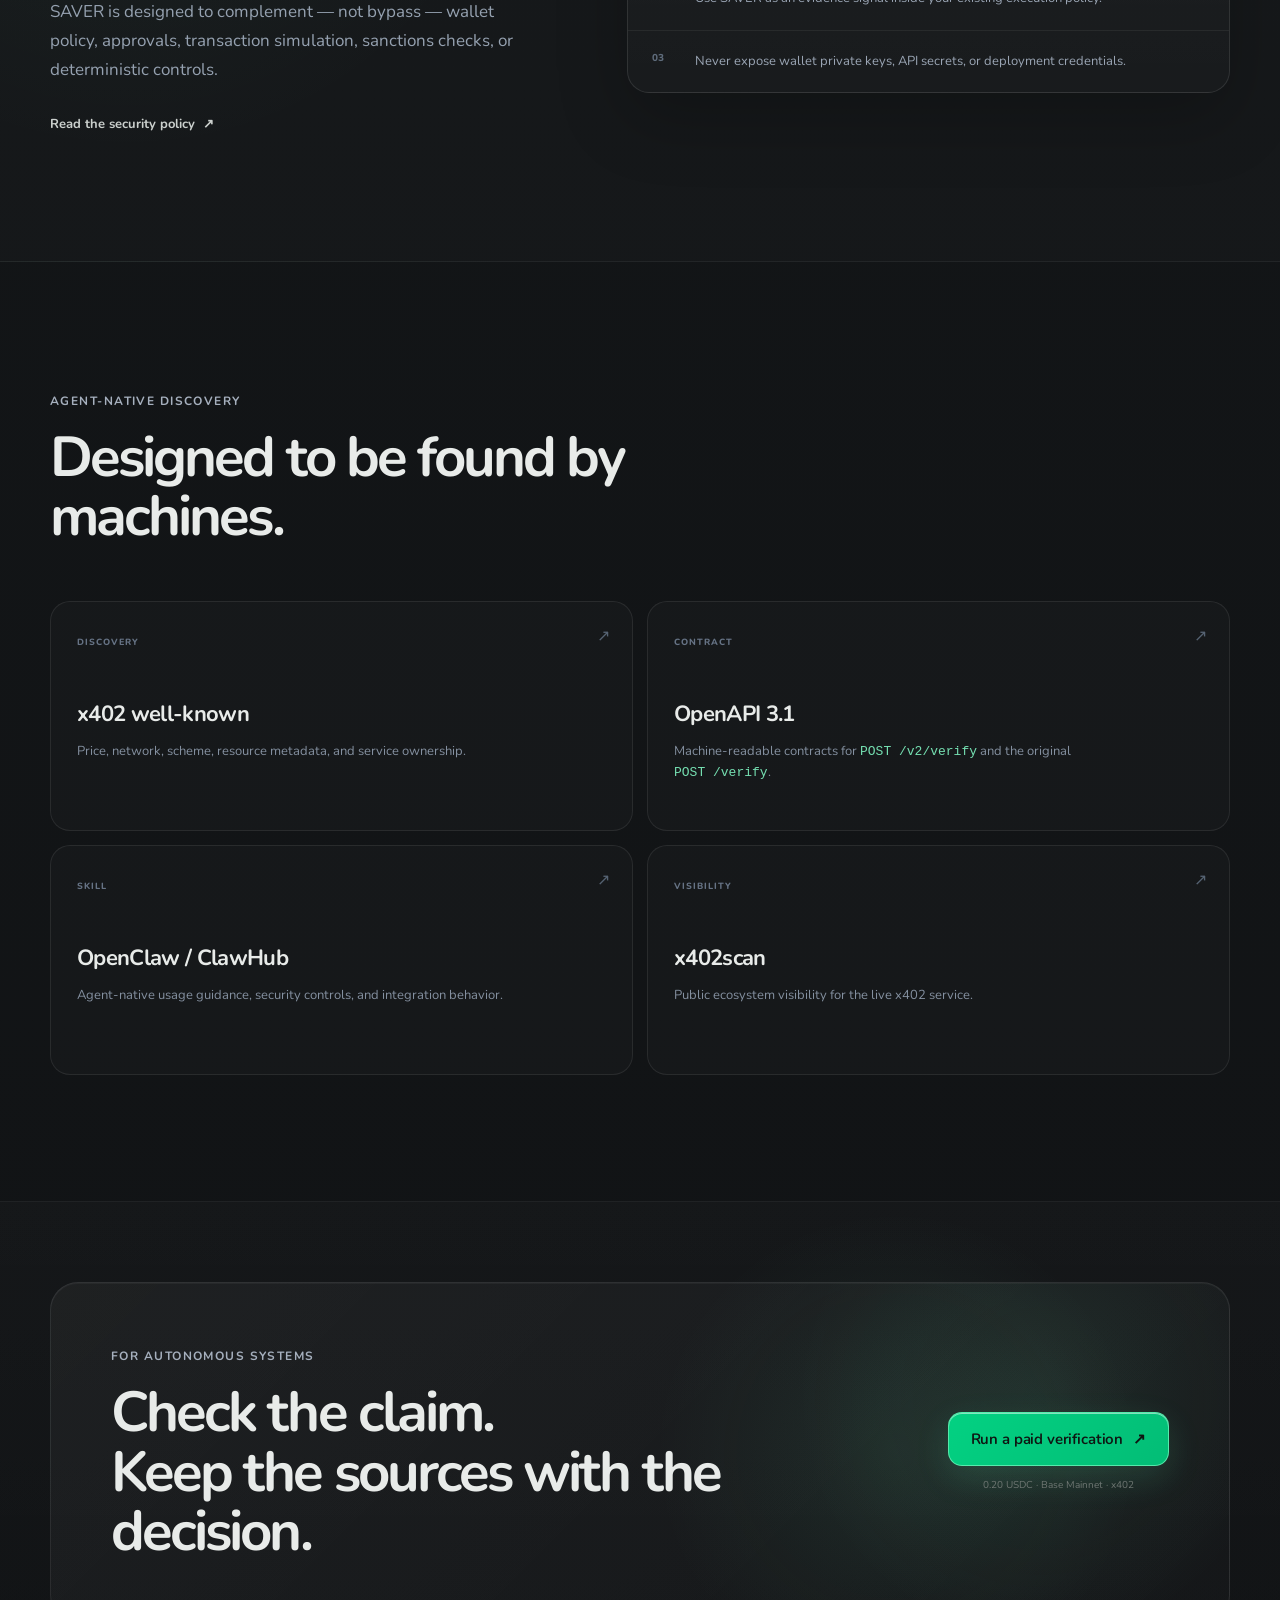
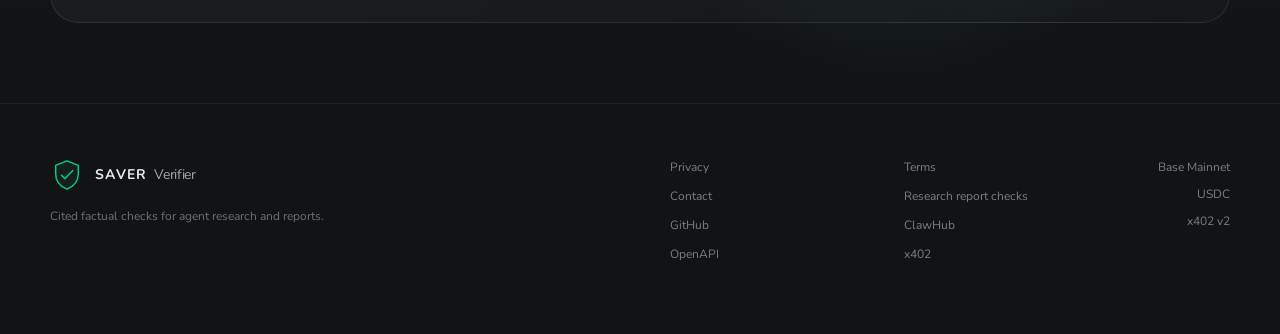
==== commit ce8df3b5: "Add privacy-respecting Clarity analytics" ====
--- a/index.html
+++ b/index.html
@@ -40,6 +40,14 @@
 <meta property="og:image:alt" content="SAVER Verifier shield logo" />
 <meta name="twitter:image" content="https://saververify.com/icon.png" />
 <meta name="twitter:image:alt" content="SAVER Verifier shield logo" />
+  <script>
+    (function(c,l,a,r,i,t,y){
+      c[a]=c[a]||function(){(c[a].q=c[a].q||[]).push(arguments)};
+      c[a]("consentv2",{ad_Storage:"denied",analytics_Storage:"denied"});
+      t=l.createElement(r);t.async=1;t.src="https://www.clarity.ms/tag/"+i;
+      y=l.getElementsByTagName(r)[0];y.parentNode.insertBefore(t,y);
+    })(window,document,"clarity","script","zf3gwm6dui");
+  </script>
 </head>
 <body>
   <div class="page-glow page-glow-a"></div>
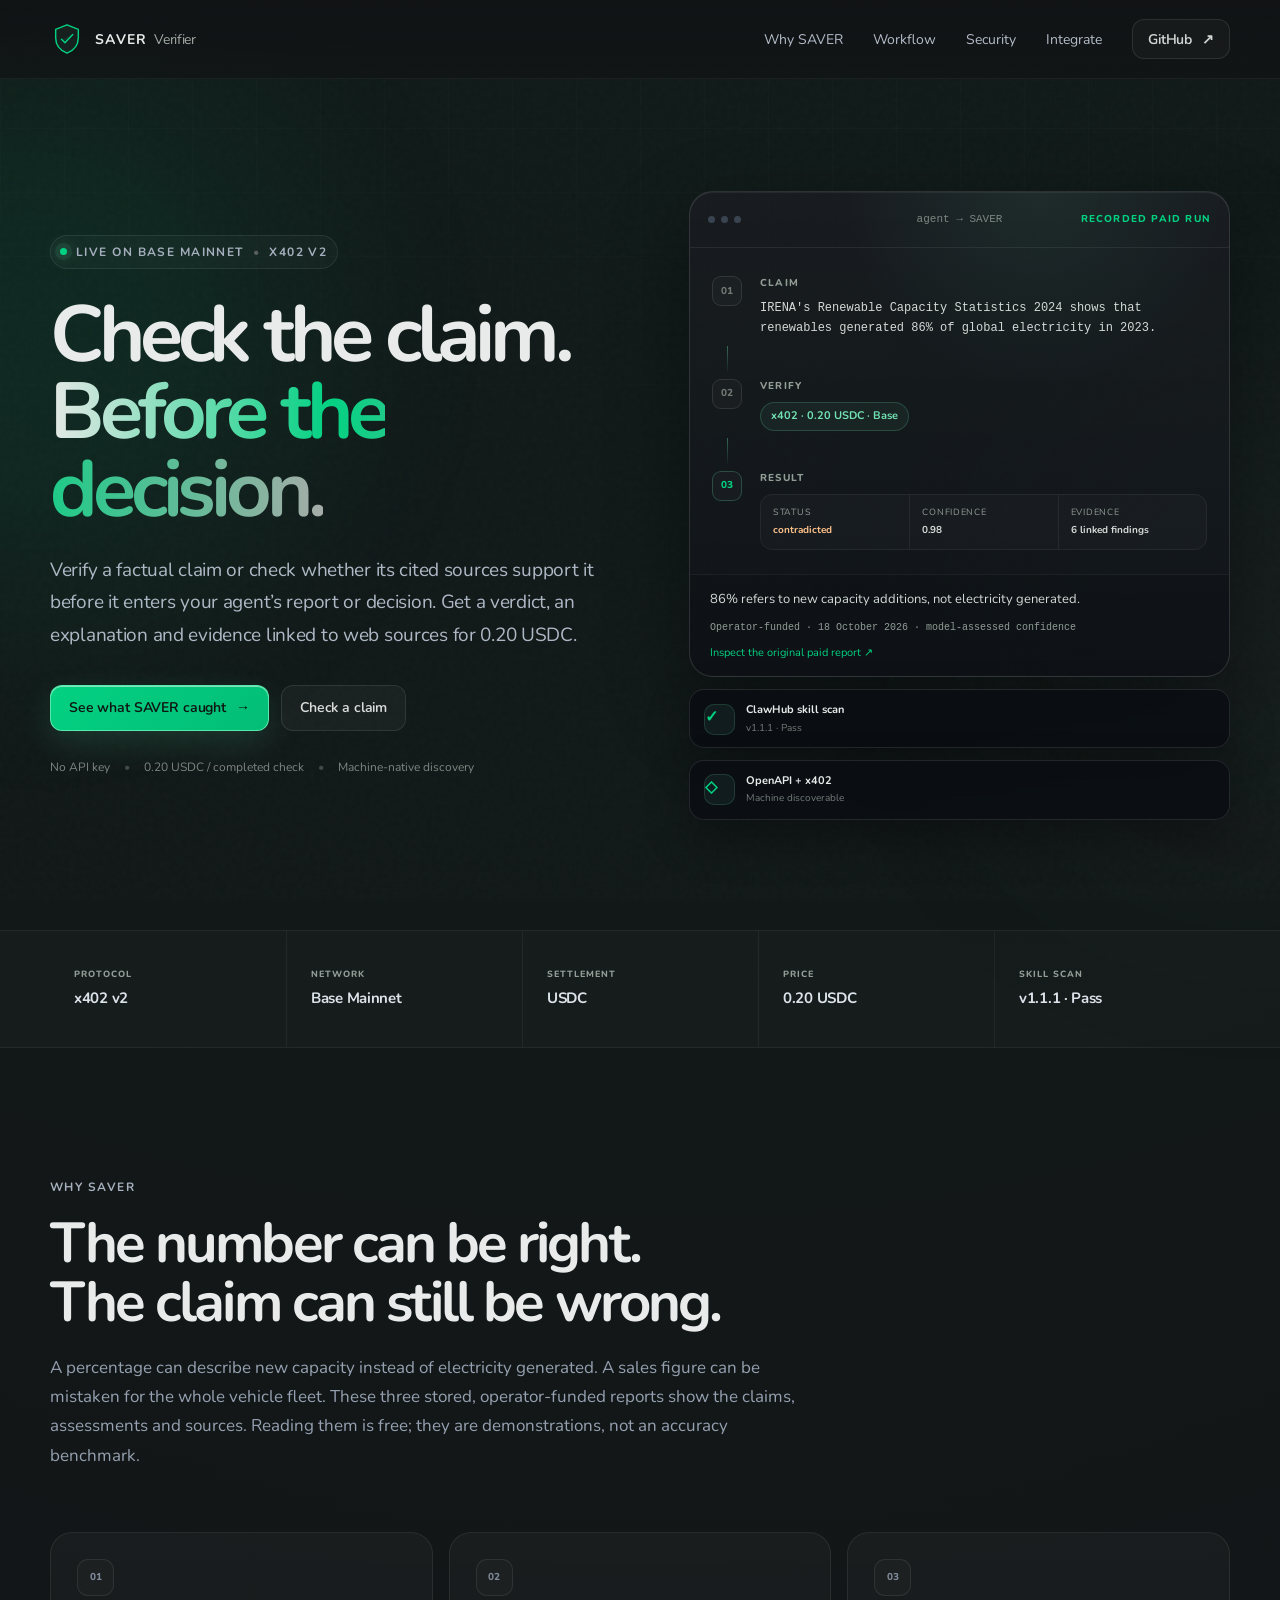
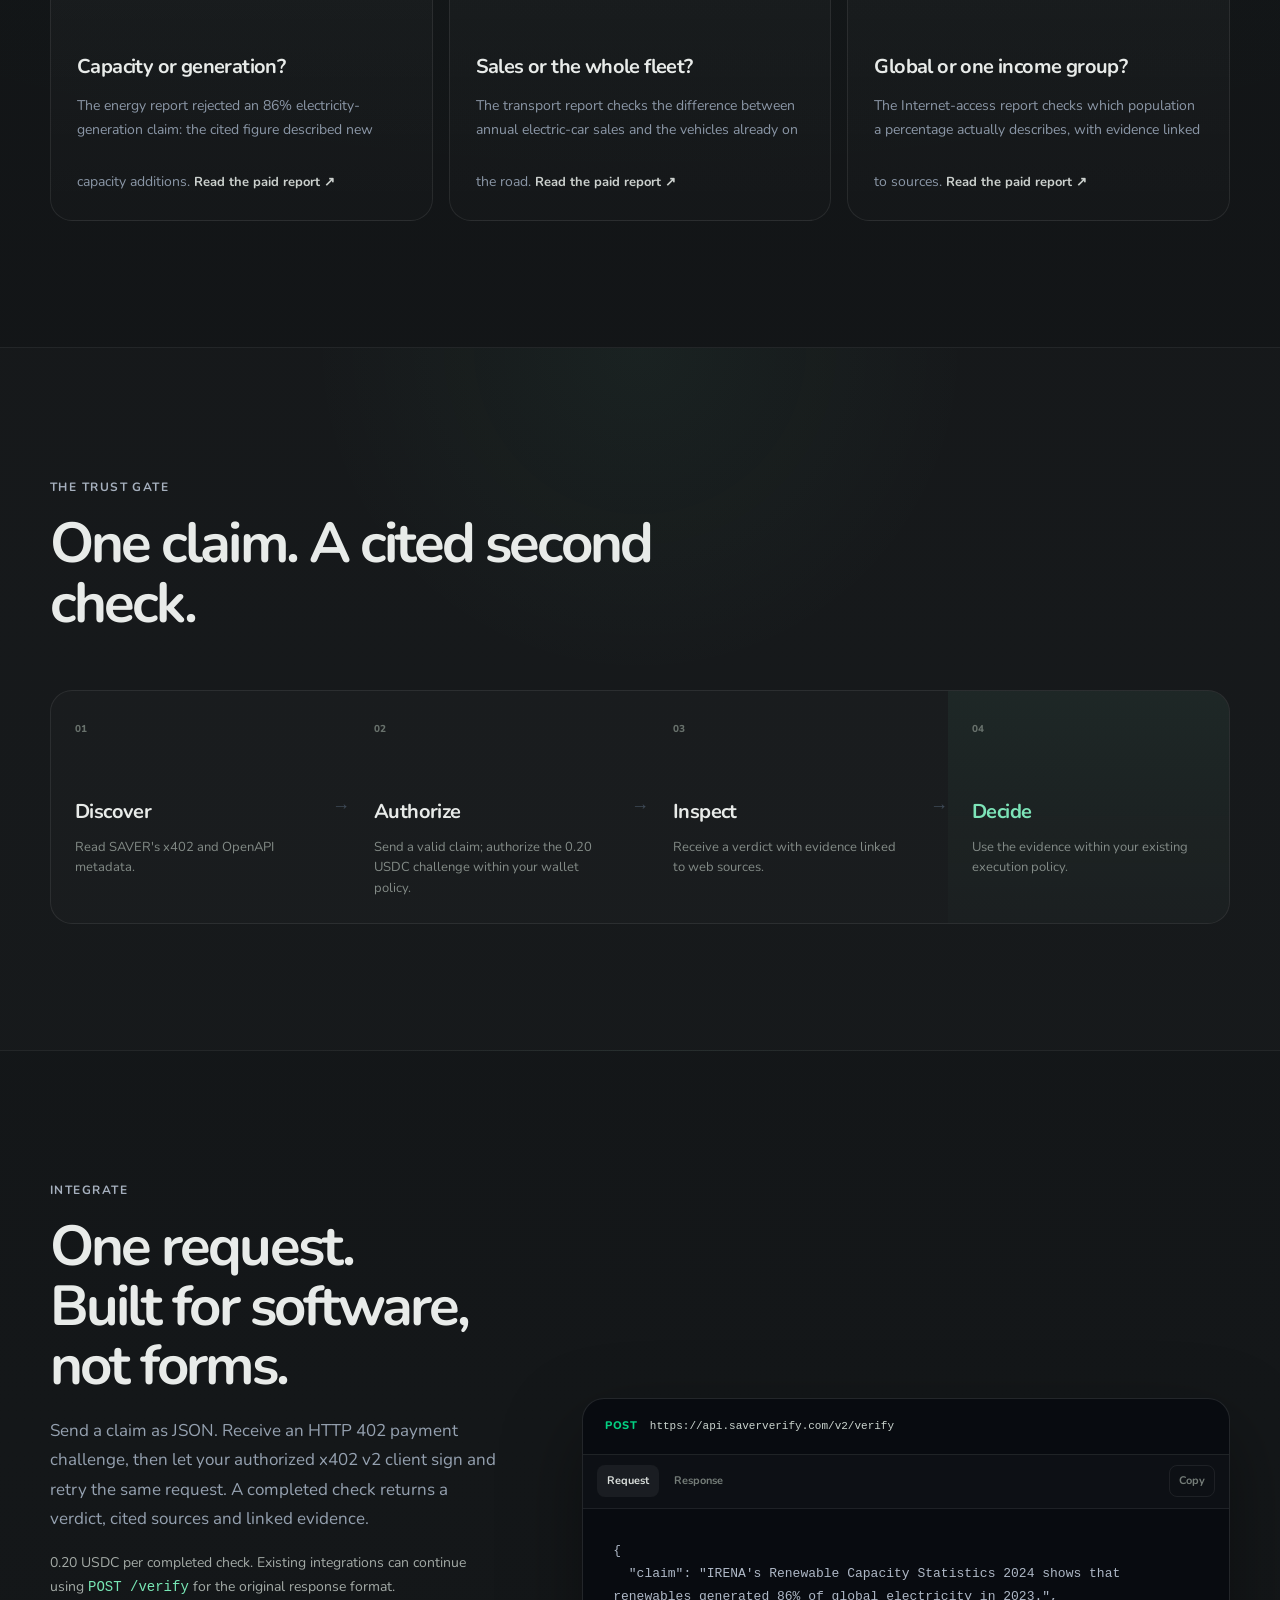
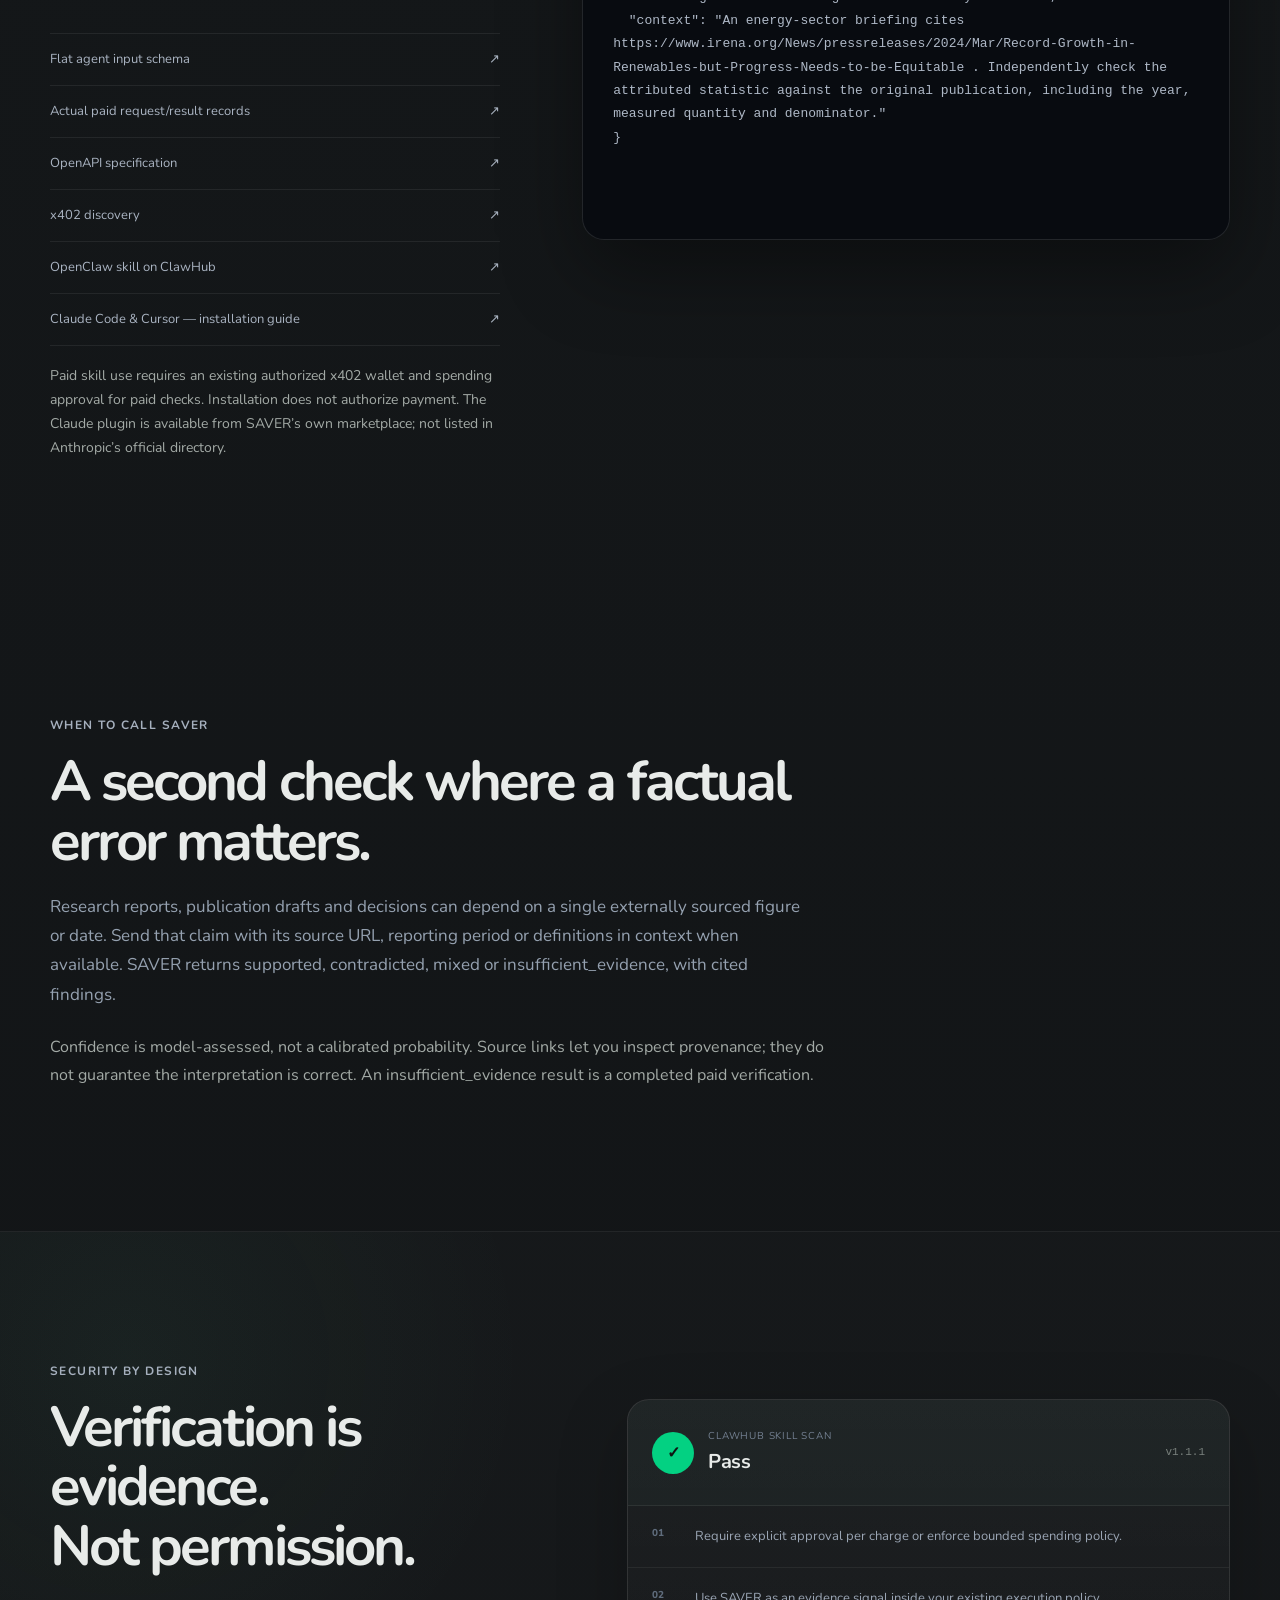
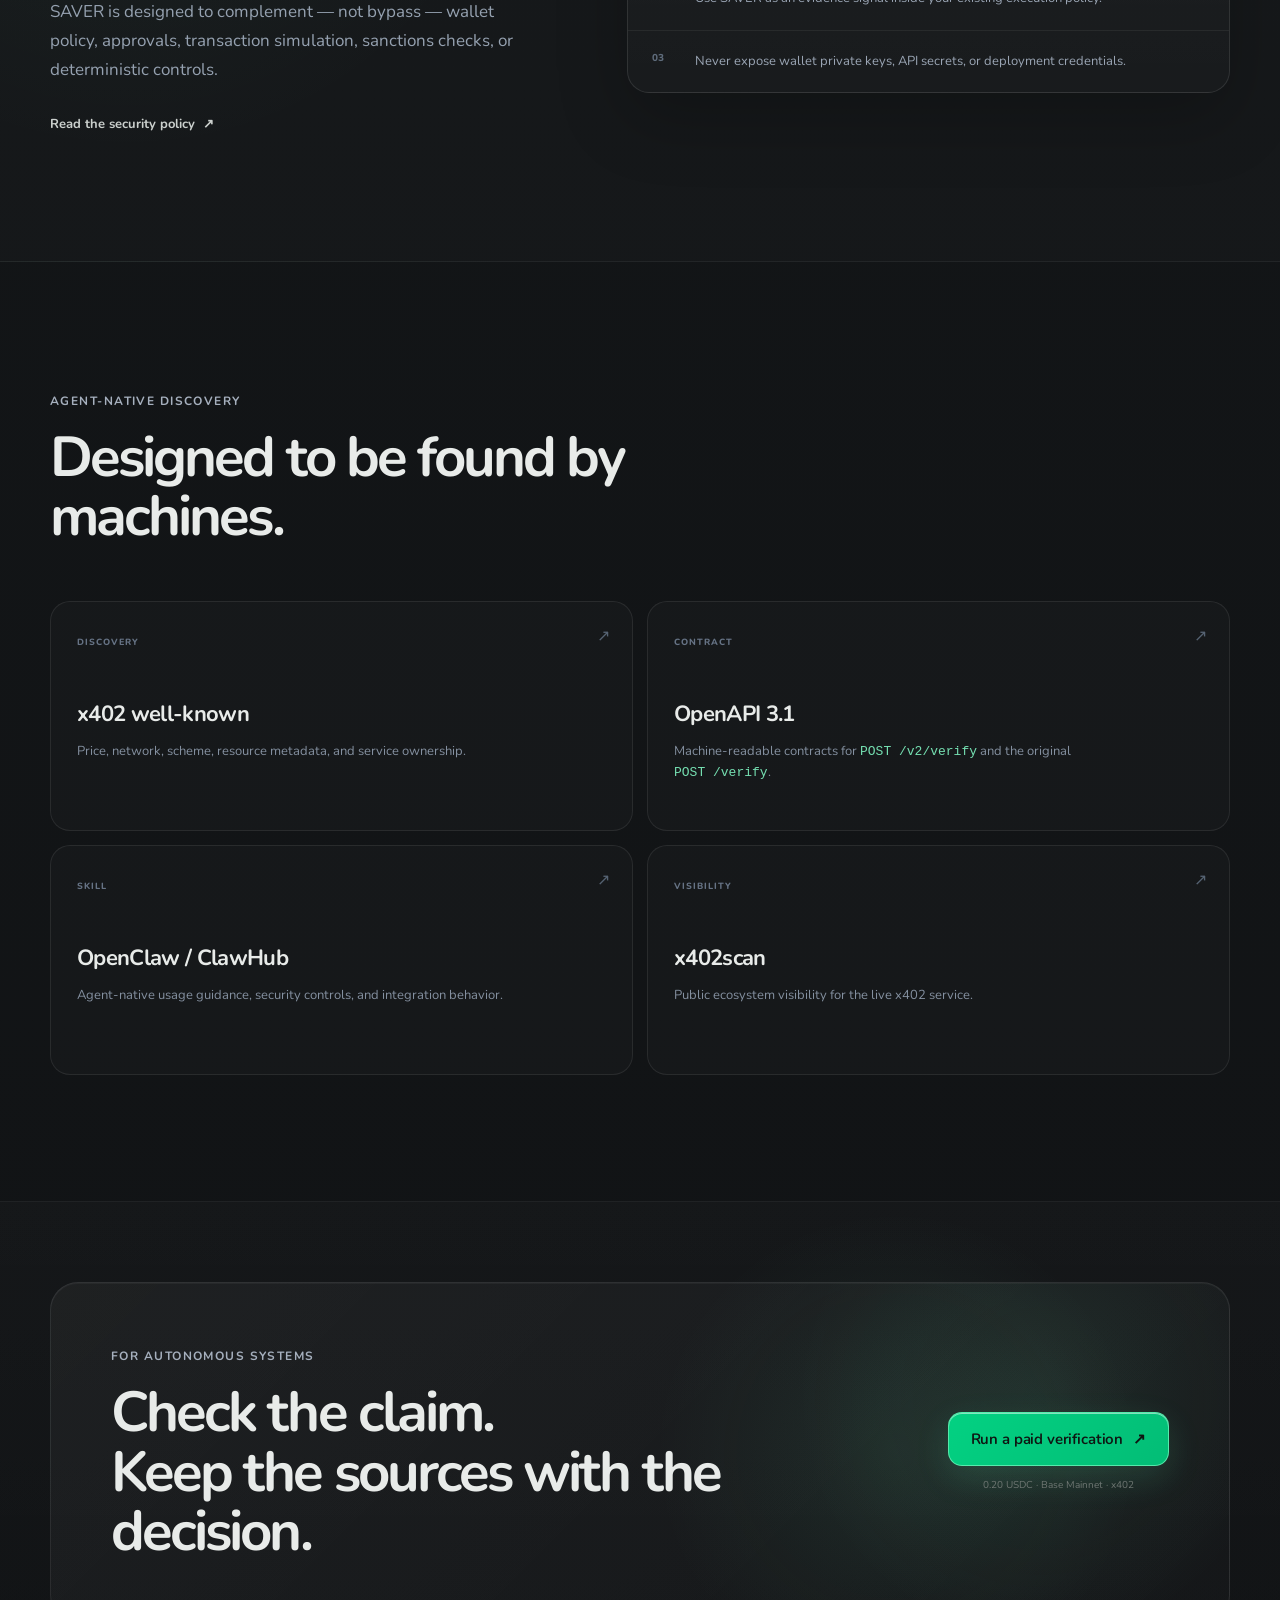
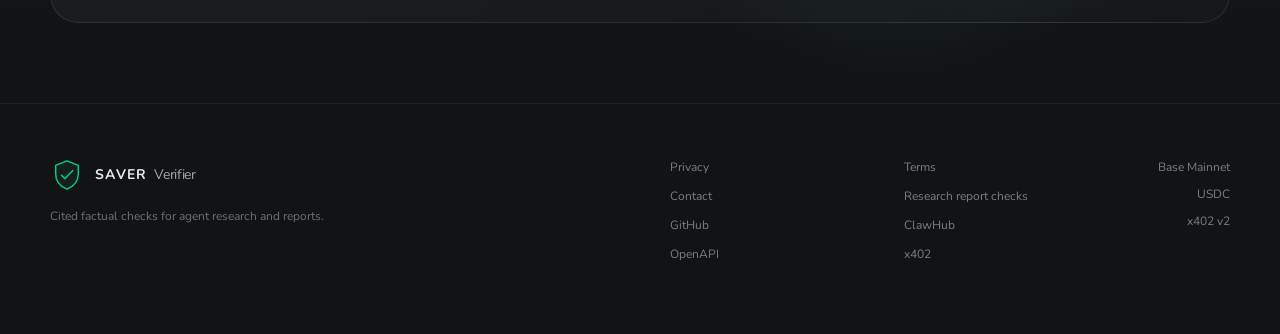
==== commit a0723b10: "Describe disputed-statistic checks in agent discovery" ====
--- a/index.html
+++ b/index.html
@@ -21,7 +21,7 @@
   "name": "SAVER Verifier",
   "url": "https://api.saververify.com/v2/verify",
   "mainEntityOfPage": "https://saververify.com/",
-  "description": "Fact-checking and claim verification API for AI agents. Verify whether a cited source supports a claim; check statistics, dates, units and populations in research reports before publication. Separate web research returns a verdict, linked evidence and sources. Source verification is model-assessed, not guaranteed correct. POST /v2/verify; x402 v2 on Base; 0.20 USDC. No signup or API key.",
+  "description": "Fact-checking and claim verification for research reports. When sources disagree on a statistic, check one claim against web evidence. Compare definitions, dates, denominators and populations to assess whether cited sources support the claim. Model-assessed verdict and linked evidence. POST /v2/verify; x402 v2 on Base; 0.20 USDC per completed check. No signup or API key.",
   "serviceType": "Factual claim verification",
   "documentation": "https://github.com/SAVER-SI/saver-verifier#readme",
   "sameAs": "https://github.com/SAVER-SI/saver-verifier",
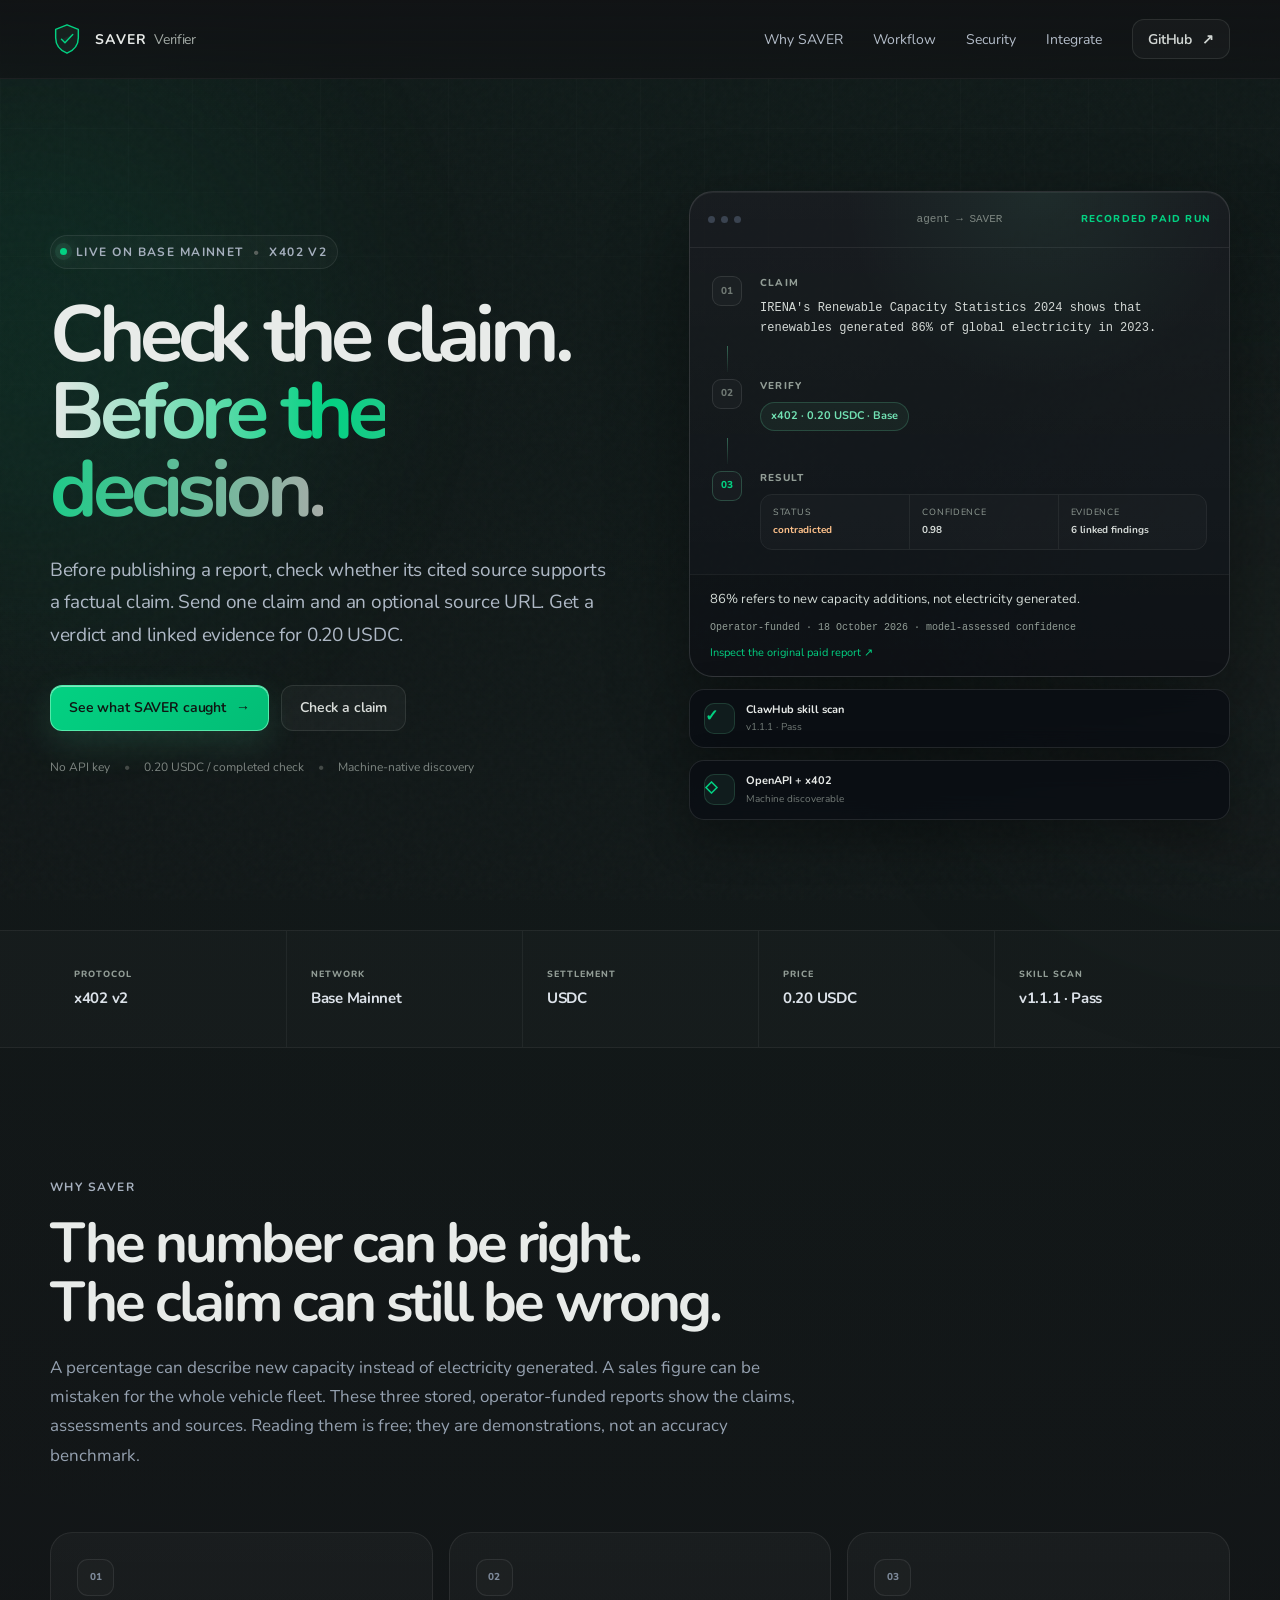
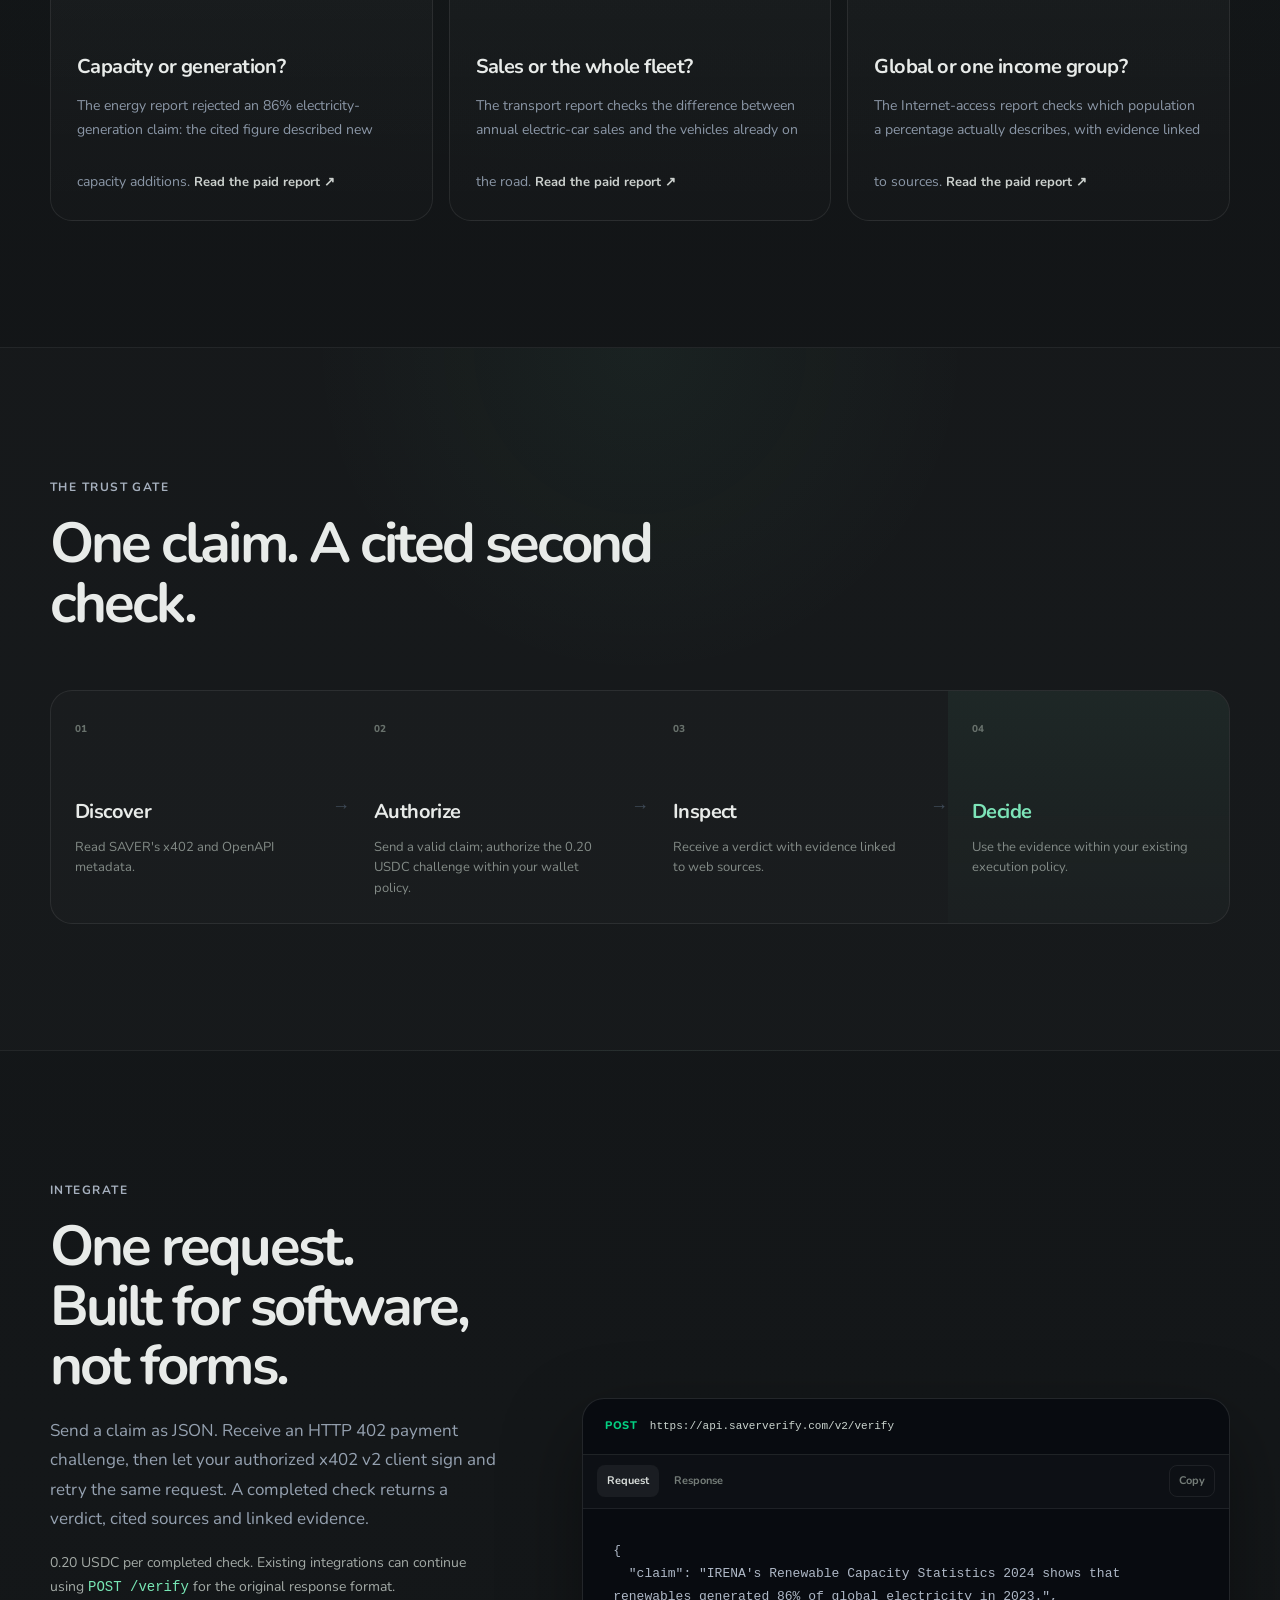
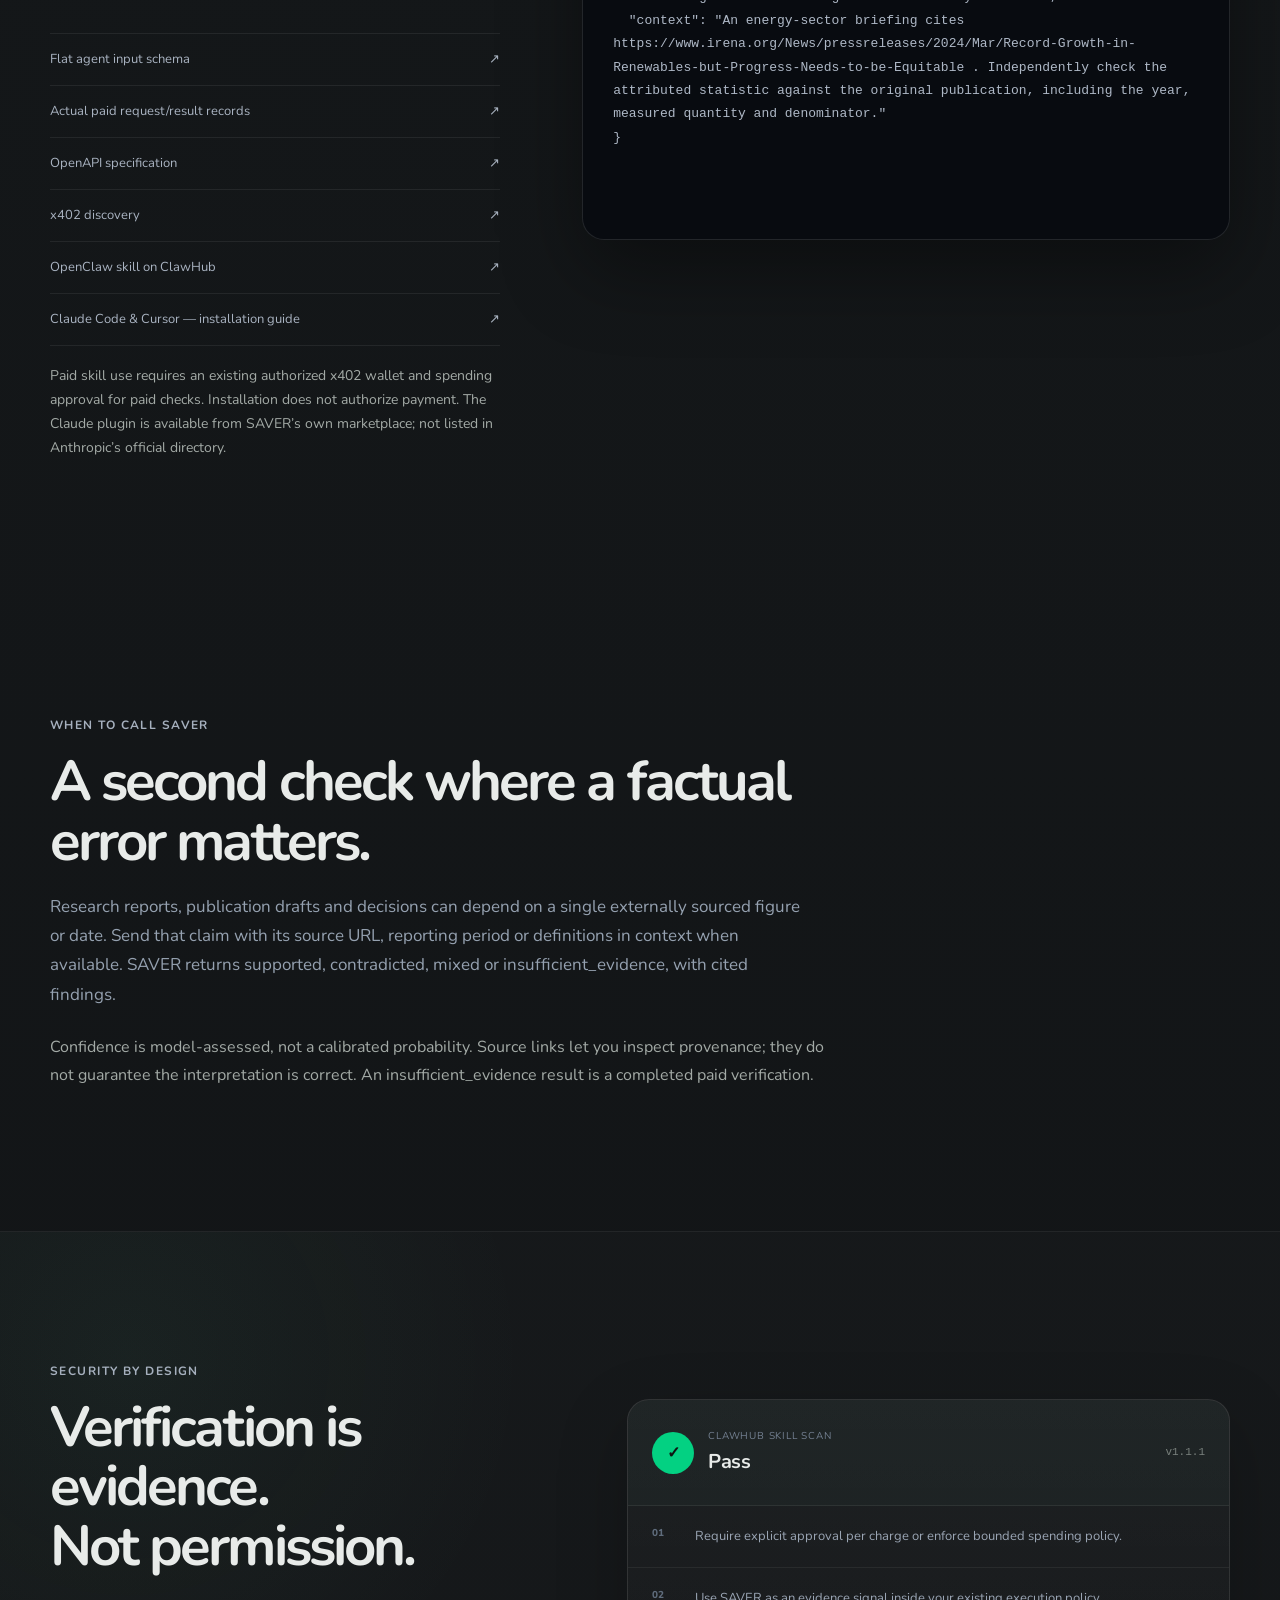
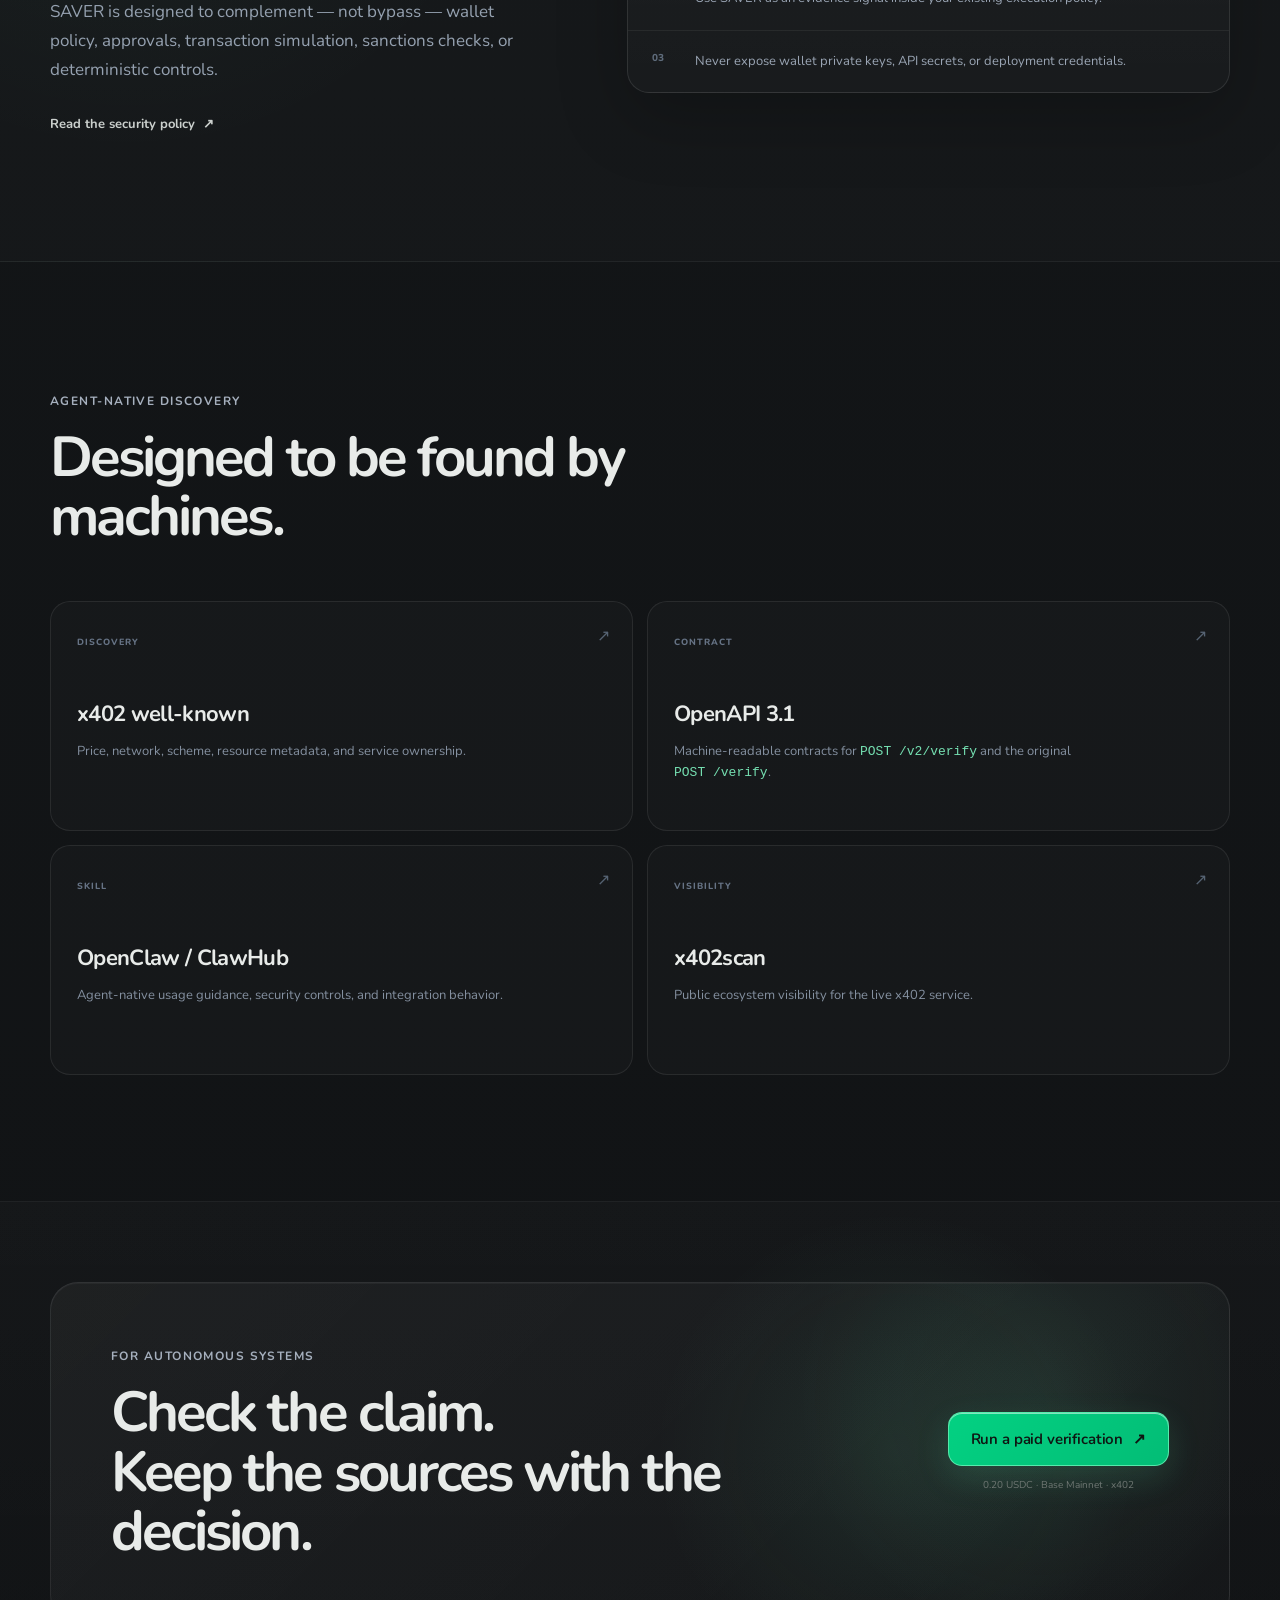
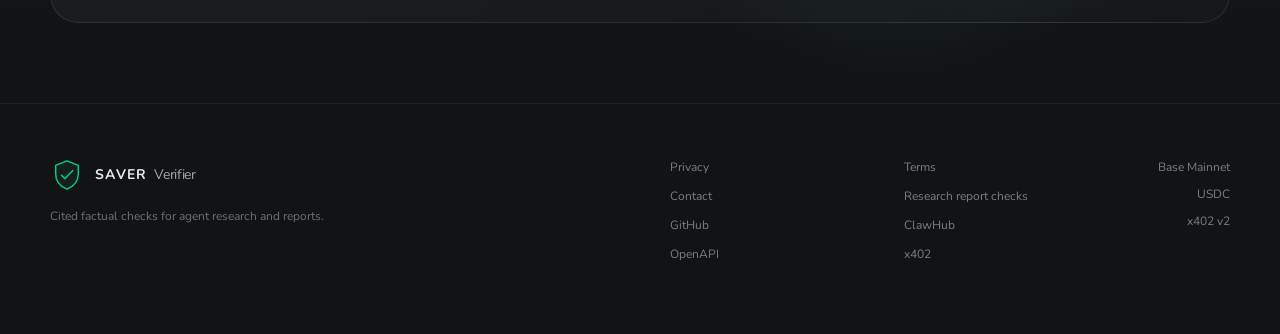
==== commit 369b78ef: "Align claim verification discovery and pre-publication guidance" ====
--- a/index.html
+++ b/index.html
@@ -5,10 +5,10 @@
   <link rel="alternate" type="text/plain" href="https://saververify.com/llms.txt" title="Agent integration guide" />
   <meta charset="utf-8" />
   <meta name="viewport" content="width=device-width, initial-scale=1" />
-  <meta name="description" content="Fact-checking and claim verification API for AI agents. Check statistics, dates and cited-source support with linked web evidence. 0.20 USDC per completed check." />
+  <meta name="description" content="Fact-checking API for research reports and factual claim verification. Before publishing, check a claim against its cited source. Get linked evidence for 0.20 USDC." />
   <meta name="theme-color" content="#111315" />
   <meta property="og:title" content="Fact-checking &amp; claim verification API | SAVER Verifier" />
-  <meta property="og:description" content="Check figures, dates and source attributions with cited web evidence. Read three stored paid reports for free, then verify a claim for 0.20 USDC." />
+  <meta property="og:description" content="Fact-checking API for research reports and factual claim verification. Before publishing, check a claim against its cited source. Get linked evidence for 0.20 USDC." />
   <meta property="og:type" content="website" />
   <meta property="og:url" content="https://saververify.com/" />
   <meta name="twitter:card" content="summary" />
@@ -21,7 +21,7 @@
   "name": "SAVER Verifier",
   "url": "https://api.saververify.com/v2/verify",
   "mainEntityOfPage": "https://saververify.com/",
-  "description": "Fact-checking and claim verification for research reports. When sources disagree on a statistic, check one claim against web evidence. Compare definitions, dates, denominators and populations to assess whether cited sources support the claim. Model-assessed verdict and linked evidence. POST /v2/verify; x402 v2 on Base; 0.20 USDC per completed check. No signup or API key.",
+  "description": "Fact-checking API for research reports and factual claim verification. Before publishing, verify a factual claim against its cited source. Send the claim and optionally a source URL as context. Get a model-assessed verdict, linked evidence, and sources for 0.20 USDC per completed check.",
   "serviceType": "Factual claim verification",
   "documentation": "https://github.com/SAVER-SI/saver-verifier#readme",
   "sameAs": "https://github.com/SAVER-SI/saver-verifier",
@@ -99,9 +99,8 @@
         </h1>
 
         <p class="hero-lede">
-          Verify a factual claim or check whether its cited sources support it before
-          it enters your agent’s report or decision. Get a verdict, an explanation
-          and evidence linked to web sources for 0.20 USDC.
+          Before publishing a report, check whether its cited source supports a factual claim.
+          Send one claim and an optional source URL. Get a verdict and linked evidence for 0.20 USDC.
         </p>
 
         <div class="hero-actions">
